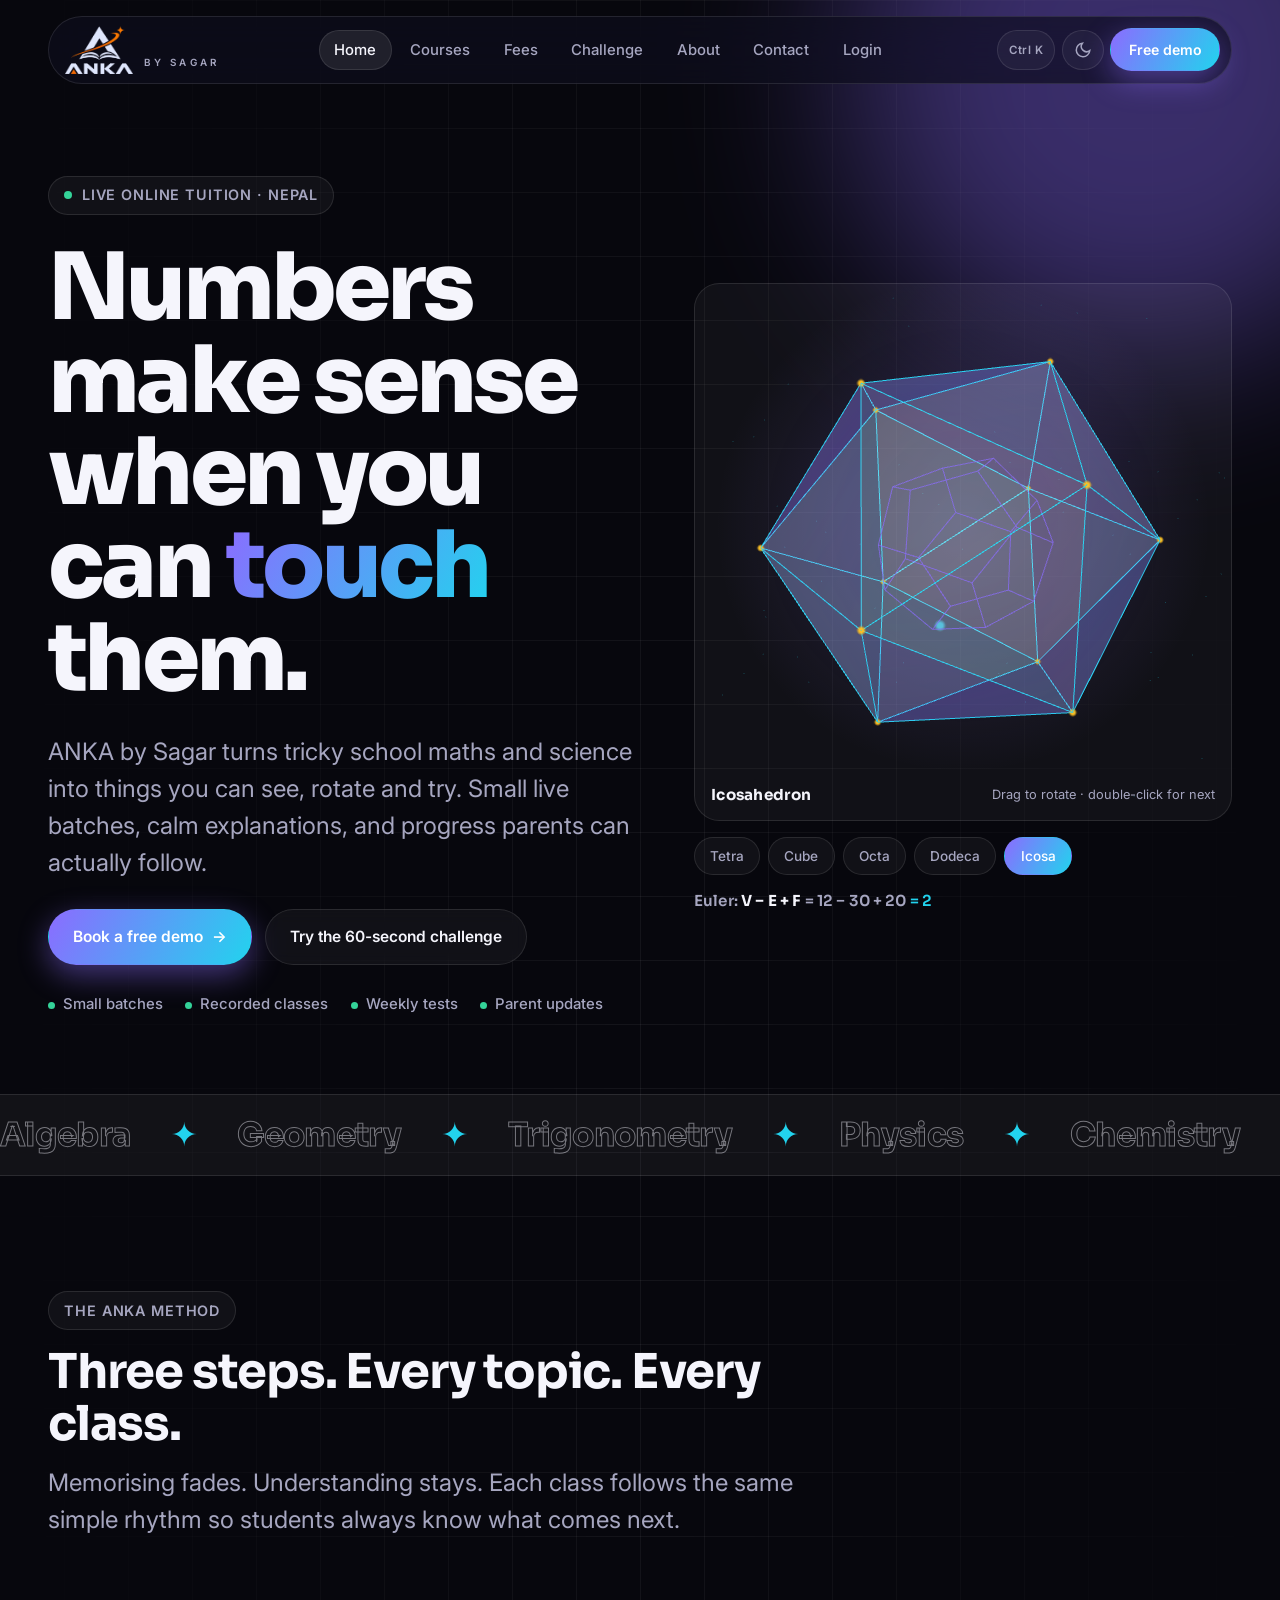
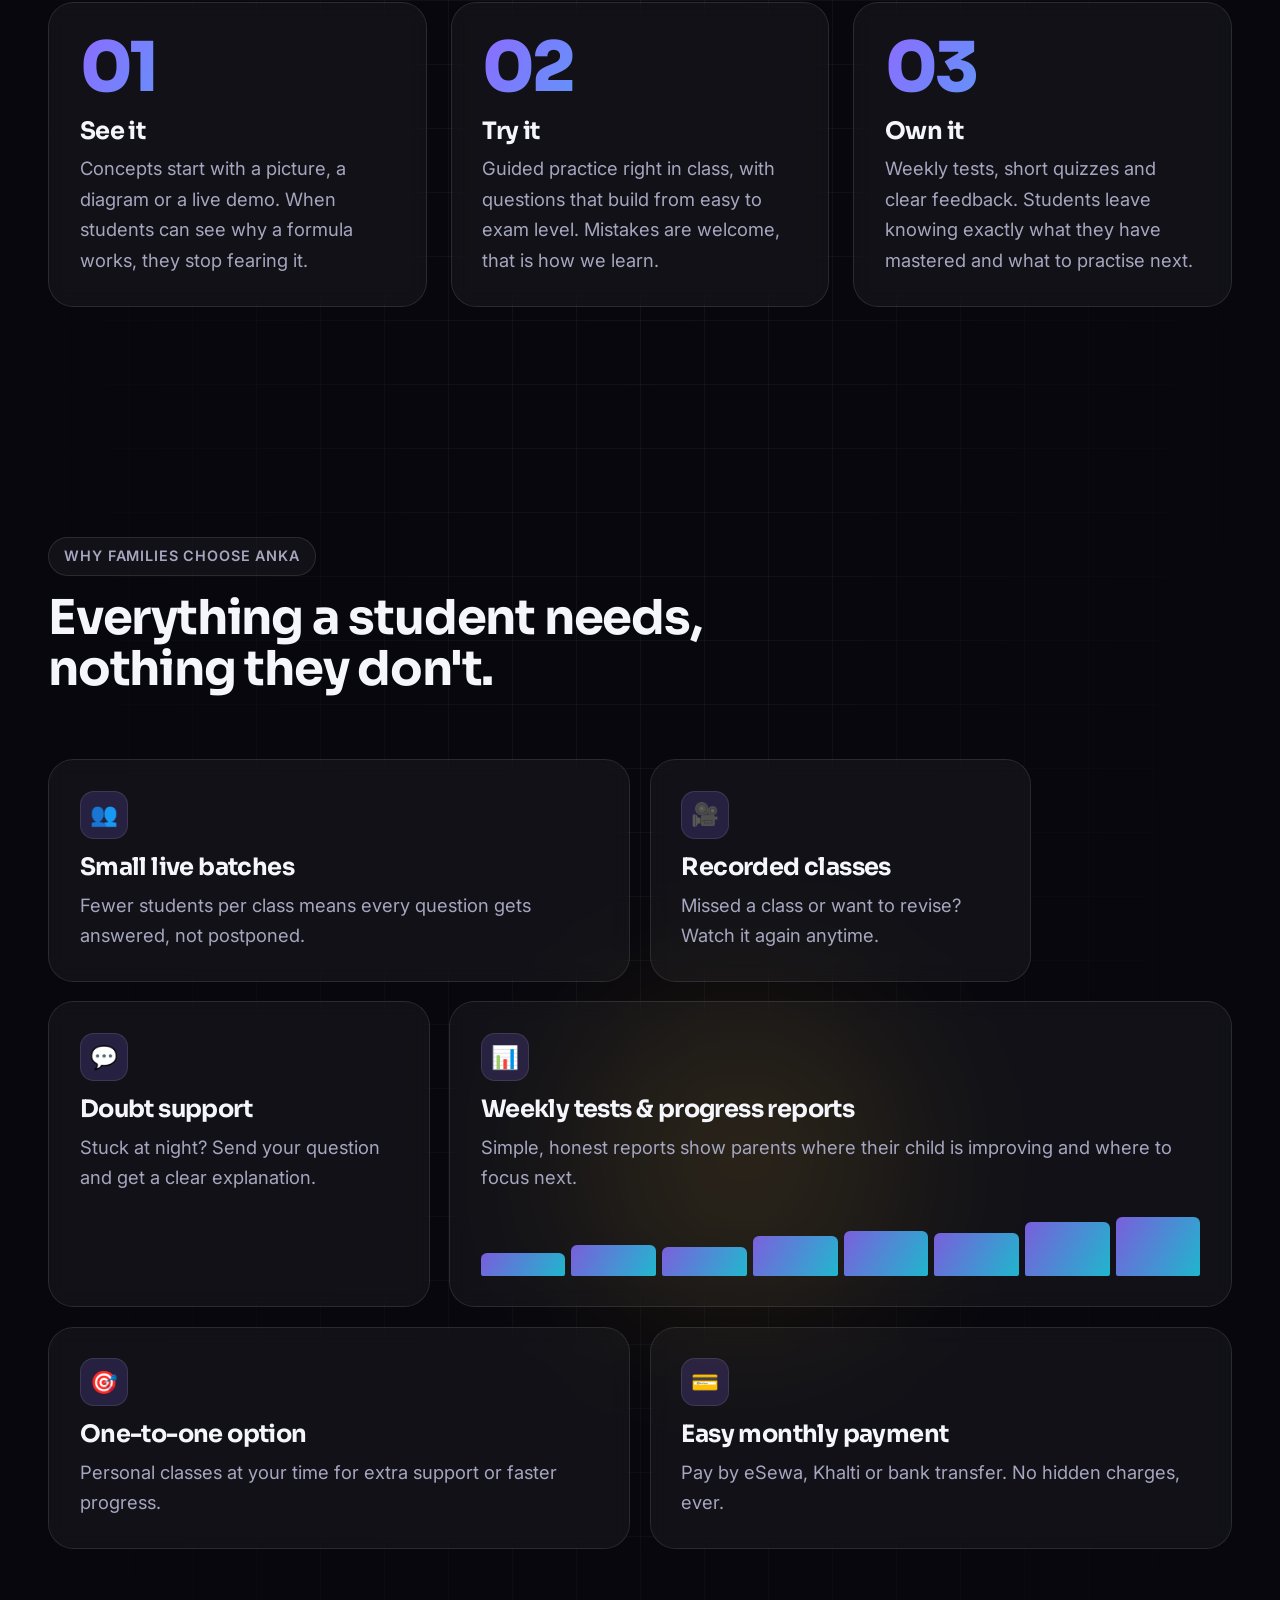
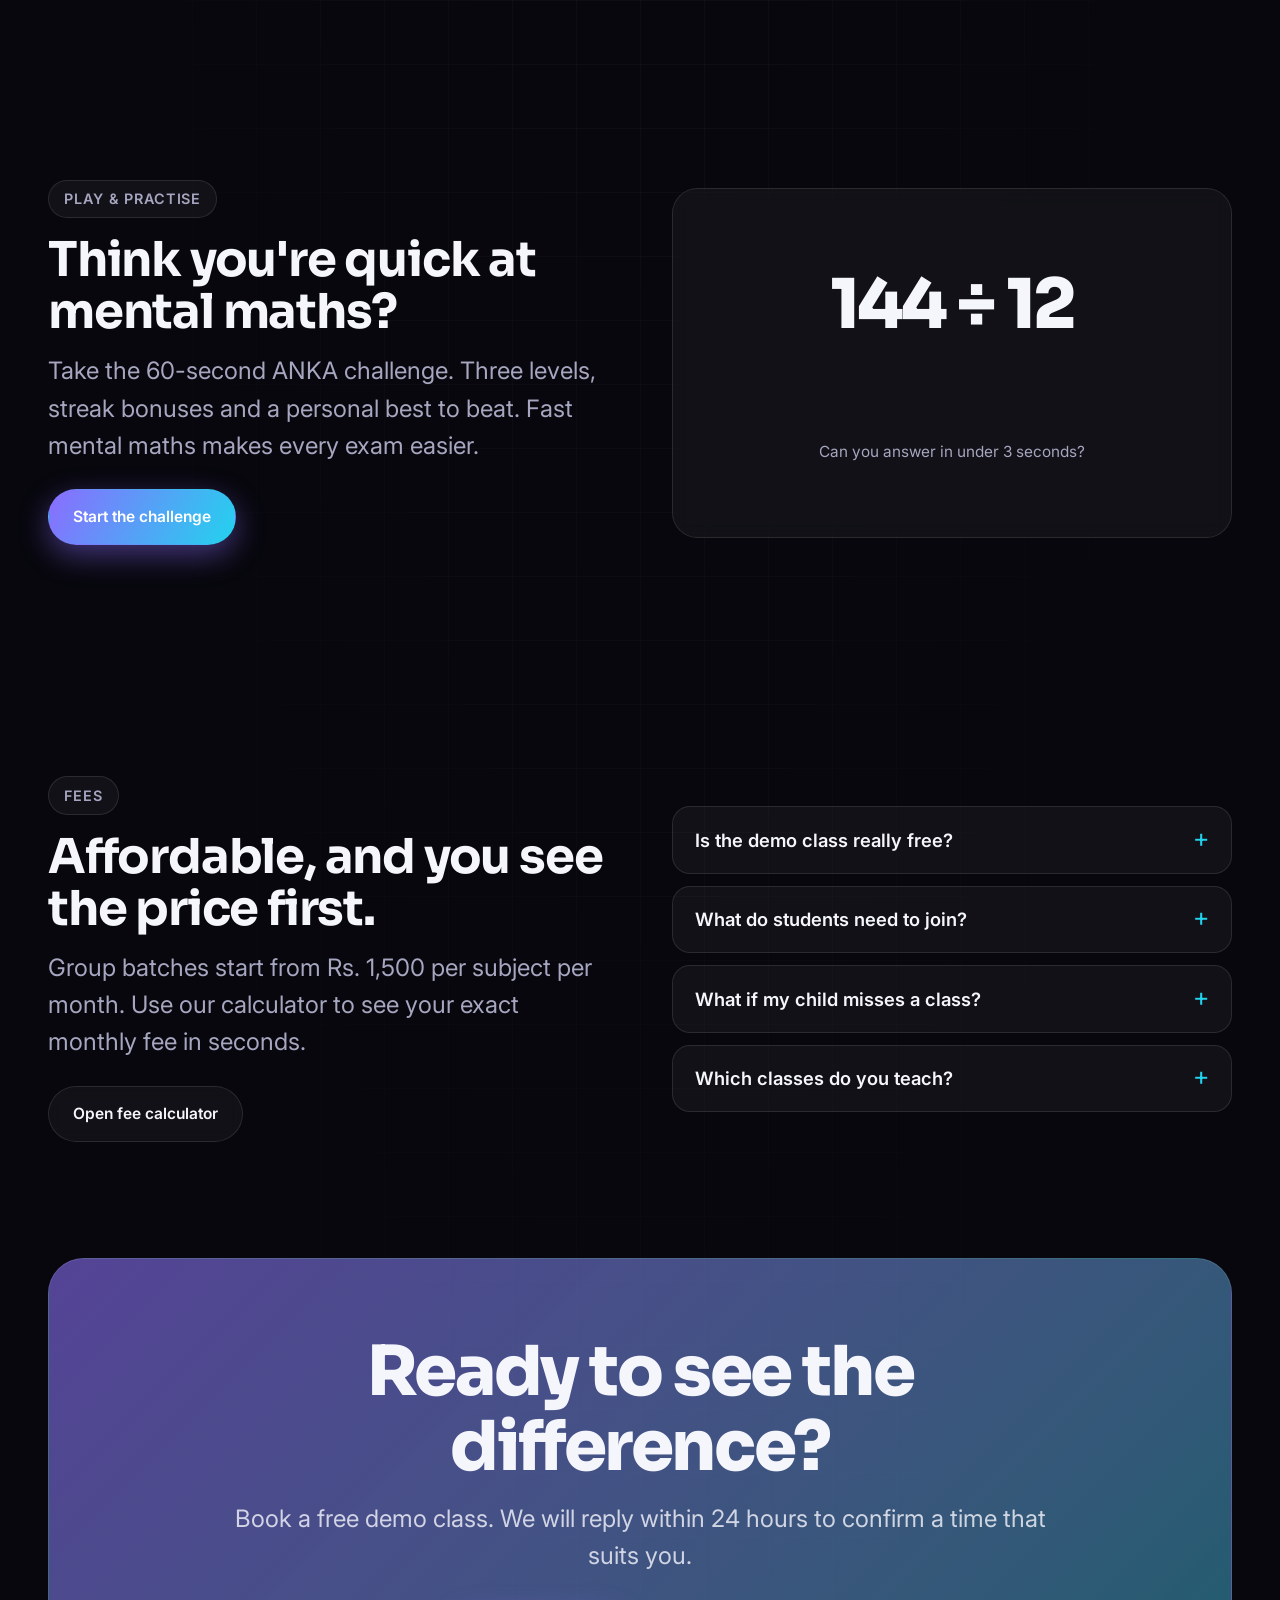
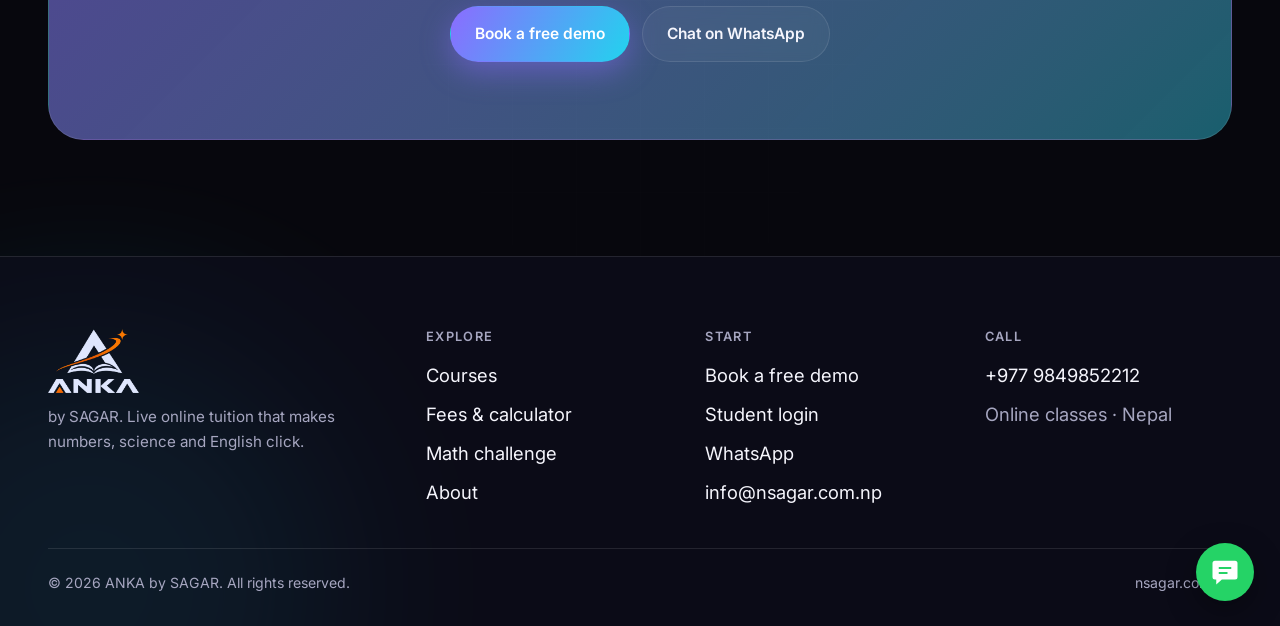
==== index.html @ a01a196f "Add files via upload" ====
<!DOCTYPE html>
<html lang="en" data-theme="dark">
<head>
<meta charset="UTF-8">
<meta name="viewport" content="width=device-width, initial-scale=1, viewport-fit=cover">
<title>ANKA by SAGAR | Live Online Tuition in Nepal — See Maths, Science & English Click</title>
<meta name="description" content="Live online classes for school and +2 students in Nepal. Small batches, visual teaching, weekly tests and parent updates. Book a free demo class.">
<link rel="canonical" href="https://nsagar.com.np/">
<meta property="og:title" content="ANKA by SAGAR | Live Online Tuition in Nepal — See Maths, Science & English Click"><meta property="og:description" content="Live online classes for school and +2 students in Nepal. Small batches, visual teaching, weekly tests and parent updates. Book a free demo class."><meta property="og:type" content="website"><meta property="og:site_name" content="ANKA by SAGAR">
<meta name="theme-color" content="#07070d">
<link rel="icon" href="favicon.ico" sizes="48x48"><link rel="icon" href="img/favicon-32.png" type="image/png" sizes="32x32"><link rel="apple-touch-icon" href="img/apple-touch-icon.png"><meta property="og:image" content="https://nsagar.com.np/img/og-image.png">
<link rel="preconnect" href="https://fonts.googleapis.com"><link rel="preconnect" href="https://fonts.gstatic.com" crossorigin>
<link href="https://fonts.googleapis.com/css2?family=Sora:wght@400;600;700;800&family=Inter:wght@400;500;600&family=Noto+Sans+Devanagari:wght@600&display=swap" rel="stylesheet">
<script>try{var t=localStorage.getItem('anka-theme');if(t)document.documentElement.setAttribute('data-theme',t)}catch(e){}document.documentElement.classList.add('js')</script>
<link rel="stylesheet" href="css/style.css">
<script type="application/ld+json">{"@context":"https://schema.org","@type":"EducationalOrganization","name":"ANKA by SAGAR","logo":"https://nsagar.com.np/img/logo.png","url":"https://nsagar.com.np/","description":"Live online tuition for school and +2 students in Nepal.","areaServed":"NP"}</script>
</head>
<body data-page="home">
<a class="skip" href="#main">Skip to content</a>
<div class="bg-fx" aria-hidden="true"><i></i><i></i><i></i></div>
<div class="progress" aria-hidden="true"></div>
<header class="site-header"><nav class="nav container" aria-label="Main">
<a class="brand" href="index.html" aria-label="ANKA by Sagar, home"><img class="logo logo-dk" src="img/logo-dark.png" alt="ANKA" width="68" height="48"><img class="logo logo-lt" src="img/logo.png" alt="ANKA" width="68" height="48"><small class="brand-by">by SAGAR</small></a>
<ul class="nav-links" id="navLinks"><li><a href="index.html" aria-current="page">Home</a></li><li><a href="courses.html">Courses</a></li><li><a href="fees.html">Fees</a></li><li><a href="challenge.html">Challenge</a></li><li><a href="about.html">About</a></li><li><a href="contact.html">Contact</a></li><li><a href="login.html" data-auth-link>Login</a></li></ul>
<div class="nav-actions">
<button class="icon-btn" id="paletteBtn" type="button" aria-label="Open quick menu"><kbd>Ctrl K</kbd></button>
<button class="icon-btn theme-toggle" type="button" aria-label="Switch light or dark theme" aria-pressed="false">
<svg class="moon" viewBox="0 0 24 24" fill="none" stroke="currentColor" stroke-width="2" stroke-linecap="round"><path d="M21 12.8A9 9 0 1 1 11.2 3a7 7 0 0 0 9.8 9.800z"/></svg>
<svg class="sun" viewBox="0 0 24 24" fill="none" stroke="currentColor" stroke-width="2" stroke-linecap="round"><circle cx="12" cy="12" r="4"/><path d="M12 2v2M12 20v2M4.900 4.900l1.400 1.400M17.700 17.700l1.400 1.400M2 12h2M20 12h2M4.900 19.100l1.400-1.400M17.700 6.300l1.400-1.400"/></svg>
</button>
<a class="btn btn-primary btn-sm nav-cta" href="contact.html">Free demo</a>
<button class="icon-btn menu-btn" id="menuBtn" type="button" aria-label="Menu" aria-expanded="false" aria-controls="navLinks"><span></span><span></span></button>
</div></nav></header>
<main id="main">
<section class="hero">
  <div class="container hero-grid">
    <div class="hero-copy">
      <p class="eyebrow" data-reveal><span class="dot"></span> Live online tuition · Nepal</p>
      <h1 class="display" data-reveal>Numbers make sense when you can <span class="rotor" id="rotor">see</span> them.</h1>
      <p class="lead" data-reveal>ANKA by Sagar turns tricky school maths and science into things you can see, rotate and try. Small live batches, calm explanations, and progress parents can actually follow.</p>
      <div class="cta-row" data-reveal>
        <a class="btn btn-primary" data-magnetic href="contact.html">Book a free demo <span aria-hidden="true">→</span></a>
        <a class="btn btn-ghost" data-magnetic href="challenge.html">Try the 60-second challenge</a>
      </div>
      <ul class="mini-trust" data-reveal><li>Small batches</li><li>Recorded classes</li><li>Weekly tests</li><li>Parent updates</li></ul>
    </div>
    <div class="scene-col" data-reveal>
      <div class="scene-wrap">
        <canvas id="scene" tabindex="0" role="img" aria-label="Interactive 3D geometric solid. Drag to rotate. Use the left and right arrow keys to change shape."></canvas>
        <div class="scene-fallback" aria-hidden="true"><svg viewBox="0 0 100 100" fill="none" stroke="#8b6cff" stroke-width="1.5"><path d="M50 6 90 28v44L50 94 10 72V28z"/><path d="M50 6v88M10 28l80 44M90 28 10 72" opacity=".5"/></svg></div>
        <div class="scene-hud"><b id="shape-name">Icosahedron</b><span class="hint">Drag to rotate · double-click for next</span></div>
      </div>
      <div class="chips" id="shape-ui" role="group" aria-label="Choose a solid"></div>
      <p class="euler" id="euler"></p>
    </div>
  </div>
</section>

<div class="marquee" aria-hidden="true"><div class="marquee-track">
  <span>Algebra</span><span>Geometry</span><span>Trigonometry</span><span>Physics</span><span>Chemistry</span><span>Biology</span><span>English</span><span>Computer</span><span>Statistics</span><span>Optional Maths</span>
  <span>Algebra</span><span>Geometry</span><span>Trigonometry</span><span>Physics</span><span>Chemistry</span><span>Biology</span><span>English</span><span>Computer</span><span>Statistics</span><span>Optional Maths</span>
</div></div>

<section>
  <div class="container">
    <div class="section-head" data-reveal>
      <span class="eyebrow">The ANKA method</span>
      <h2 class="h2">Three steps. Every topic. Every class.</h2>
      <p class="lead">Memorising fades. Understanding stays. Each class follows the same simple rhythm so students always know what comes next.</p>
    </div>
    <div class="grid-3">
      <article class="card" data-reveal><div class="step-no">01</div><h3 class="h3">See it</h3><p>Concepts start with a picture, a diagram or a live demo. When students can see why a formula works, they stop fearing it.</p></article>
      <article class="card" data-reveal><div class="step-no">02</div><h3 class="h3">Try it</h3><p>Guided practice right in class, with questions that build from easy to exam level. Mistakes are welcome, that is how we learn.</p></article>
      <article class="card" data-reveal><div class="step-no">03</div><h3 class="h3">Own it</h3><p>Weekly tests, short quizzes and clear feedback. Students leave knowing exactly what they have mastered and what to practise next.</p></article>
    </div>
  </div>
</section>

<section>
  <div class="container">
    <div class="section-head" data-reveal>
      <span class="eyebrow">Why families choose ANKA</span>
      <h2 class="h2">Everything a student needs, nothing they don't.</h2>
    </div>
    <div class="bento">
      <article class="card w3" data-reveal><div class="ico">👥</div><h3 class="h3">Small live batches</h3><p>Fewer students per class means every question gets answered, not postponed.</p></article>
      <article class="card" data-reveal><div class="ico">🎥</div><h3 class="h3">Recorded classes</h3><p>Missed a class or want to revise? Watch it again anytime.</p></article>
      <article class="card" data-reveal><div class="ico">💬</div><h3 class="h3">Doubt support</h3><p>Stuck at night? Send your question and get a clear explanation.</p></article>
      <article class="card w4" data-reveal><div class="ico">📊</div><h3 class="h3">Weekly tests &amp; progress reports</h3><p>Simple, honest reports show parents where their child is improving and where to focus next.</p><div class="bars" aria-hidden="true"><i style="--h:35%"></i><i style="--h:48%"></i><i style="--h:44%"></i><i style="--h:62%"></i><i style="--h:70%"></i><i style="--h:66%"></i><i style="--h:84%"></i><i style="--h:92%"></i></div></article>
      <article class="card w3" data-reveal><div class="ico">🎯</div><h3 class="h3">One-to-one option</h3><p>Personal classes at your time for extra support or faster progress.</p></article>
      <article class="card w3" data-reveal><div class="ico">💳</div><h3 class="h3">Easy monthly payment</h3><p>Pay by eSewa, Khalti or bank transfer. No hidden charges, ever.</p></article>
    </div>
  </div>
</section>

<section>
  <div class="container split">
    <div data-reveal>
      <span class="eyebrow">Play &amp; practise</span>
      <h2 class="h2" style="margin:1rem 0 .9rem">Think you're quick at mental maths?</h2>
      <p class="lead">Take the 60-second ANKA challenge. Three levels, streak bonuses and a personal best to beat. Fast mental maths makes every exam easier.</p>
      <div class="cta-row" style="margin-top:1.6rem"><a class="btn btn-primary" data-magnetic href="challenge.html">Start the challenge</a></div>
    </div>
    <div class="card eq-card" data-reveal aria-hidden="true"><div class="q" id="eqDemo">7 × 8</div><small>Can you answer in under 3 seconds?</small></div>
  </div>
</section>

<section>
  <div class="container split">
    <div data-reveal>
      <span class="eyebrow">Fees</span>
      <h2 class="h2" style="margin:1rem 0 .9rem">Affordable, and you see the price first.</h2>
      <p class="lead">Group batches start from Rs. <span data-price-from>1,500</span> per subject per month. Use our calculator to see your exact monthly fee in seconds.</p>
      <div class="cta-row" style="margin-top:1.6rem"><a class="btn btn-ghost" data-magnetic href="fees.html">Open fee calculator</a></div>
    </div>
    <div class="faq" data-reveal>
      <details><summary>Is the demo class really free?</summary><p>Yes. Attend one live demo class, no payment and no pressure, then decide.</p></details>
      <details><summary>What do students need to join?</summary><p>A phone, tablet or laptop with internet. Classes run live on Zoom or Google Meet.</p></details>
      <details><summary>What if my child misses a class?</summary><p>Every class is recorded and shared, so nothing is lost.</p></details>
      <details><summary>Which classes do you teach?</summary><p>School classes 6 to 10 and +2 level. See the Courses page for subjects.</p></details>
    </div>
  </div>
</section>

<section style="padding-top:0">
  <div class="container">
    <div class="cta-band" data-reveal>
      <h2 class="h1" style="max-width:16ch;margin-inline:auto">Ready to see the difference?</h2>
      <p class="lead">Book a free demo class. We will reply within 24 hours to confirm a time that suits you.</p>
      <div class="cta-row"><a class="btn btn-primary" data-magnetic href="contact.html">Book a free demo</a><a class="btn btn-ghost" data-wa href="https://wa.me/9779800000000">Chat on WhatsApp</a></div>
    </div>
  </div>
</section>

</main>
<footer class="site-footer"><div class="container">
<div class="foot-grid">
<div class="foot-brand"><img class="logo logo-dk" src="img/logo-dark.png" alt="ANKA" width="91" height="64"><img class="logo logo-lt" src="img/logo.png" alt="ANKA" width="91" height="64"><p>by SAGAR. Live online tuition that makes numbers, science and English click.</p></div>
<div><h4>Explore</h4><ul><li><a href="courses.html">Courses</a></li><li><a href="fees.html">Fees &amp; calculator</a></li><li><a href="challenge.html">Math challenge</a></li><li><a href="about.html">About</a></li></ul></div>
<div><h4>Start</h4><ul><li><a href="contact.html">Book a free demo</a></li><li><a href="login.html" data-auth-footer>Student login</a></li><li><a data-wa href="https://wa.me/9779800000000">WhatsApp</a></li><li><a data-email href="mailto:info@nsagar.com.np">info@nsagar.com.np</a></li></ul></div>
<div><h4>Call</h4><ul><li><a data-phone href="tel:+9779800000000">+977 98XXXXXXXX</a></li><li class="muted">Online classes · Nepal</li></ul></div>
</div>
<div class="foot-bottom"><span>© <span data-year>2026</span> ANKA by SAGAR. All rights reserved.</span><span>nsagar.com.np</span></div>
</div></footer>
<a class="wa-float" data-wa href="https://wa.me/9779800000000" aria-label="Chat on WhatsApp"><svg viewBox="0 0 24 24" aria-hidden="true"><path d="M4 3h16a2 2 0 0 1 2 2v11a2 2 0 0 1-2 2H9.5L5 22v-4H4a2 2 0 0 1-2-2V5a2 2 0 0 1 2-2zm3 5v1.500h10V8zm0 4v1.500h7V12z"/></svg></a>
<script src="js/config.js"></script>
<script src="js/three.min.js" defer></script>
<script src="js/scene.js" defer></script>
<script src="js/main.js"></script>
<script src="js/auth.js"></script>
</body>
</html>
---- css/style.css ----
/* ANKA by SAGAR — design system. Fluid type + fluid spacing, dark/light themes. */
:root{
  --bg:#07070d;--bg-2:#0e0e1c;--surface:rgba(255,255,255,.045);--surface-2:rgba(255,255,255,.085);
  --line:rgba(255,255,255,.1);--ink:#f5f5fc;--muted:#a6a6c0;
  --c1:#8b6cff;--c2:#22d3ee;--c3:#fbbf24;--ok:#34d399;--bad:#fb7185;
  --grad:linear-gradient(120deg,var(--c1),var(--c2));
  --gutter:clamp(1rem,4vw,3rem);--maxw:1240px;
  --radius:clamp(16px,1.2vw + 10px,28px);
  --shadow:0 20px 60px rgba(0,0,0,.35);
  --step--1:clamp(.78rem,.74rem + .2vw,.9rem);
  --step-0:clamp(1rem,.95rem + .25vw,1.15rem);
  --step-1:clamp(1.2rem,1.1rem + .5vw,1.5rem);
  --step-2:clamp(1.45rem,1.25rem + 1vw,2.1rem);
  --step-3:clamp(1.8rem,1.4rem + 2vw,3.1rem);
  --step-4:clamp(2.2rem,1.5rem + 3.5vw,4.6rem);
  --step-5:clamp(2.6rem,1.2rem + 7vw,7.2rem);
  --section:clamp(4.5rem,9vw,9rem);
  color-scheme:dark;
}
[data-theme="light"]{
  --bg:#f6f6fc;--bg-2:#ffffff;--surface:rgba(255,255,255,.72);--surface-2:#ffffff;
  --line:rgba(16,16,42,.11);--ink:#10102a;--muted:#5a5a78;
  --c1:#5b3df5;--c2:#0891b2;--c3:#d97706;--ok:#059669;--bad:#e11d48;
  --shadow:0 20px 50px rgba(40,40,120,.14);
  color-scheme:light;
}
*,*::before,*::after{box-sizing:border-box;margin:0;padding:0}
html{scroll-behavior:smooth;-webkit-text-size-adjust:100%}
body{font-family:Inter,system-ui,-apple-system,"Segoe UI",sans-serif;font-size:var(--step-0);line-height:1.65;color:var(--ink);background:var(--bg);overflow-x:hidden;-webkit-font-smoothing:antialiased;animation:pageIn .6s both}
body.leaving{opacity:0;transition:opacity .22s}
@keyframes pageIn{from{opacity:0;transform:translateY(10px)}to{opacity:1;transform:none}}
img,svg,canvas{display:block;max-width:100%}
a{color:inherit;text-decoration:none}
ul{list-style:none}
button,input,select,textarea{font:inherit;color:inherit}
button{cursor:pointer;background:none;border:0}
:focus-visible{outline:2px solid var(--c2);outline-offset:3px;border-radius:8px}
::selection{background:var(--c1);color:#fff}
h1,h2,h3,h4{font-family:Sora,Inter,sans-serif;line-height:1.08;letter-spacing:-.025em;font-weight:700}
.container{width:min(var(--maxw),100% - 2*var(--gutter));margin-inline:auto}
.narrow{width:min(860px,100% - 2*var(--gutter));margin-inline:auto}
section{padding-block:var(--section);position:relative}
.skip{position:absolute;left:-999px;top:8px;background:var(--c1);color:#fff;padding:10px 16px;border-radius:10px;z-index:200}
.skip:focus{left:8px}

/* ambient background */
.bg-fx{position:fixed;inset:0;z-index:-1;pointer-events:none;overflow:hidden;background:var(--bg)}
.bg-fx i{position:absolute;border-radius:50%;filter:blur(90px);opacity:.38;animation:float 22s ease-in-out infinite alternate}
.bg-fx i:nth-child(1){width:46vmax;height:46vmax;background:var(--c1);top:-18vmax;right:-12vmax}
.bg-fx i:nth-child(2){width:38vmax;height:38vmax;background:var(--c2);bottom:-16vmax;left:-12vmax;animation-delay:-8s;opacity:.26}
.bg-fx i:nth-child(3){width:24vmax;height:24vmax;background:var(--c3);top:48%;left:46%;animation-delay:-14s;opacity:.12}
[data-theme="light"] .bg-fx i{opacity:.22}
.bg-fx::after{content:"";position:absolute;inset:0;background-image:linear-gradient(var(--line) 1px,transparent 1px),linear-gradient(90deg,var(--line) 1px,transparent 1px);background-size:64px 64px;mask-image:radial-gradient(ellipse at 50% 20%,#000 0,transparent 70%);-webkit-mask-image:radial-gradient(ellipse at 50% 20%,#000 0,transparent 70%);opacity:.55}
@keyframes float{to{transform:translate3d(6vmax,4vmax,0) scale(1.15)}}

.progress{position:fixed;top:0;left:0;height:3px;width:100%;transform-origin:0 50%;transform:scaleX(0);background:var(--grad);z-index:120}
.cursor{position:fixed;top:0;left:0;width:34px;height:34px;margin:-17px 0 0 -17px;border:1.5px solid var(--c2);border-radius:50%;pointer-events:none;z-index:300;opacity:0;transition:width .2s,height .2s,margin .2s,background .2s,opacity .3s;mix-blend-mode:normal}
.cursor.on{opacity:.85}
.cursor.big{width:62px;height:62px;margin:-31px 0 0 -31px;background:color-mix(in srgb,var(--c1) 18%,transparent)}
@media (hover:none),(pointer:coarse){.cursor{display:none}}

/* header */
.site-header{position:fixed;top:0;left:0;right:0;z-index:100;padding-top:clamp(.6rem,1.5vw,1rem);transition:transform .35s}
.site-header.hide{transform:translateY(-120%)}
.nav{display:flex;align-items:center;justify-content:space-between;gap:1rem;padding:.55rem .65rem .55rem 1rem;border:1px solid var(--line);border-radius:999px;background:color-mix(in srgb,var(--bg-2) 72%,transparent);backdrop-filter:blur(18px) saturate(1.4);-webkit-backdrop-filter:blur(18px) saturate(1.4)}
.brand{display:flex;align-items:center;gap:.65rem}
.logo{display:block;height:48px;width:auto}
.logo-lt{display:none}
[data-theme="light"] .logo-lt{display:block}
[data-theme="light"] .logo-dk{display:none}
.brand-by{font:600 .62rem Inter,system-ui,sans-serif;letter-spacing:.32em;text-transform:uppercase;color:var(--muted);align-self:flex-end;padding-bottom:.35rem}
@media(max-width:420px){.brand-by{display:none}}
.foot-brand .logo{height:64px}
.brand-text{display:flex;flex-direction:column;line-height:1}
.brand-text b{font-family:Sora;font-size:1.15rem;letter-spacing:.14em}
.brand-text small{font-size:.62rem;letter-spacing:.32em;color:var(--muted);margin-top:4px}
.nav-links{display:flex;gap:.2rem}
.nav-links a{display:block;padding:.5rem .95rem;border-radius:999px;font-size:.93rem;font-weight:500;color:var(--muted);transition:.2s}
.nav-links a:hover{color:var(--ink);background:var(--surface-2)}
.nav-links a[aria-current="page"]{color:var(--ink);background:var(--surface-2);box-shadow:inset 0 0 0 1px var(--line)}
.nav-actions{display:flex;align-items:center;gap:.4rem}
.icon-btn{height:40px;min-width:40px;padding:0 .7rem;border-radius:999px;display:inline-grid;place-items:center;border:1px solid var(--line);background:var(--surface);transition:.2s;font-size:.78rem;color:var(--muted)}
.icon-btn:hover{color:var(--ink);border-color:var(--c2)}
.icon-btn kbd{font:600 .72rem Inter,system-ui,sans-serif;letter-spacing:.04em}
.theme-toggle svg{width:18px;height:18px}
.theme-toggle .sun{display:none}
[data-theme="light"] .theme-toggle .sun{display:block}
[data-theme="light"] .theme-toggle .moon{display:none}
.menu-btn{display:none;width:40px;padding:0;position:relative}
.menu-btn span{position:absolute;left:11px;right:11px;height:2px;background:var(--ink);border-radius:2px;transition:.3s}
.menu-btn span:first-child{top:16px}.menu-btn span:last-child{top:22px}
.menu-open .menu-btn span:first-child{top:19px;transform:rotate(45deg)}
.menu-open .menu-btn span:last-child{top:19px;transform:rotate(-45deg)}

/* buttons / chips */
.btn{display:inline-flex;align-items:center;justify-content:center;gap:.55rem;padding:.9rem 1.5rem;border-radius:999px;font-weight:600;font-size:.97rem;border:1px solid transparent;transition:transform .25s,box-shadow .25s,background .25s,border-color .25s;will-change:transform;white-space:nowrap}
.btn-primary{background:var(--grad);color:#fff;box-shadow:0 10px 30px color-mix(in srgb,var(--c1) 45%,transparent)}
.btn-primary:hover{box-shadow:0 14px 38px color-mix(in srgb,var(--c1) 60%,transparent)}
[data-theme="light"] .btn-primary{color:#fff}
.btn-ghost{border-color:var(--line);background:var(--surface);backdrop-filter:blur(8px)}
.btn-ghost:hover{border-color:var(--c2)}
.btn-wa{background:#25d366;color:#04200f}
.btn-sm{padding:.55rem 1.1rem;font-size:.88rem}
.chips{display:flex;flex-wrap:wrap;gap:.5rem}
.chip{padding:.45rem .95rem;border-radius:999px;border:1px solid var(--line);background:var(--surface);font-size:.85rem;font-weight:500;color:var(--muted);transition:.2s}
.chip:hover{color:var(--ink);border-color:var(--c2)}
.chip[aria-pressed="true"],.chip.active{color:#fff;background:var(--grad);border-color:transparent}
.eyebrow{display:inline-flex;align-items:center;gap:.6rem;padding:.4rem .95rem;border-radius:999px;border:1px solid var(--line);background:var(--surface);font-size:var(--step--1);font-weight:600;letter-spacing:.06em;text-transform:uppercase;color:var(--muted)}
.eyebrow .dot{width:8px;height:8px;border-radius:50%;background:var(--ok);box-shadow:0 0 0 0 var(--ok);animation:ping 2s infinite}
@keyframes ping{70%{box-shadow:0 0 0 10px transparent}100%{box-shadow:0 0 0 0 transparent}}
.grad-text{background:var(--grad);-webkit-background-clip:text;background-clip:text;color:transparent}

/* type */
.display{font-size:var(--step-5);line-height:1;letter-spacing:-.04em;font-weight:800}
.h1{font-size:var(--step-4);letter-spacing:-.035em;font-weight:800}
.h2{font-size:var(--step-3)}
.h3{font-size:var(--step-1)}
.lead{font-size:var(--step-1);color:var(--muted);max-width:56ch;line-height:1.55}
.muted{color:var(--muted)}
.section-head{max-width:760px;margin-bottom:clamp(2rem,5vw,4rem)}
.section-head .h2{margin:1rem 0 .9rem}
.section-head.center{text-align:center;margin-inline:auto}
.rotor{display:inline-block;position:relative;color:transparent;background:var(--grad);-webkit-background-clip:text;background-clip:text;transition:opacity .3s,transform .3s}
.rotor.swap{opacity:0;transform:translateY(.25em) rotateX(60deg)}

/* hero */
.hero{padding-top:clamp(7.5rem,14vw,11rem);padding-bottom:clamp(3rem,6vw,6rem)}
.hero-grid{display:grid;grid-template-columns:minmax(0,1.05fr) minmax(0,.95fr);gap:clamp(1.5rem,4vw,4rem);align-items:center}
.hero-copy>*+*{margin-top:clamp(1rem,2.2vw,1.7rem)}
.hero-copy .display{font-size:clamp(2.5rem,1rem + 6vw,6rem)}
.cta-row{display:flex;flex-wrap:wrap;gap:.8rem}
.mini-trust{display:flex;flex-wrap:wrap;gap:.6rem 1.4rem;color:var(--muted);font-size:.93rem;font-weight:500}
.mini-trust li::before{content:"";display:inline-block;width:7px;height:7px;border-radius:50%;background:var(--ok);margin-right:.5rem;vertical-align:middle}
.scene-col{display:grid;gap:1rem}
.scene-wrap{position:relative;aspect-ratio:1/1;max-height:640px;width:100%;border-radius:var(--radius);border:1px solid var(--line);background:radial-gradient(circle at 50% 45%,color-mix(in srgb,var(--c1) 22%,transparent),transparent 62%),var(--surface);overflow:hidden;cursor:grab;touch-action:pan-y}
.scene-wrap.grabbing{cursor:grabbing}
.scene-wrap canvas{position:absolute;inset:0;width:100%;height:100%;outline-offset:-4px}
.scene-hud{position:absolute;left:1rem;right:1rem;bottom:.9rem;display:flex;justify-content:space-between;gap:1rem;align-items:center;font-size:.8rem;color:var(--muted);pointer-events:none}
.scene-hud b{font:700 .95rem Sora,Inter,system-ui,sans-serif;color:var(--ink);letter-spacing:.02em}
.scene-fallback{display:none;position:absolute;inset:0;place-items:center}
.no-webgl .scene-fallback{display:grid}.no-webgl canvas{display:none}
.scene-fallback svg{width:60%;animation:spin 24s linear infinite}
@keyframes spin{to{transform:rotate(360deg)}}
.euler{font:600 .95rem Sora,Inter,system-ui,sans-serif;color:var(--muted);letter-spacing:.01em}
.euler b{color:var(--ink)}
.euler .eq{color:var(--c2)}

/* marquee */
.marquee{padding-block:1.2rem;border-block:1px solid var(--line);overflow:hidden;background:var(--surface)}
.marquee-track{display:flex;gap:2.5rem;width:max-content;animation:marq 38s linear infinite}
.marquee:hover .marquee-track{animation-play-state:paused}
.marquee-track span{font:700 var(--step-2) Sora,Inter,system-ui,sans-serif;letter-spacing:-.02em;color:transparent;-webkit-text-stroke:1px color-mix(in srgb,var(--ink) 45%,transparent);white-space:nowrap}
.marquee-track span::after{content:"✦";margin-left:2.5rem;color:var(--c2);-webkit-text-stroke:0}
@keyframes marq{to{transform:translateX(-50%)}}

/* cards */
.card{position:relative;padding:clamp(1.3rem,2.4vw,2.2rem);border-radius:var(--radius);border:1px solid var(--line);background:var(--surface);backdrop-filter:blur(10px);overflow:hidden;transition:transform .35s,border-color .35s}
.card::before{content:"";position:absolute;inset:0;background:radial-gradient(420px circle at var(--mx,50%) var(--my,0%),color-mix(in srgb,var(--c1) 22%,transparent),transparent 60%);opacity:0;transition:opacity .35s;pointer-events:none}
.card:hover{transform:translateY(-4px);border-color:color-mix(in srgb,var(--c2) 55%,var(--line))}
.card:hover::before{opacity:1}
.card>*{position:relative}
.grid-3{display:grid;grid-template-columns:repeat(auto-fit,minmax(min(100%,300px),1fr));gap:clamp(.9rem,2vw,1.5rem)}
.step-no{font:800 var(--step-4) Sora,Inter,system-ui,sans-serif;line-height:1;letter-spacing:-.05em;background:var(--grad);-webkit-background-clip:text;background-clip:text;color:transparent;margin-bottom:1rem}
.card h3{margin-bottom:.55rem}
.card p{color:var(--muted)}
.bento{display:grid;grid-template-columns:repeat(6,1fr);gap:clamp(.8rem,1.6vw,1.2rem)}
.bento .card{grid-column:span 2}
.bento .w3{grid-column:span 3}.bento .w4{grid-column:span 4}
.ico{width:48px;height:48px;border-radius:14px;display:grid;place-items:center;font-size:1.4rem;background:color-mix(in srgb,var(--c1) 18%,transparent);margin-bottom:1rem;border:1px solid var(--line)}
.bars{display:flex;align-items:flex-end;gap:6px;height:64px;margin-top:1.2rem}
.bars i{flex:1;border-radius:6px 6px 2px 2px;background:var(--grad);opacity:.85;animation:grow 2.4s ease-in-out infinite alternate;height:var(--h)}
.bars i:nth-child(2n){animation-delay:-.7s}.bars i:nth-child(3n){animation-delay:-1.4s}
@keyframes grow{from{transform:scaleY(.55);transform-origin:bottom}to{transform:scaleY(1);transform-origin:bottom}}

/* split / feature */
.split{display:grid;grid-template-columns:repeat(2,minmax(0,1fr));gap:clamp(1.5rem,5vw,5rem);align-items:center}
.eq-card{display:grid;place-items:center;aspect-ratio:16/10;text-align:center;gap:.4rem}
.eq-card .q{font:800 var(--step-4) Sora,Inter,system-ui,sans-serif;letter-spacing:-.04em;transition:opacity .3s,transform .3s}
.eq-card .q.swap{opacity:0;transform:scale(.92)}
.eq-card small{color:var(--muted)}

/* faq */
.faq{display:grid;gap:.75rem;max-width:860px}
details{border:1px solid var(--line);border-radius:18px;background:var(--surface);padding:1.1rem 1.4rem;transition:border-color .2s}
details[open]{border-color:color-mix(in srgb,var(--c2) 50%,var(--line))}
summary{cursor:pointer;list-style:none;display:flex;justify-content:space-between;gap:1rem;font-weight:600;font-size:var(--step-0)}
summary::-webkit-details-marker{display:none}
summary::after{content:"+";font:400 1.6rem/1 Inter,system-ui,sans-serif;color:var(--c2);transition:transform .3s}
details[open] summary::after{transform:rotate(45deg)}
details p{color:var(--muted);margin-top:.8rem}

/* cta band */
.cta-band{padding:clamp(2rem,6vw,5rem);border-radius:calc(var(--radius) * 1.4);text-align:center;background:linear-gradient(135deg,color-mix(in srgb,var(--c1) 55%,transparent),color-mix(in srgb,var(--c2) 40%,transparent)),var(--surface);border:1px solid var(--line);position:relative;overflow:hidden}
.cta-band .lead{margin:1rem auto 2rem;color:color-mix(in srgb,var(--ink) 80%,transparent)}
.cta-band .cta-row{justify-content:center}

/* page hero (inner pages) */
.page-hero{padding-top:clamp(8.5rem,15vw,12rem);padding-bottom:clamp(2rem,4vw,4rem)}
.page-hero .h1{margin:1.2rem 0 1rem;max-width:18ch}

/* courses */
.filters{margin-bottom:2rem}
.course[hidden]{display:none}
.course .tags{display:flex;flex-wrap:wrap;gap:.4rem;margin-top:1rem}
.course .tags span{font-size:.75rem;font-weight:600;padding:.25rem .7rem;border-radius:999px;background:color-mix(in srgb,var(--c1) 16%,transparent);color:var(--ink);border:1px solid var(--line)}
.topics{margin-top:.9rem;display:grid;gap:.3rem;color:var(--muted);font-size:.93rem}
.topics li::before{content:"→";color:var(--c2);margin-right:.5rem}
.table-wrap{overflow-x:auto;border:1px solid var(--line);border-radius:var(--radius);background:var(--surface)}
table{width:100%;border-collapse:collapse;min-width:620px}
th,td{padding:.95rem 1.2rem;text-align:left;border-bottom:1px solid var(--line);font-size:.95rem}
th{font:600 .78rem Inter,system-ui,sans-serif;letter-spacing:.08em;text-transform:uppercase;color:var(--muted)}
tr:last-child td{border-bottom:0}
.pill{display:inline-block;padding:.2rem .65rem;border-radius:999px;font-size:.78rem;font-weight:600;background:color-mix(in srgb,var(--c2) 18%,transparent)}

/* calculator */
.calc{display:grid;grid-template-columns:minmax(0,1.1fr) minmax(0,.9fr);gap:clamp(1rem,3vw,2rem)}
.field{margin-bottom:1.5rem}
.field>label,.field>span.lab{display:flex;justify-content:space-between;font-weight:600;font-size:.92rem;margin-bottom:.7rem}
.field output{color:var(--c2);font-family:Sora}
.seg{display:flex;padding:4px;border-radius:999px;border:1px solid var(--line);background:var(--surface);width:100%}
.seg button{flex:1;padding:.6rem .9rem;border-radius:999px;font-weight:600;font-size:.9rem;color:var(--muted);transition:.2s}
.seg button[aria-pressed="true"]{background:var(--grad);color:#fff}
select,input[type=text],input[type=tel],input[type=email],input[type=password],textarea{width:100%;padding:.85rem 1rem;border-radius:14px;border:1px solid var(--line);background:var(--surface);transition:border-color .2s,box-shadow .2s}
select option{background:var(--bg-2);color:var(--ink)}
select:focus,input:focus,textarea:focus{outline:none;border-color:var(--c2);box-shadow:0 0 0 4px color-mix(in srgb,var(--c2) 20%,transparent)}
input[type=range]{width:100%;accent-color:var(--c1);height:28px}
.result{display:flex;flex-direction:column;justify-content:center;text-align:center;gap:.6rem;background:linear-gradient(160deg,color-mix(in srgb,var(--c1) 30%,transparent),color-mix(in srgb,var(--c2) 18%,transparent)),var(--surface)}
.result .big{font:800 clamp(2.6rem,1.4rem + 5vw,5rem) Sora,Inter,system-ui,sans-serif;letter-spacing:-.04em;line-height:1}
.result .save{color:var(--ok);font-weight:600;min-height:1.5em}
.result .small{color:var(--muted);font-size:.85rem}

/* game */
.game{padding:clamp(1.2rem,3vw,2.4rem)}
.game-top{display:flex;flex-wrap:wrap;gap:1rem;justify-content:space-between;align-items:center}
.game-top .seg{width:auto}
.game-stats{display:flex;gap:1.4rem;font-size:.85rem;color:var(--muted)}
.game-stats b{display:block;font:700 1.35rem Sora,Inter,system-ui,sans-serif;color:var(--ink)}
.timebar{height:6px;border-radius:99px;background:var(--line);margin:1.4rem 0;overflow:hidden}
.timebar i{display:block;height:100%;width:100%;transform-origin:left;background:var(--grad);transition:transform .2s linear}
.game-stage{min-height:clamp(260px,38vw,340px);display:grid;place-items:center;text-align:center}
.game-stage>div{display:none;width:100%}
[data-state="idle"]>.g-idle,[data-state="play"]>.g-play,[data-state="done"]>.g-done{display:block}
.g-q{font:800 clamp(2.6rem,1.2rem + 7vw,6rem) Sora,Inter,system-ui,sans-serif;letter-spacing:-.04em;line-height:1.05;margin-bottom:1.2rem}
.g-row{display:flex;align-items:center;gap:.7rem;justify-content:center;flex-wrap:wrap}
input.g-in{width:min(220px,60%);flex:0 1 auto;text-align:center;font:700 var(--step-3) Sora,Inter,system-ui,sans-serif;border-radius:18px;padding:.6rem 1rem}
.g-fb{min-height:1.6em;margin-top:1rem;font-weight:600}
.g-fb.ok{color:var(--ok)}.g-fb.bad{color:var(--bad)}
.shake{animation:shake .35s}
@keyframes shake{25%{transform:translateX(-8px)}75%{transform:translateX(8px)}}
.g-done .big{font:800 var(--step-5) Sora,Inter,system-ui,sans-serif;letter-spacing:-.05em;line-height:1}
.g-done p{margin:.4rem 0 1.4rem;color:var(--muted)}
.new-best{color:var(--c3);font-weight:700}

/* about */
.anka-glyph{font:700 clamp(5rem,16vw,12rem)/1 "Noto Sans Devanagari",Sora,sans-serif;background:var(--grad);-webkit-background-clip:text;background-clip:text;color:transparent;text-align:center}
.avatar{width:clamp(90px,14vw,140px);aspect-ratio:1;border-radius:32%;display:grid;place-items:center;font:800 clamp(2.6rem,6vw,4.5rem) Sora,Inter,system-ui,sans-serif;background:var(--grad);color:#fff;transform:rotate(-6deg);box-shadow:var(--shadow)}
.timeline{display:grid;gap:1rem;position:relative}
.timeline .card{display:grid;grid-template-columns:auto 1fr;gap:1.2rem;align-items:start}
.timeline .when{font:700 .8rem Sora,Inter,system-ui,sans-serif;letter-spacing:.1em;text-transform:uppercase;color:var(--c2)}

/* contact */
.contact-grid{display:grid;grid-template-columns:minmax(0,.8fr) minmax(0,1.2fr);gap:clamp(1.2rem,3vw,2.5rem);align-items:start}
.contact-list{display:grid;gap:.9rem}
.contact-item{display:flex;gap:1rem;align-items:center;padding:1rem 1.2rem;border-radius:20px;border:1px solid var(--line);background:var(--surface);transition:.25s}
.contact-item:hover{border-color:var(--c2);transform:translateX(4px)}
.contact-item .ico{margin:0;flex-shrink:0}
.contact-item small{display:block;color:var(--muted)}
form .row{display:grid;grid-template-columns:1fr 1fr;gap:1rem}
form label.l{display:block;font-weight:600;font-size:.88rem;margin:1.1rem 0 .5rem}
.chip-check input{position:absolute;opacity:0;pointer-events:none}
.chip-check{position:relative;display:inline-block}
.chip-check span{display:inline-block;padding:.5rem 1rem;border-radius:999px;border:1px solid var(--line);background:var(--surface);font-size:.88rem;font-weight:500;color:var(--muted);cursor:pointer;transition:.2s}
.chip-check input:checked+span{background:var(--grad);color:#fff;border-color:transparent}
.chip-check input:focus-visible+span{outline:2px solid var(--c2);outline-offset:2px}
.hp{position:absolute;left:-9999px}
.alert{padding:1rem 1.2rem;border-radius:16px;margin-bottom:1rem;font-weight:500}
.alert.ok{background:color-mix(in srgb,var(--ok) 18%,transparent);border:1px solid var(--ok)}
.alert.bad{background:color-mix(in srgb,var(--bad) 18%,transparent);border:1px solid var(--bad)}
.err{color:var(--bad);font-size:.82rem;min-height:1.1em;margin-top:.3rem}
.form-actions{display:flex;flex-wrap:wrap;gap:.7rem;margin-top:1.6rem}

/* footer */
.site-footer{border-top:1px solid var(--line);padding-block:clamp(2.5rem,6vw,4.5rem) 2rem;background:color-mix(in srgb,var(--bg-2) 70%,transparent)}
.foot-grid{display:grid;grid-template-columns:1.4fr repeat(3,1fr);gap:2rem}
.foot-grid h4{font:600 .8rem Inter,system-ui,sans-serif;letter-spacing:.1em;text-transform:uppercase;color:var(--muted);margin-bottom:1rem}
.foot-grid li+li{margin-top:.55rem}
.foot-grid a:hover{color:var(--c2)}
.foot-brand b{font:800 1.6rem Sora,Inter,system-ui,sans-serif;letter-spacing:.14em}
.foot-brand p{color:var(--muted);margin-top:.7rem;max-width:34ch;font-size:.95rem}
.foot-bottom{margin-top:2.5rem;padding-top:1.4rem;border-top:1px solid var(--line);display:flex;flex-wrap:wrap;justify-content:space-between;gap:1rem;color:var(--muted);font-size:.88rem}

.wa-float{position:fixed;right:clamp(.9rem,2vw,1.6rem);bottom:clamp(.9rem,2vw,1.6rem);z-index:90;width:58px;height:58px;border-radius:50%;background:#25d366;display:grid;place-items:center;box-shadow:0 10px 30px rgba(0,0,0,.35);transition:transform .25s}
.wa-float:hover{transform:scale(1.1) rotate(-6deg)}
.wa-float svg{width:30px;height:30px;fill:#fff}

/* command palette */
.palette{position:fixed;inset:0;z-index:400;display:none;place-items:start center;padding:14vh 1rem 1rem;background:rgba(5,5,15,.6);backdrop-filter:blur(8px)}
.palette.open{display:grid}
.pal-box{width:min(560px,100%);border-radius:22px;border:1px solid var(--line);background:var(--bg-2);box-shadow:var(--shadow);overflow:hidden;animation:pageIn .25s both}
.pal-box input{border:0;border-bottom:1px solid var(--line);border-radius:0;padding:1.1rem 1.3rem;background:transparent;font-size:1.05rem}
.pal-box input:focus{box-shadow:none}
.pal-list{max-height:320px;overflow:auto;padding:.5rem}
.pal-list button{display:flex;width:100%;justify-content:space-between;gap:1rem;padding:.75rem 1rem;border-radius:12px;text-align:left;color:var(--muted)}
.pal-list button.sel,.pal-list button:hover{background:var(--surface-2);color:var(--ink)}
.pal-list small{opacity:.7}
.pal-empty{padding:1rem 1.2rem;color:var(--muted)}

/* reveal */
.js [data-reveal]{opacity:0;transform:translateY(28px);transition:opacity .8s cubic-bezier(.2,.7,.2,1),transform .8s cubic-bezier(.2,.7,.2,1);transition-delay:var(--d,0s)}
.js [data-reveal].in{opacity:1;transform:none}

@media (max-width:980px){
  .hero-grid,.split,.calc,.contact-grid{grid-template-columns:1fr}
  .scene-wrap{max-height:520px}
  .bento{grid-template-columns:repeat(2,1fr)}.bento .card,.bento .w3,.bento .w4{grid-column:span 1}
  .foot-grid{grid-template-columns:1fr 1fr}
  .menu-btn{display:inline-grid}.icon-btn kbd,.nav-cta{display:none}
  .nav-links{position:fixed;inset:0;z-index:-1;flex-direction:column;justify-content:center;align-items:center;gap:.4rem;background:color-mix(in srgb,var(--bg) 96%,transparent);backdrop-filter:blur(20px);opacity:0;pointer-events:none;transition:opacity .3s}
  .nav-links a{font:700 var(--step-3) Sora,Inter,system-ui,sans-serif;padding:.5rem 1.4rem;color:var(--ink)}
  .menu-open .nav-links{opacity:1;pointer-events:auto}
  #paletteBtn{display:none}
}
@media (max-width:560px){
  .bento{grid-template-columns:1fr}
  form .row{grid-template-columns:1fr}
  .foot-grid{grid-template-columns:1fr}
  .timeline .card{grid-template-columns:1fr;gap:.4rem}
  .scene-hud .hint{display:none}
}
@media (prefers-reduced-motion:reduce){
  *,*::before,*::after{animation-duration:.01ms!important;animation-iteration-count:1!important;transition-duration:.01ms!important;scroll-behavior:auto!important}
  .js [data-reveal]{opacity:1;transform:none}
}

/* ---- Student accounts (register / login / account) ---- */
.auth-wrap{max-width:520px;margin-inline:auto}
.auth-wrap label.l,.acct-grid label.l{display:block;margin:1.1rem 0 .45rem;font-weight:600;font-size:.88rem}
.auth-wrap .row .l{margin-top:1.1rem}
.acct-grid{display:grid;grid-template-columns:minmax(0,1.1fr) minmax(0,.9fr);gap:clamp(1rem,2vw,1.6rem);align-items:start}
.acct-grid[hidden]{display:none}
.acct-grid .l.fl{display:block;font-weight:600;font-size:.88rem;margin:1.1rem 0 .5rem}
@media(max-width:860px){.acct-grid{grid-template-columns:1fr}}
.bk-list{margin-top:1rem;display:grid;gap:.8rem}
.bk{padding:.9rem 1rem;border-radius:16px;border:1px solid var(--line);background:var(--surface-2)}
.bk-top{display:flex;justify-content:space-between;gap:.8rem;align-items:flex-start}
.bk-meta{font-size:.85rem;margin-top:.25rem}
.b-pill{padding:.2rem .7rem;border-radius:999px;font-size:.74rem;font-weight:700;white-space:nowrap;border:1px solid transparent}
.st-pending{background:color-mix(in srgb,var(--c3) 22%,transparent);border-color:var(--c3)}
.st-confirmed{background:color-mix(in srgb,var(--ok) 20%,transparent);border-color:var(--ok)}
.st-completed{background:color-mix(in srgb,var(--c2) 18%,transparent);border-color:var(--c2)}
.st-cancelled{background:color-mix(in srgb,var(--bad) 18%,transparent);border-color:var(--bad)}
.link-btn{background:none;border:0;padding:0;margin-top:.5rem;color:var(--bad);font:600 .84rem Inter,system-ui,sans-serif;cursor:pointer;text-decoration:underline;text-underline-offset:3px}
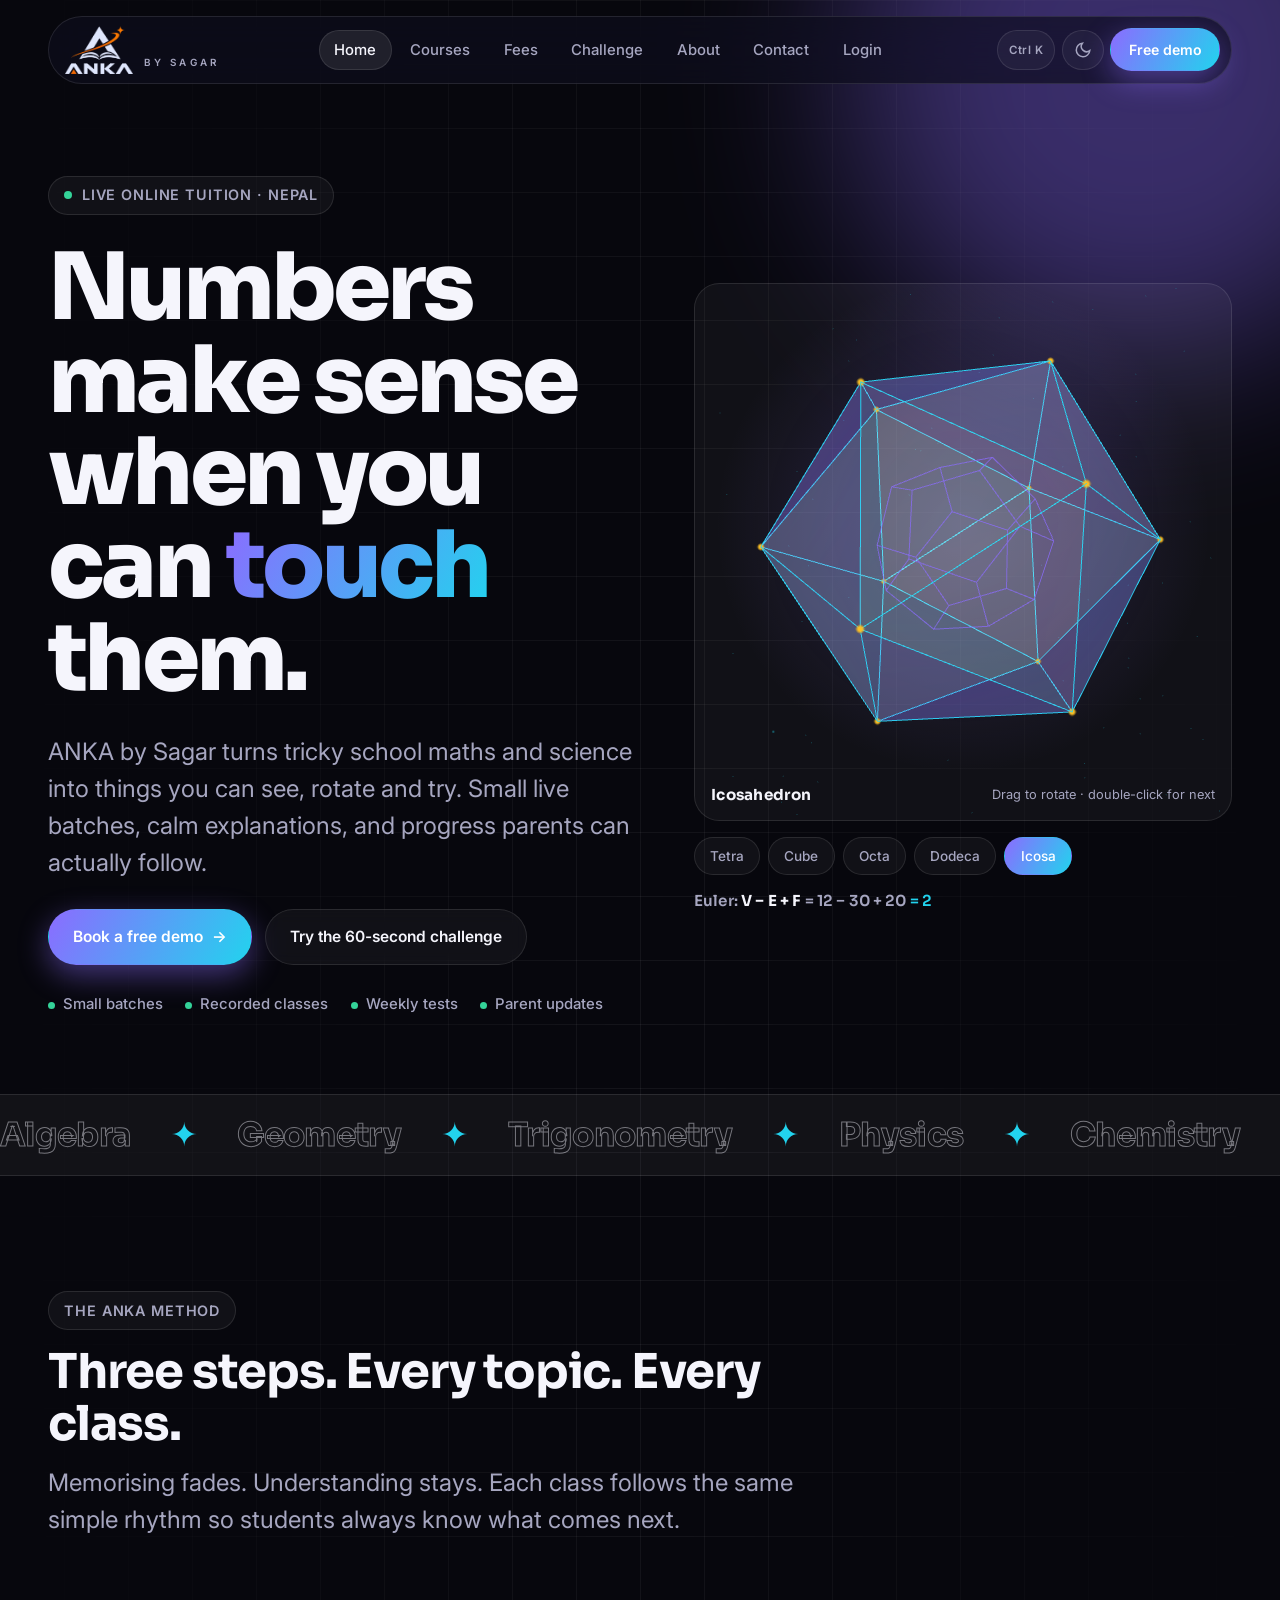
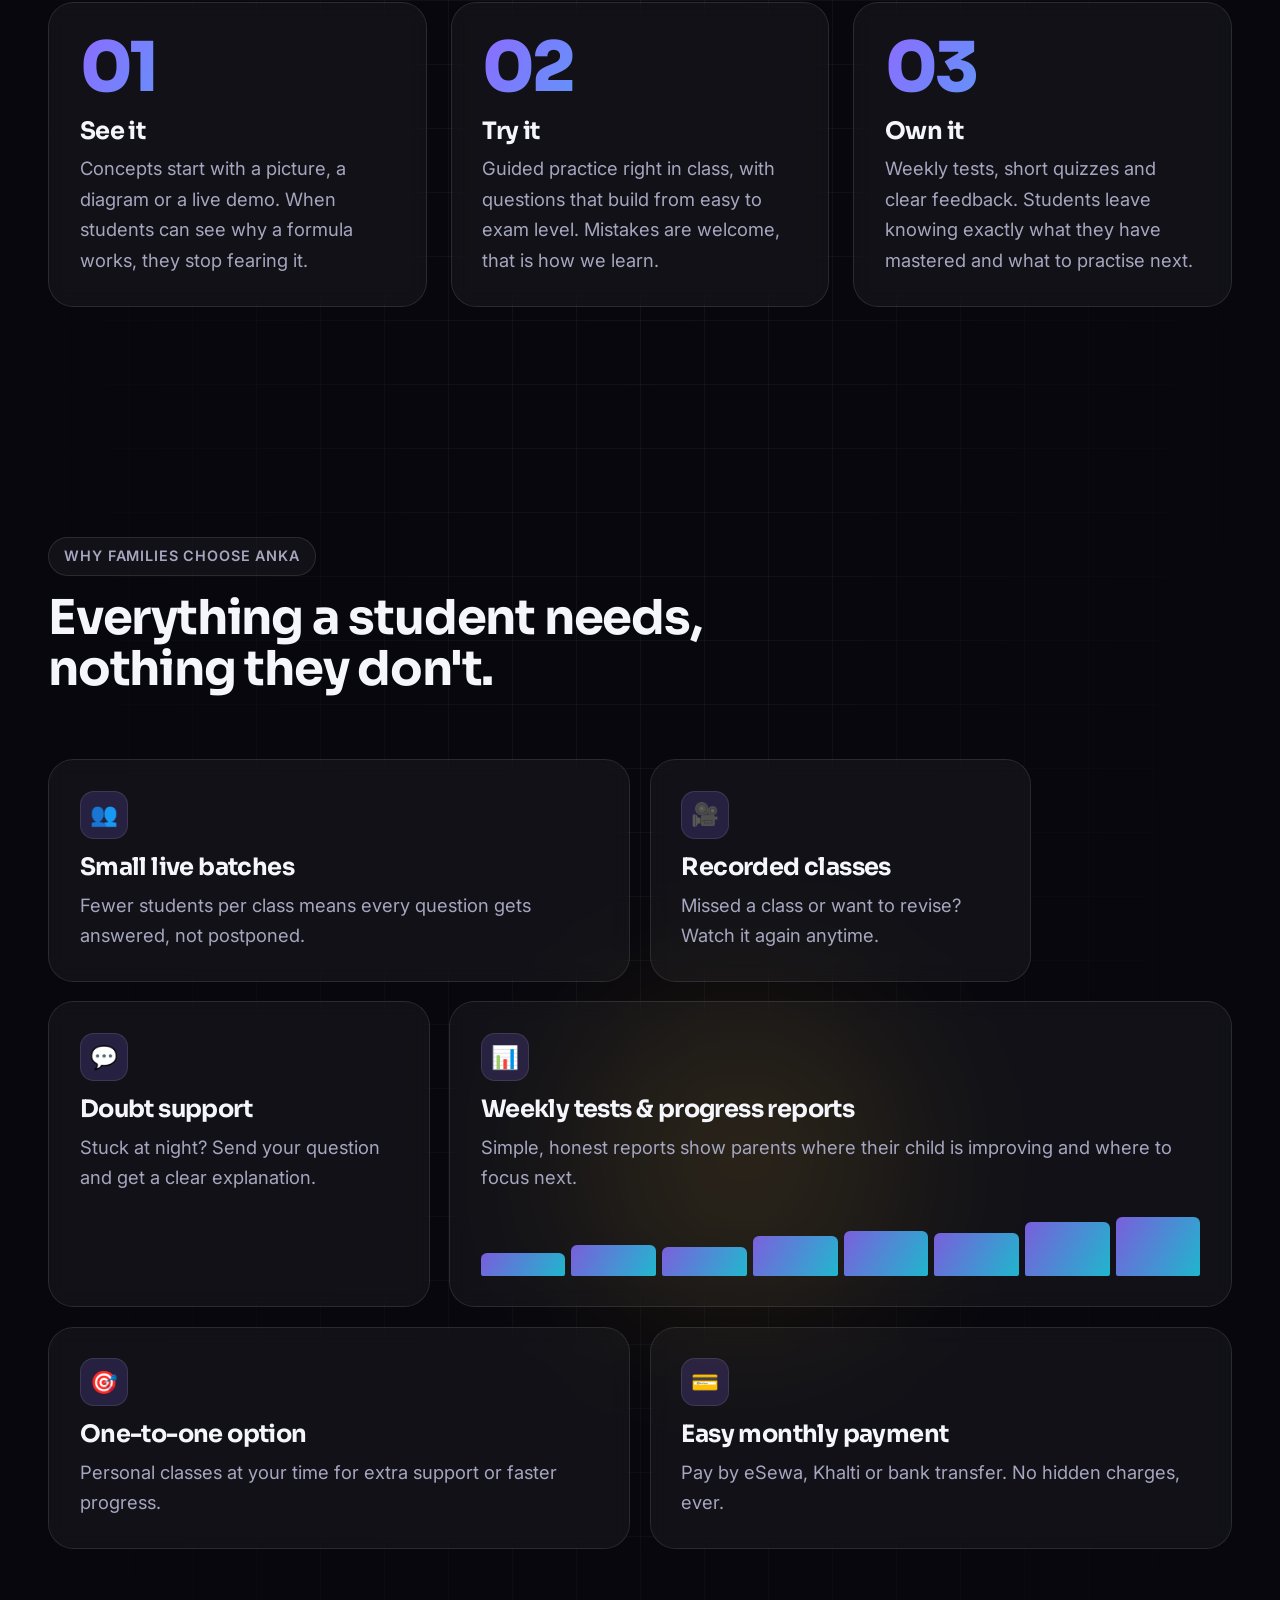
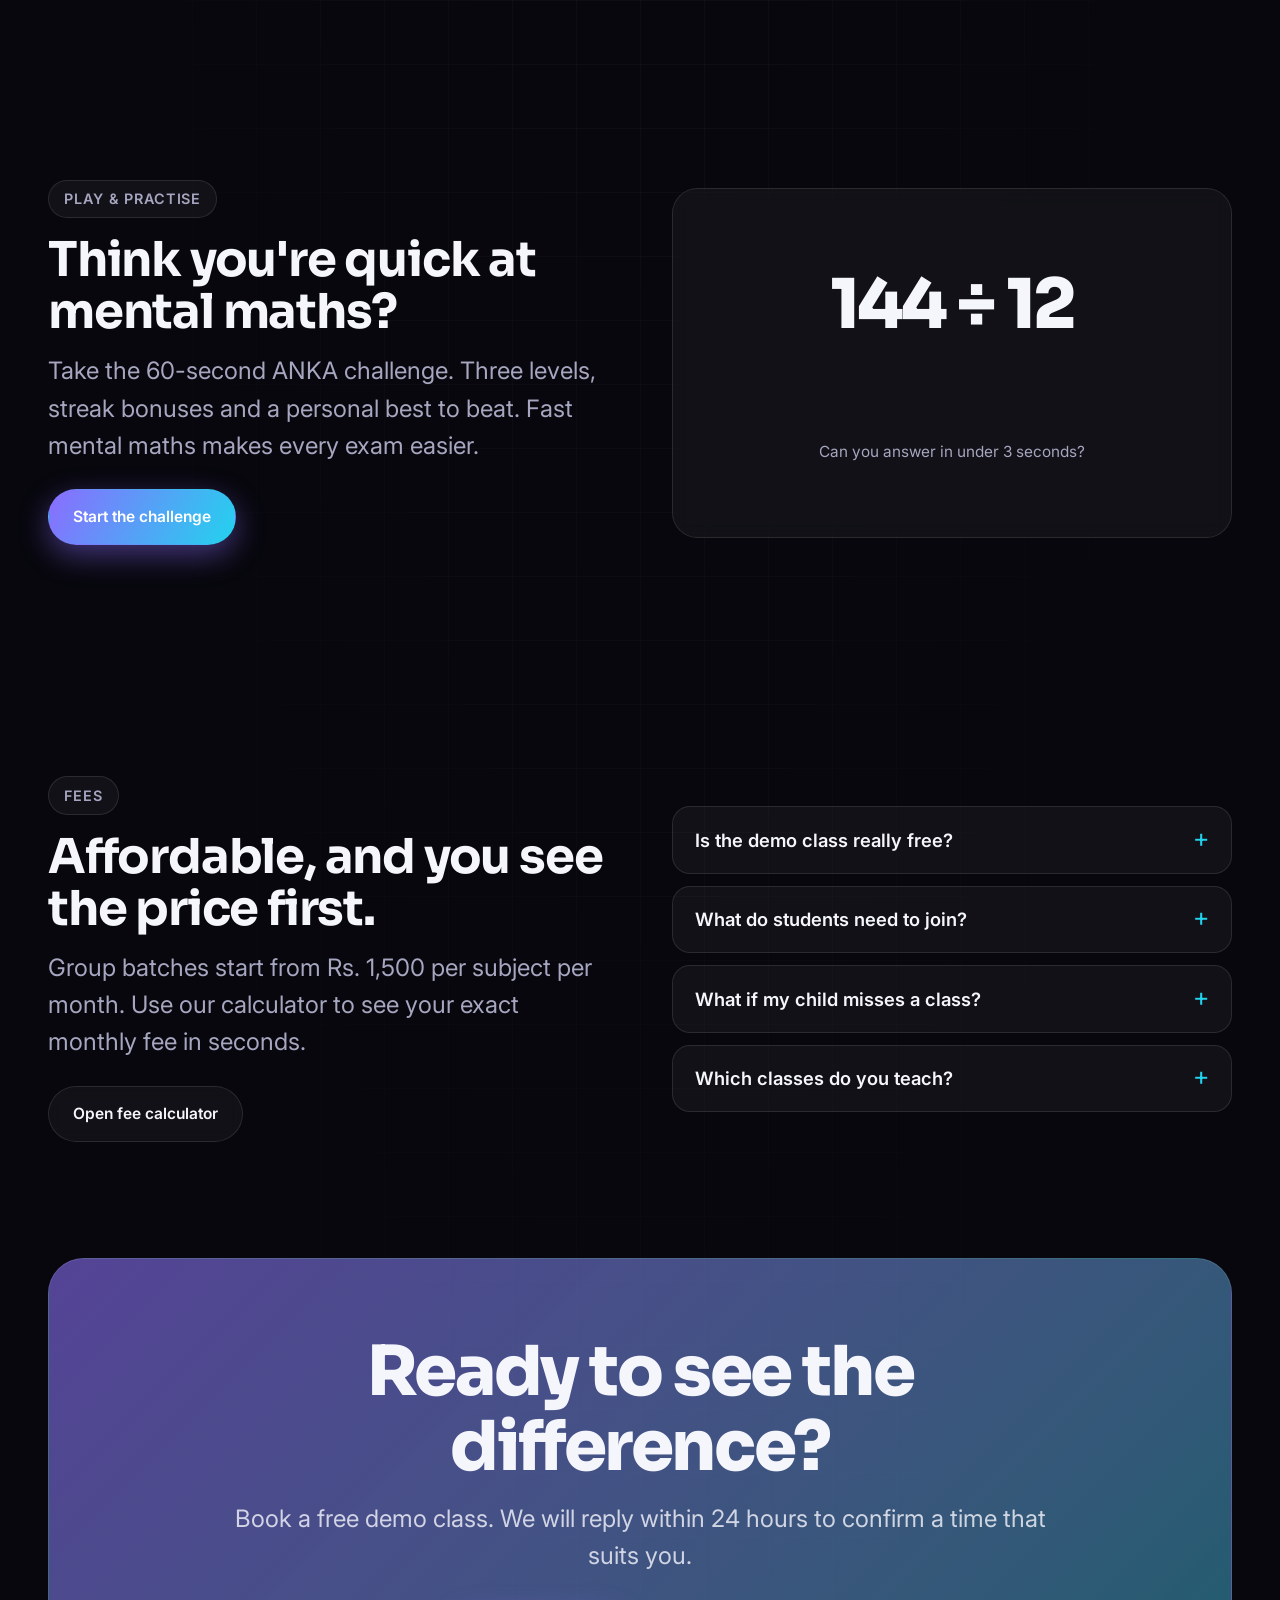
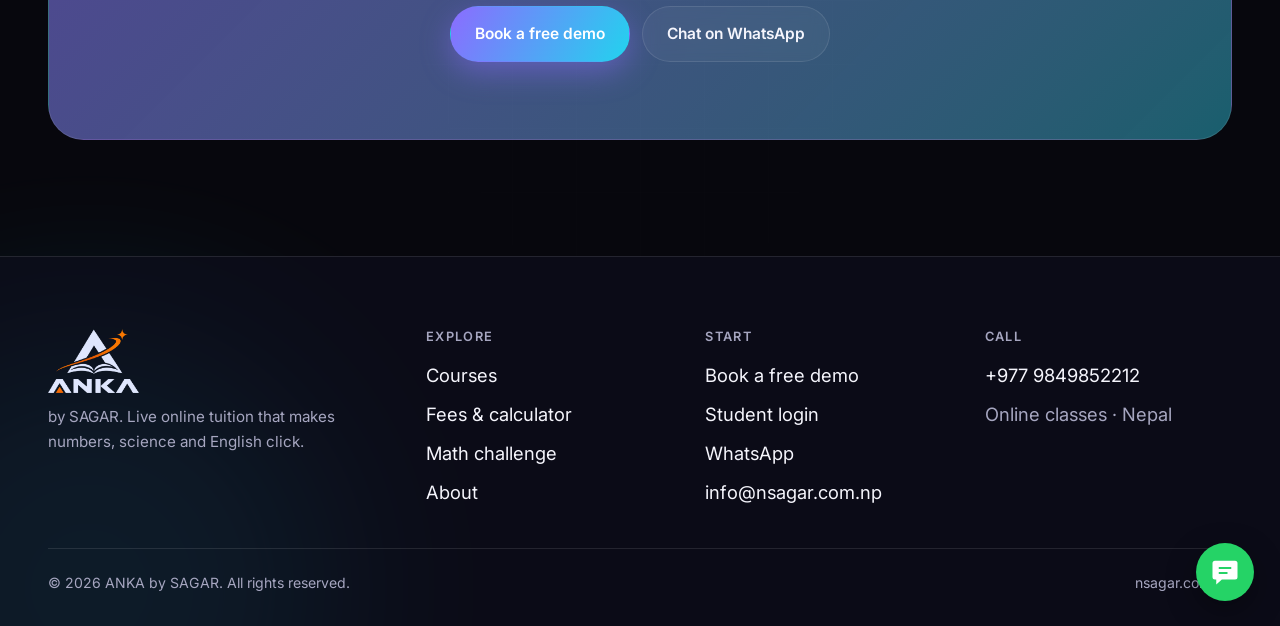
==== commit f8ddff42: "Enhance font loading with preconnect links Added preconnect links for font optimization." ====
--- a/index.html
+++ b/index.html
@@ -14,6 +14,9 @@
 <script>try{var t=localStorage.getItem('anka-theme');if(t)document.documentElement.setAttribute('data-theme',t)}catch(e){}document.documentElement.classList.add('js')</script>
 <link rel="stylesheet" href="css/style.css">
 <script type="application/ld+json">{"@context":"https://schema.org","@type":"EducationalOrganization","name":"ANKA by SAGAR","logo":"https://nsagar.com.np/img/logo.png","url":"https://nsagar.com.np/","description":"Live online tuition for school and +2 students in Nepal.","areaServed":"NP"}</script>
+<link rel="preconnect" href="https://fonts.googleapis.com">
+<link rel="preconnect" href="https://fonts.gstatic.com" crossorigin>
+<link href="https://fonts.googleapis.com/css2?family=Inter:wght@400;500;600;700&display=swap" rel="stylesheet">
 </head>
 <body data-page="home">
 <a class="skip" href="#main">Skip to content</a>
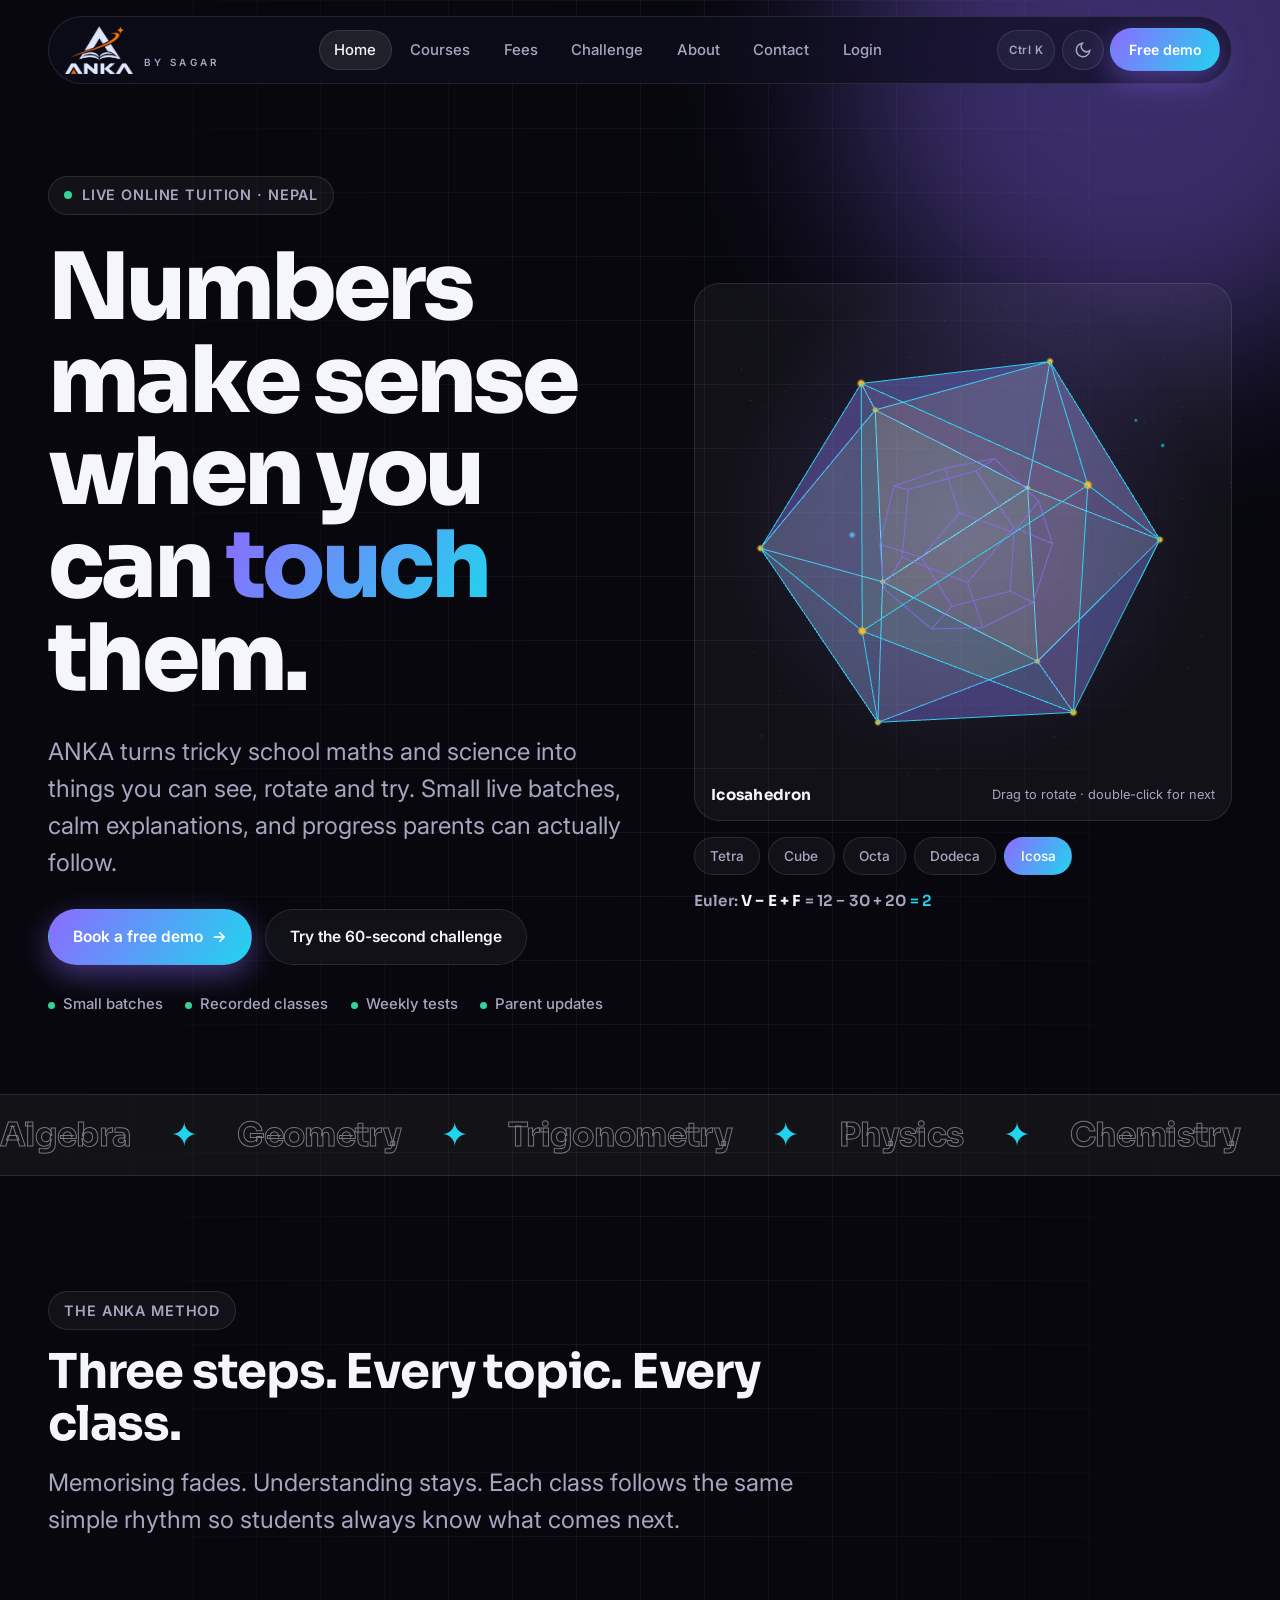
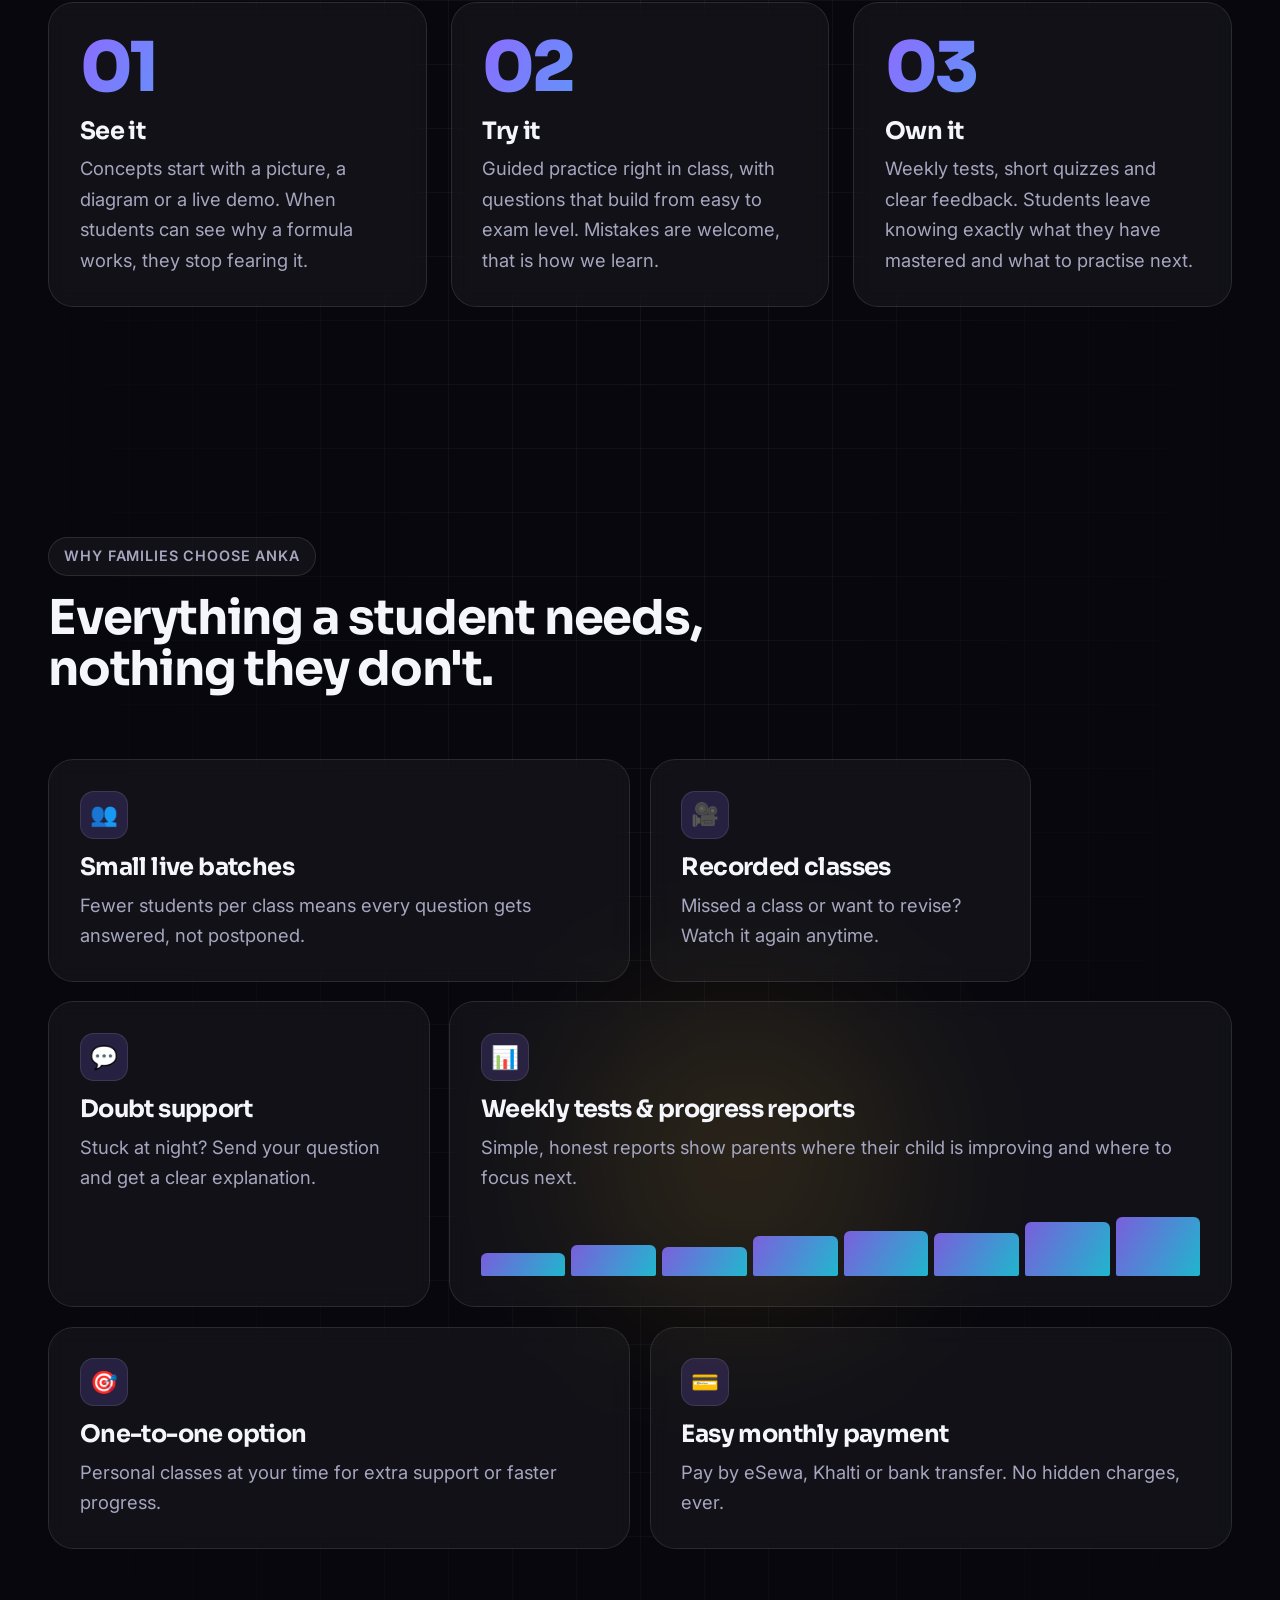
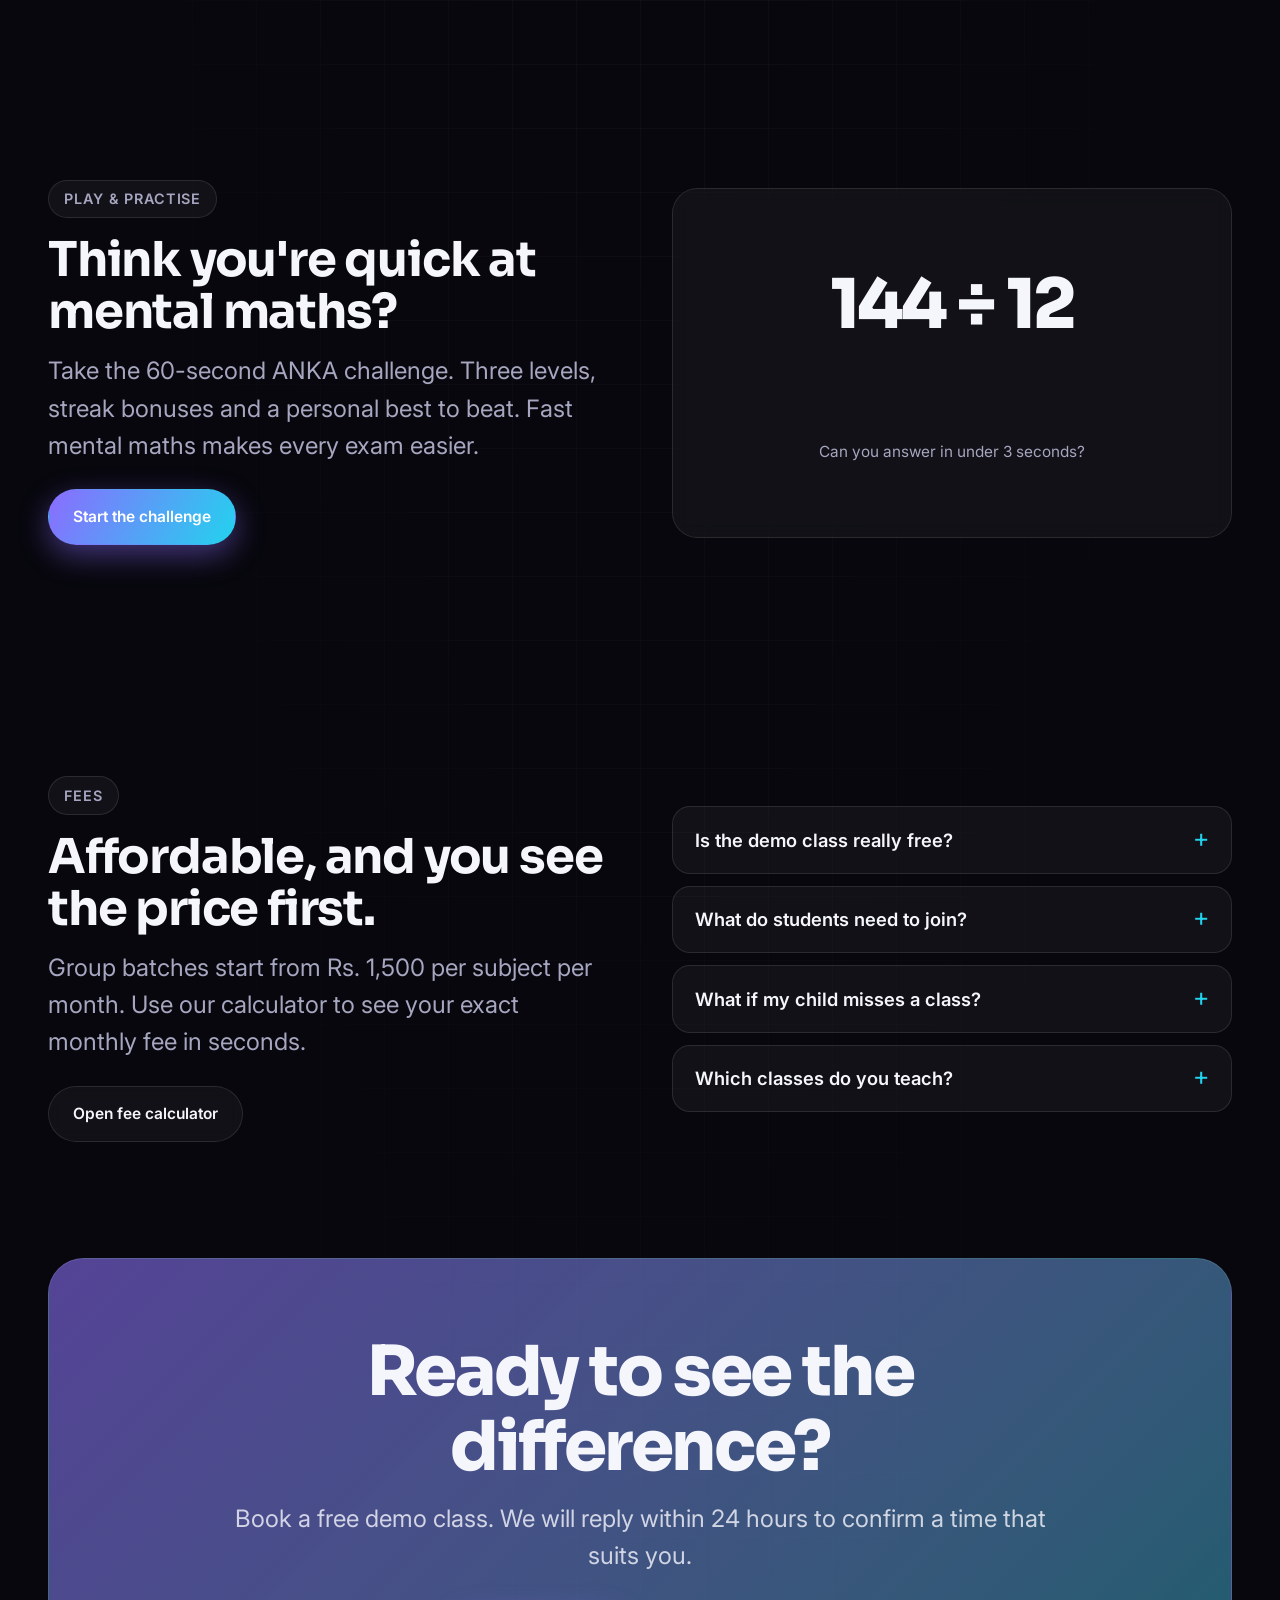
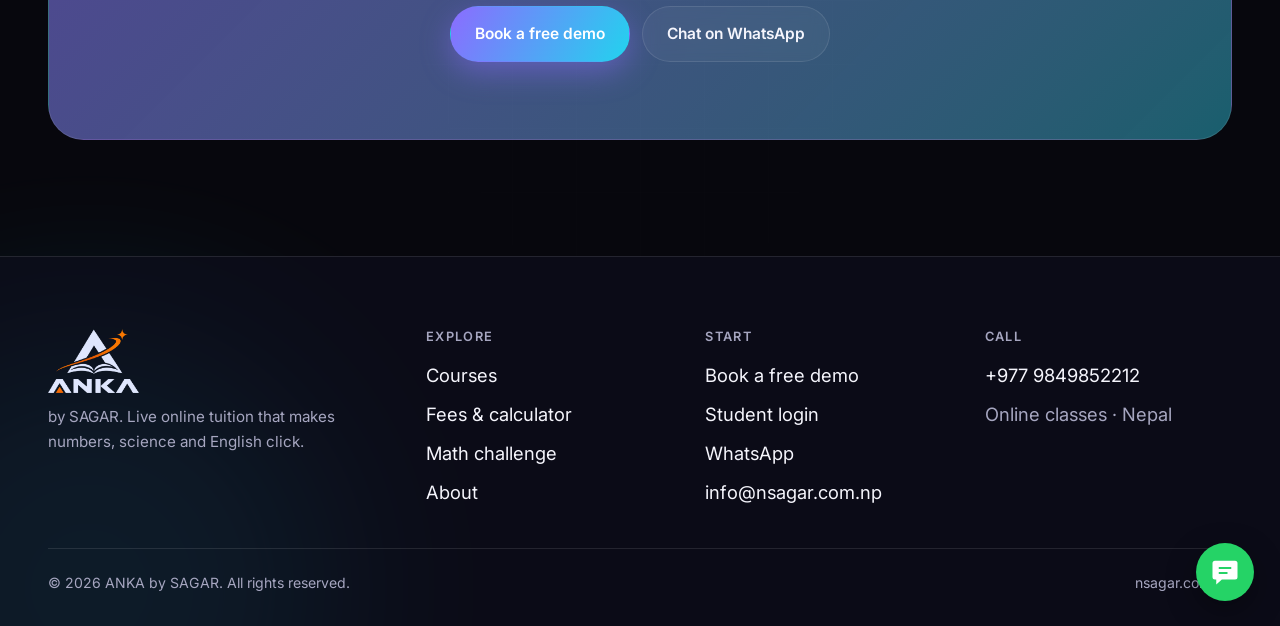
==== commit ce33ee4f: "Remove 'by Sagar' from lead paragraph" ====
--- a/index.html
+++ b/index.html
@@ -40,7 +40,7 @@
     <div class="hero-copy">
       <p class="eyebrow" data-reveal><span class="dot"></span> Live online tuition · Nepal</p>
       <h1 class="display" data-reveal>Numbers make sense when you can <span class="rotor" id="rotor">see</span> them.</h1>
-      <p class="lead" data-reveal>ANKA by Sagar turns tricky school maths and science into things you can see, rotate and try. Small live batches, calm explanations, and progress parents can actually follow.</p>
+      <p class="lead" data-reveal>ANKA turns tricky school maths and science into things you can see, rotate and try. Small live batches, calm explanations, and progress parents can actually follow.</p>
       <div class="cta-row" data-reveal>
         <a class="btn btn-primary" data-magnetic href="contact.html">Book a free demo <span aria-hidden="true">→</span></a>
         <a class="btn btn-ghost" data-magnetic href="challenge.html">Try the 60-second challenge</a>
--- a/css/style.css
+++ b/css/style.css
@@ -350,3 +350,155 @@
 .st-completed{background:color-mix(in srgb,var(--c2) 18%,transparent);border-color:var(--c2)}
 .st-cancelled{background:color-mix(in srgb,var(--bad) 18%,transparent);border-color:var(--bad)}
 .link-btn{background:none;border:0;padding:0;margin-top:.5rem;color:var(--bad);font:600 .84rem Inter,system-ui,sans-serif;cursor:pointer;text-decoration:underline;text-underline-offset:3px}
+
+/* Responsive Mobile Navigation Drawer & Font Size Calibration */
+@media screen and (max-width: 768px) {
+  /* 1. Reset the mobile menu drawer container */
+  .nav-menu,
+  nav ul,
+  .mobile-menu,
+  #navMenu {
+    position: fixed;
+    top: 60px;                           /* Sits cleanly below your logo bar */
+    left: 0;
+    width: 100%;
+    height: auto;
+    max-height: 85vh;
+    overflow-y: auto;
+    
+    /* Solid opaque dark backdrop to prevent overlapping underlying hero text */
+    background-color: #0d1117 !important;
+    backdrop-filter: blur(14px);
+    -webkit-backdrop-filter: blur(14px);
+    
+    /* Layout and Spacing */
+    display: flex;
+    flex-direction: column;
+    align-items: center;
+    justify-content: flex-start;
+    padding: 24px 16px 32px 16px;
+    gap: 12px;                          /* Keeps items neatly separated without huge gaps */
+    z-index: 99999 !important;          /* Stays strictly on top */
+    box-shadow: 0 16px 32px rgba(0, 0, 0, 0.7);
+    border-bottom: 1px solid rgba(255, 255, 255, 0.1);
+  }
+
+  /* 2. Fix the link font sizing: clamp between 15px and 17px */
+  .nav-menu a,
+  nav ul li a,
+  .mobile-menu a,
+  #navMenu a {
+    font-size: clamp(0.95rem, 4vw, 1.05rem) !important; /* ~15px to 17px, never massive */
+    font-weight: 500 !important;                        /* Medium weight prevents bulky text */
+    letter-spacing: 0.01em;
+    color: #e6edf3 !important;
+    text-decoration: none;
+    
+    display: block;
+    width: 90%;
+    max-width: 300px;
+    padding: 10px 16px;
+    text-align: center;
+    border-radius: 8px;
+    background: transparent;
+    transition: background-color 0.2s ease, color 0.2s ease;
+  }
+
+  /* 3. Subtle tap highlight for mobile screens */
+  .nav-menu a:hover,
+  .nav-menu a:active,
+  nav ul li a:active {
+    background-color: rgba(255, 255, 255, 0.08) !important;
+    color: #38bdf8 !important;                          /* ANKA cyan accent */
+  }
+
+  /* 4. Special styling for Challenge / Login CTA if styled as a button */
+  .nav-menu a.btn,
+  .nav-menu a[href*="login"],
+  .nav-menu a[href*="challenge"] {
+    font-weight: 600 !important;
+    border: 1px solid rgba(255, 255, 255, 0.12);
+  }
+}
+}
+/* ========================================================
+   FIX: UNTRAP HEADER & MOBILE NAVIGATION DRAWER
+   ======================================================== */
+
+/* 1. Ensure the header container never clips its dropdown */
+header, 
+.site-header, 
+.navbar, 
+nav {
+  overflow: visible !important; /* CRITICAL: Prevents menu scrolling inside header */
+}
+
+/* 2. Responsive mobile navigation drawer */
+@media screen and (max-width: 900px) {
+  
+  /* Target the nav container when open/active */
+  .nav-links,
+  .nav-menu,
+  nav ul,
+  .mobile-menu {
+    position: fixed !important;
+    top: 60px !important;                 /* Starts right below the top navigation bar */
+    left: 0 !important;
+    right: 0 !important;
+    width: 100vw !important;
+    height: auto !important;
+    min-height: calc(100vh - 60px) !important;
+    
+    /* Solid opaque background to block out any text beneath */
+    background: #090d16 !important;
+    background-color: #090d16 !important;
+    
+    /* Layout & Positioning */
+    display: flex !important;
+    flex-direction: column !important;
+    align-items: center !important;
+    justify-content: flex-start !important;
+    padding: 30px 20px !important;
+    gap: 16px !important;
+    
+    /* Lift strictly above hero titles and body content */
+    z-index: 999999 !important;
+    box-shadow: 0 20px 40px rgba(0, 0, 0, 0.8) !important;
+    border-top: 1px solid rgba(255, 255, 255, 0.08) !important;
+  }
+
+  /* 3. Strict typography reset for the 4 menu links */
+  .nav-links a,
+  .nav-menu a,
+  nav ul li a,
+  .mobile-menu a {
+    font-size: 16px !important;           /* Fixed, clean, readable size */
+    line-height: 1.4 !important;
+    font-weight: 600 !important;
+    letter-spacing: 0.02em !important;
+    text-transform: none !important;
+    color: #f1f5f9 !important;            /* Clean crisp white */
+    text-decoration: none !important;
+    
+    /* Touch Target Button Style */
+    display: block !important;
+    width: 100% !important;
+    max-width: 280px !important;
+    padding: 12px 16px !important;
+    text-align: center !important;
+    background: rgba(255, 255, 255, 0.04) !important;
+    border: 1px solid rgba(255, 255, 255, 0.08) !important;
+    border-radius: 8px !important;
+    transition: all 0.2s ease !important;
+  }
+
+  /* Tap & Hover states */
+  .nav-links a:hover,
+  .nav-links a:active,
+  .nav-menu a:hover,
+  .nav-menu a:active {
+    background: rgba(56, 189, 248, 0.12) !important;
+    color: #38bdf8 !important;            /* ANKA cyan accent */
+    border-color: #38bdf8 !important;
+  }
+}
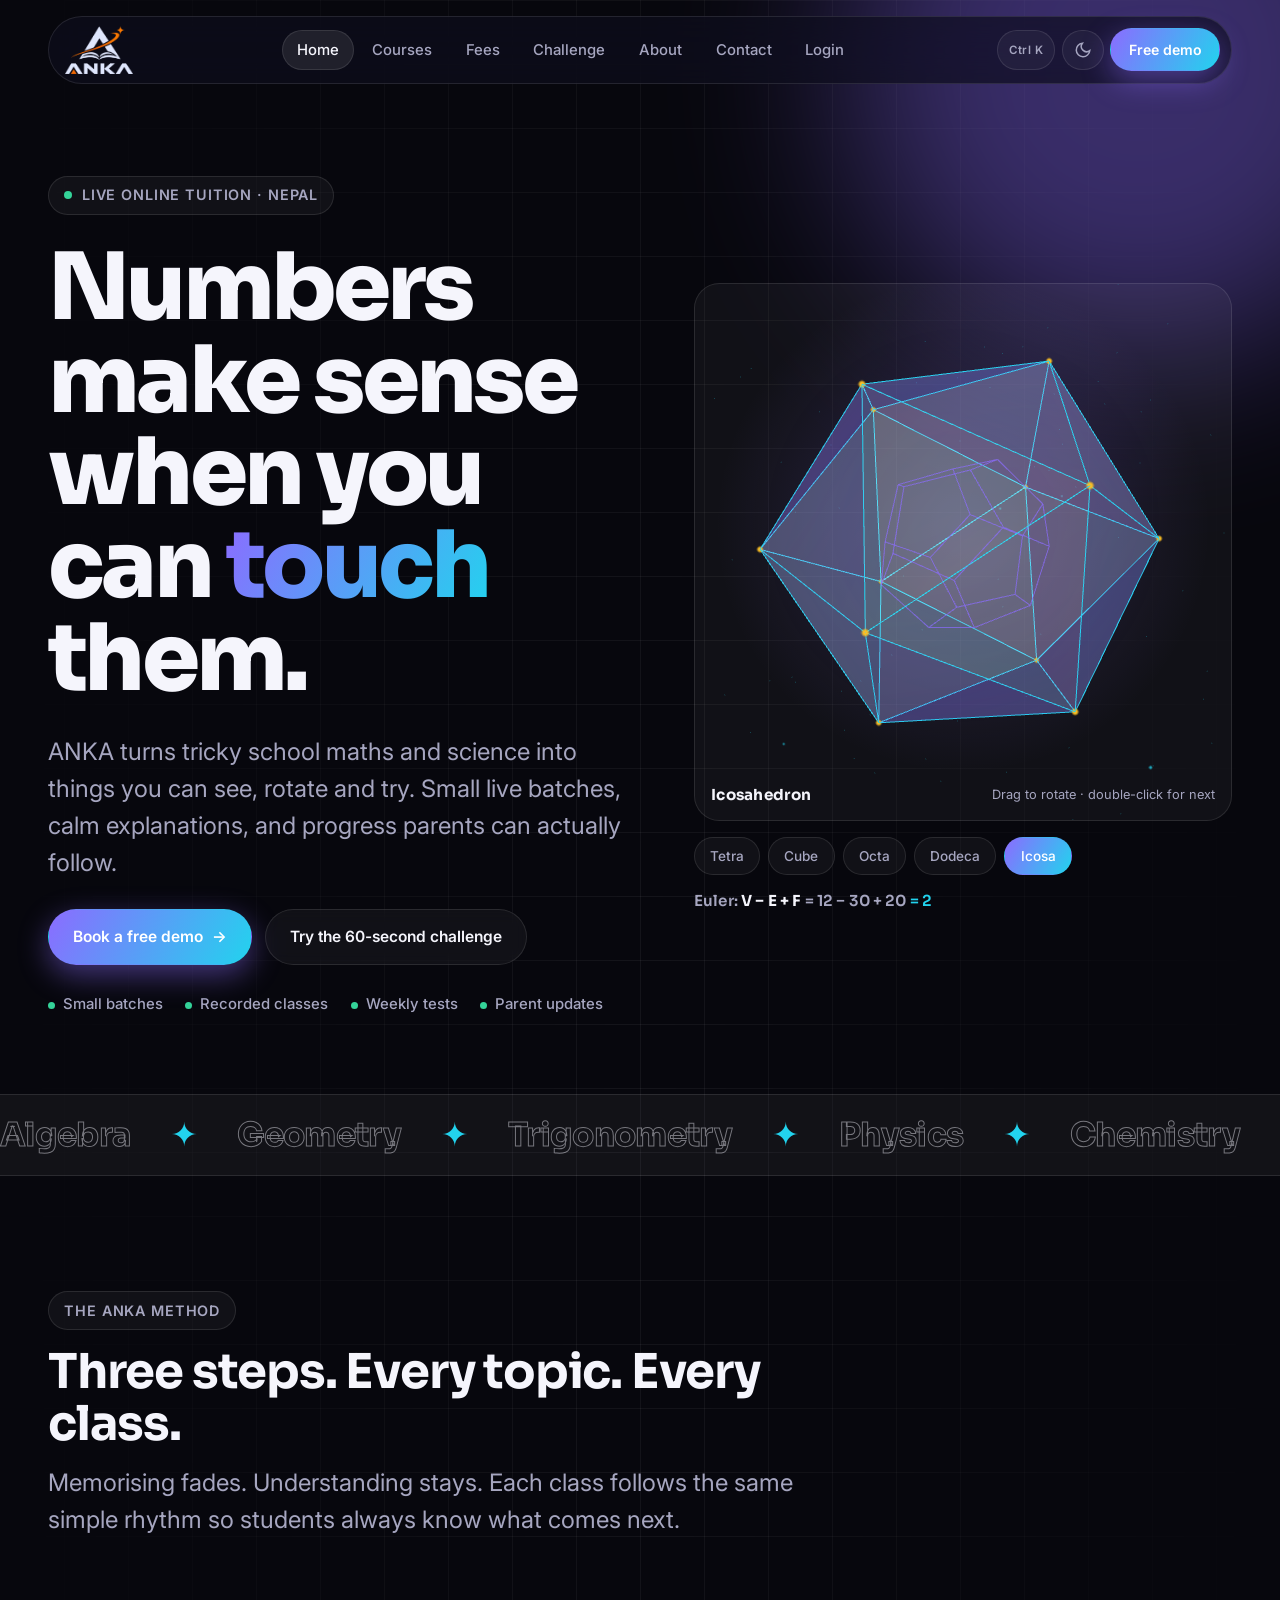
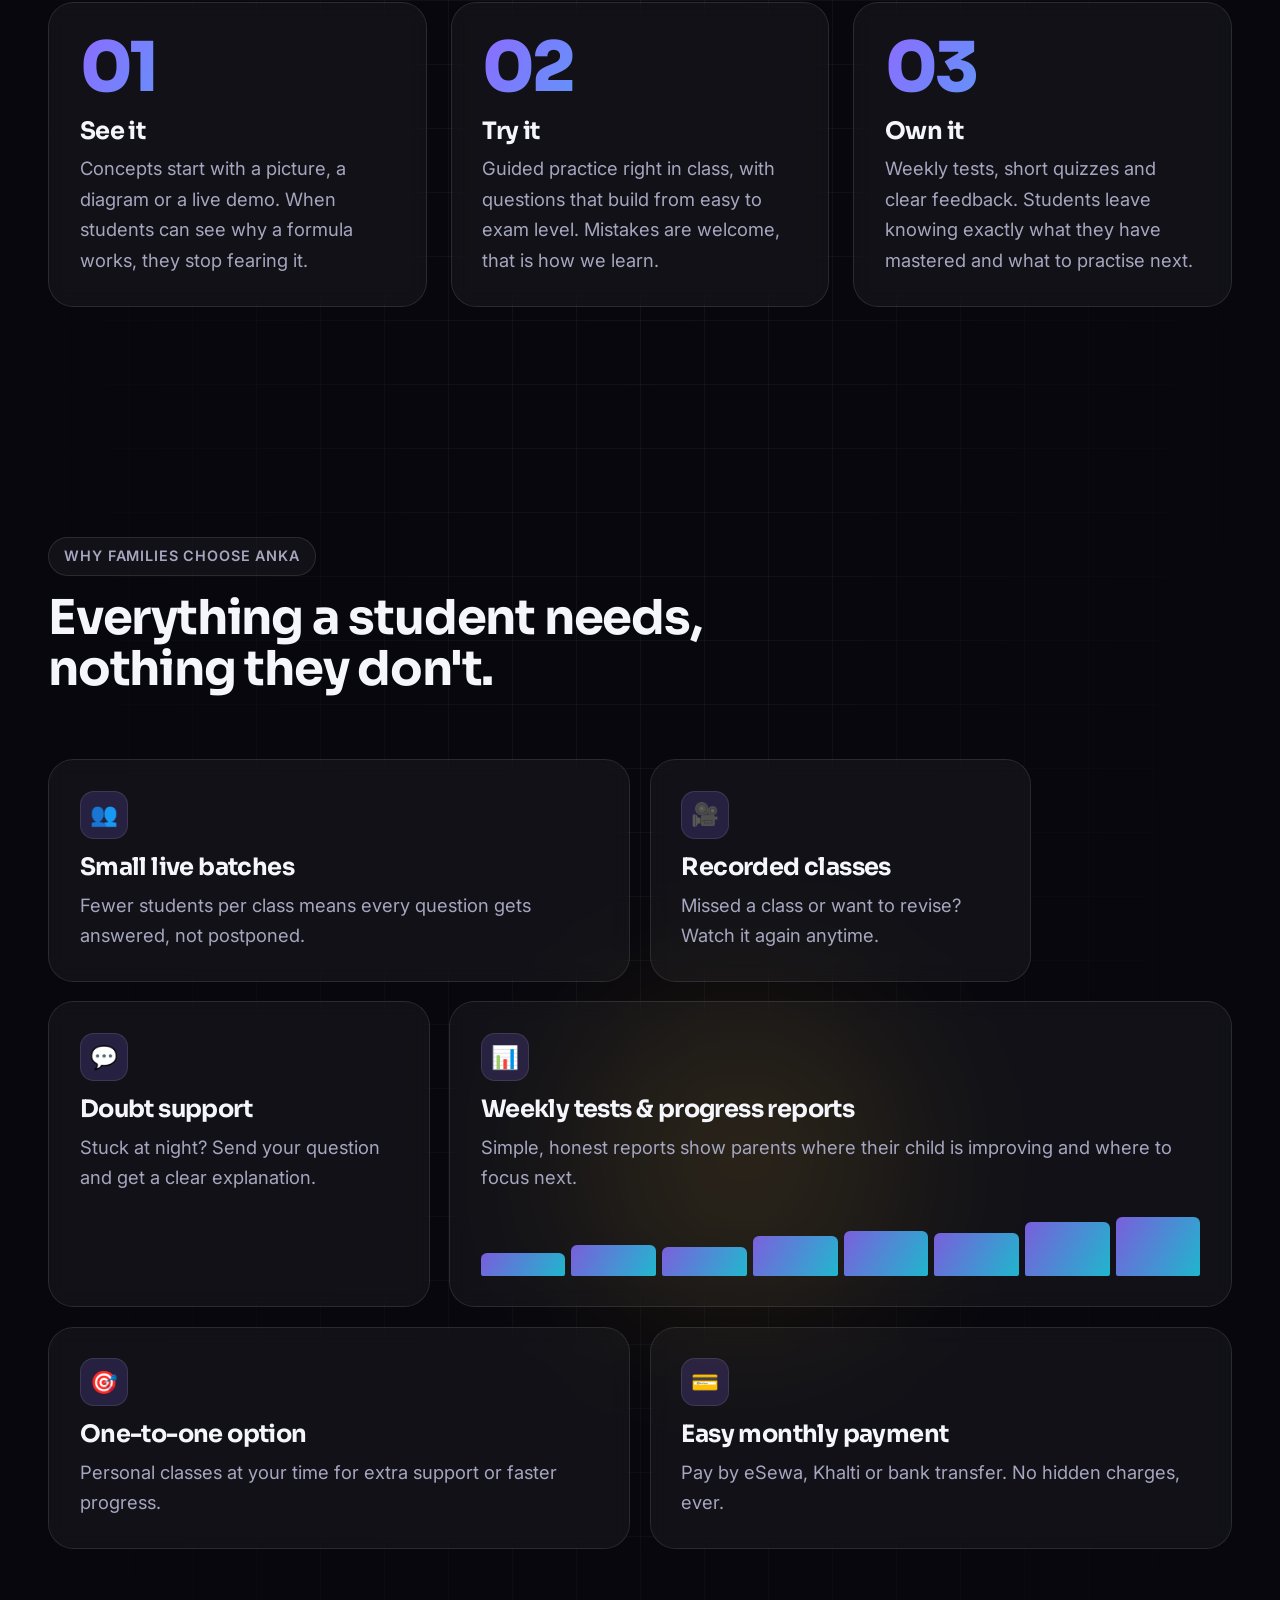
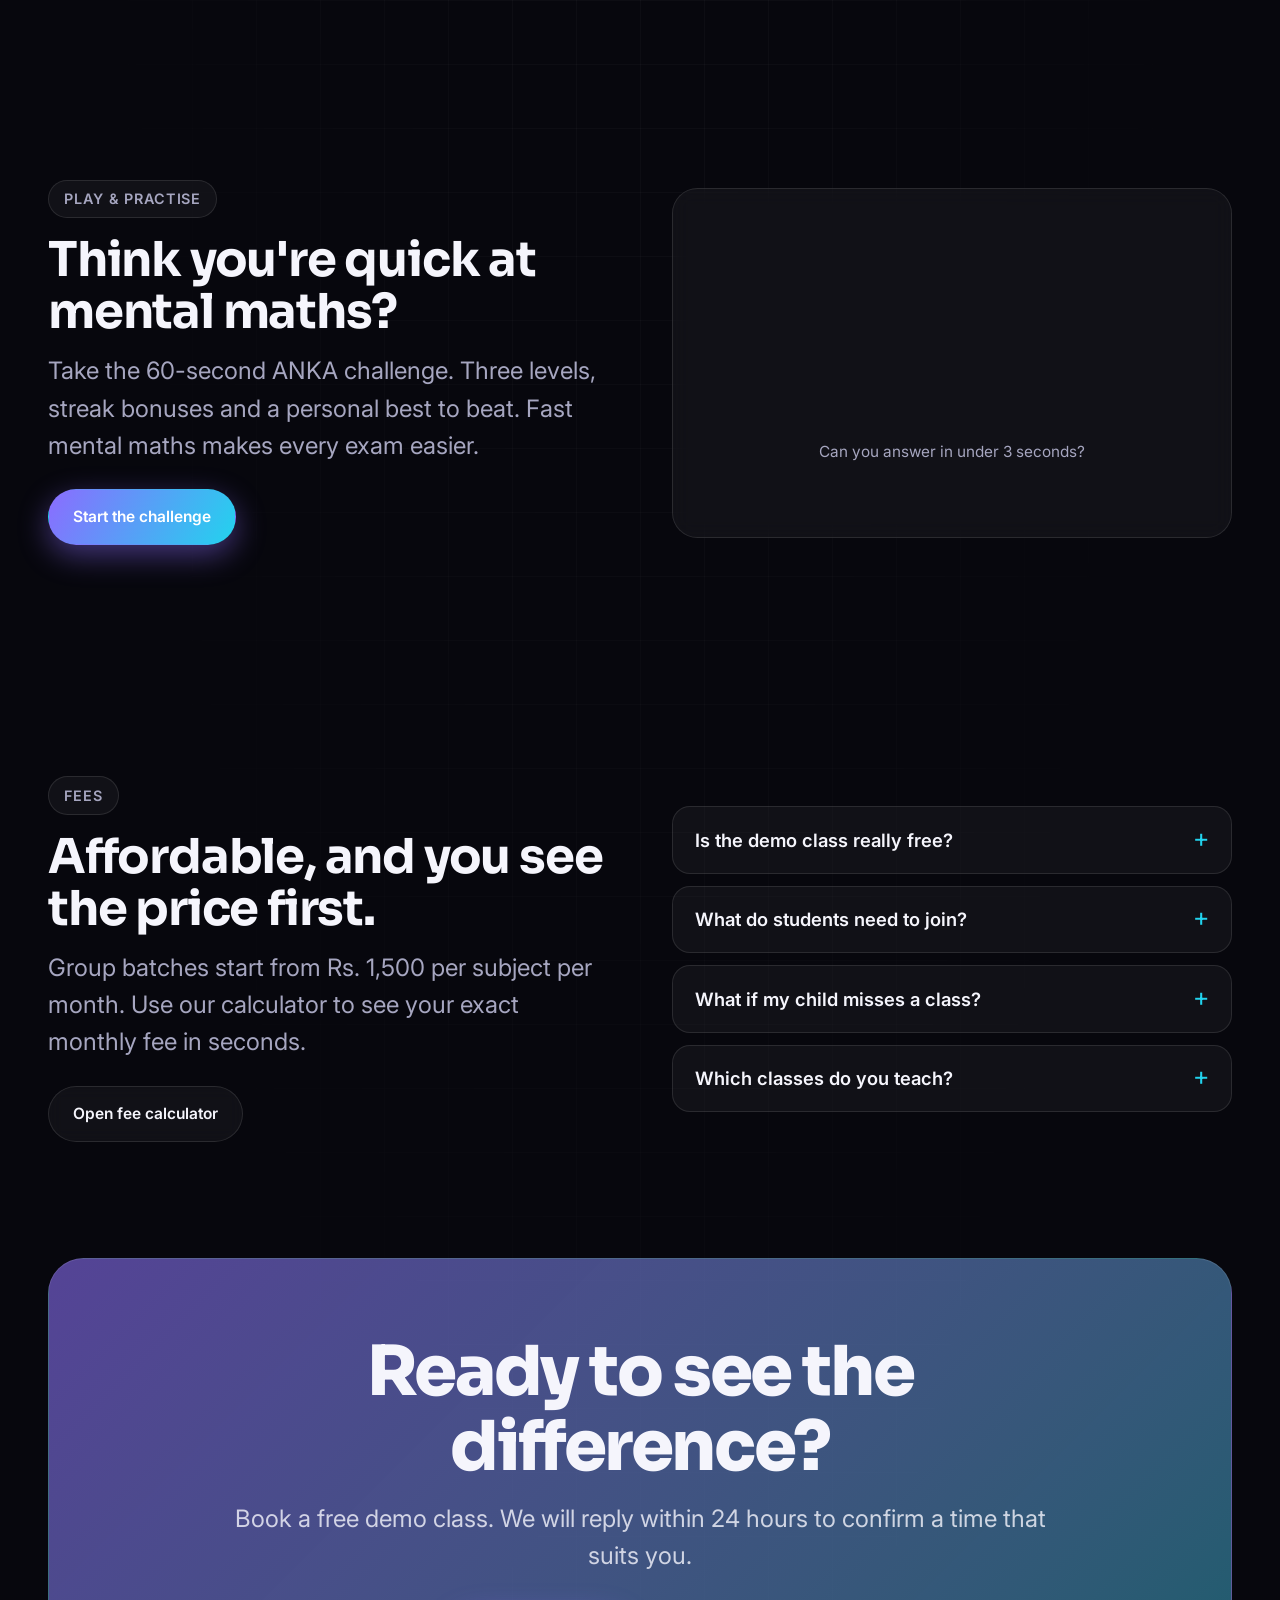
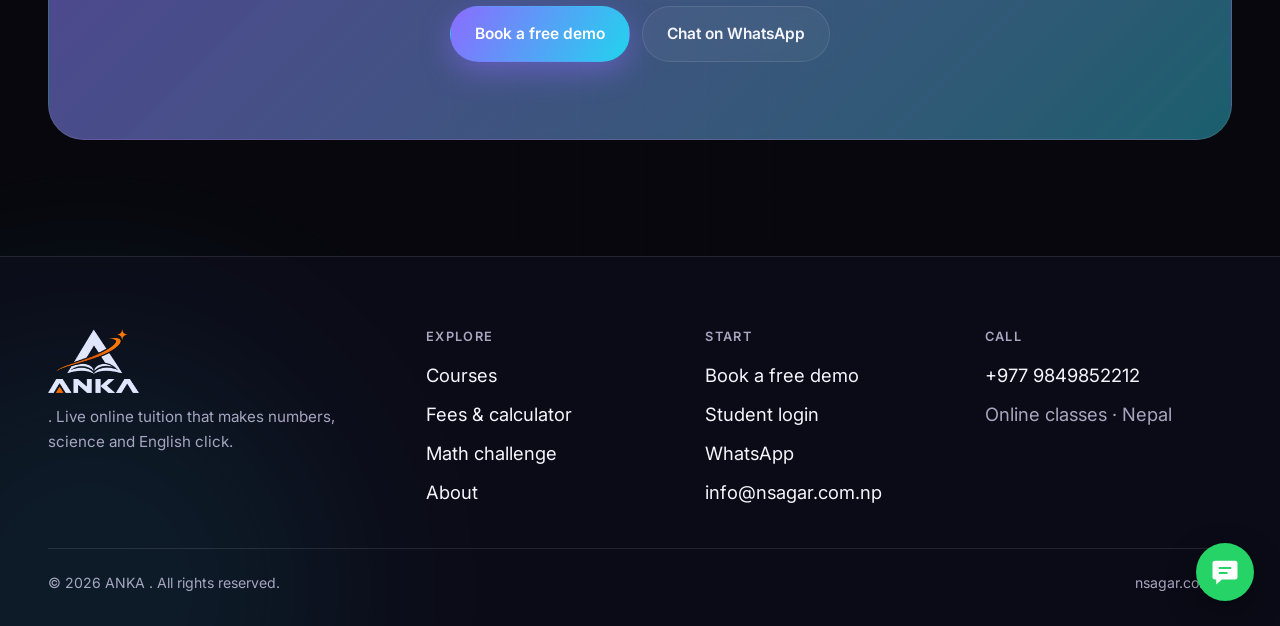
==== commit cc5f7975: "Update title and footer branding in index.html" ====
--- a/index.html
+++ b/index.html
@@ -3,17 +3,17 @@
 <head>
 <meta charset="UTF-8">
 <meta name="viewport" content="width=device-width, initial-scale=1, viewport-fit=cover">
-<title>ANKA by SAGAR | Live Online Tuition in Nepal — See Maths, Science & English Click</title>
+<title>ANKA | Live Online Tuition in Nepal — See Maths, Science & English Click</title>
 <meta name="description" content="Live online classes for school and +2 students in Nepal. Small batches, visual teaching, weekly tests and parent updates. Book a free demo class.">
 <link rel="canonical" href="https://nsagar.com.np/">
-<meta property="og:title" content="ANKA by SAGAR | Live Online Tuition in Nepal — See Maths, Science & English Click"><meta property="og:description" content="Live online classes for school and +2 students in Nepal. Small batches, visual teaching, weekly tests and parent updates. Book a free demo class."><meta property="og:type" content="website"><meta property="og:site_name" content="ANKA by SAGAR">
+<meta property="og:title" content="ANKA  | Live Online Tuition in Nepal — See Maths, Science & English Click"><meta property="og:description" content="Live online classes for school and +2 students in Nepal. Small batches, visual teaching, weekly tests and parent updates. Book a free demo class."><meta property="og:type" content="website"><meta property="og:site_name" content="ANKA ">
 <meta name="theme-color" content="#07070d">
 <link rel="icon" href="favicon.ico" sizes="48x48"><link rel="icon" href="img/favicon-32.png" type="image/png" sizes="32x32"><link rel="apple-touch-icon" href="img/apple-touch-icon.png"><meta property="og:image" content="https://nsagar.com.np/img/og-image.png">
 <link rel="preconnect" href="https://fonts.googleapis.com"><link rel="preconnect" href="https://fonts.gstatic.com" crossorigin>
 <link href="https://fonts.googleapis.com/css2?family=Sora:wght@400;600;700;800&family=Inter:wght@400;500;600&family=Noto+Sans+Devanagari:wght@600&display=swap" rel="stylesheet">
 <script>try{var t=localStorage.getItem('anka-theme');if(t)document.documentElement.setAttribute('data-theme',t)}catch(e){}document.documentElement.classList.add('js')</script>
 <link rel="stylesheet" href="css/style.css">
-<script type="application/ld+json">{"@context":"https://schema.org","@type":"EducationalOrganization","name":"ANKA by SAGAR","logo":"https://nsagar.com.np/img/logo.png","url":"https://nsagar.com.np/","description":"Live online tuition for school and +2 students in Nepal.","areaServed":"NP"}</script>
+<script type="application/ld+json">{"@context":"https://schema.org","@type":"EducationalOrganization","name":"ANKA ","logo":"https://nsagar.com.np/img/logo.png","url":"https://nsagar.com.np/","description":"Live online tuition for school and +2 students in Nepal.","areaServed":"NP"}</script>
 <link rel="preconnect" href="https://fonts.googleapis.com">
 <link rel="preconnect" href="https://fonts.gstatic.com" crossorigin>
 <link href="https://fonts.googleapis.com/css2?family=Inter:wght@400;500;600;700&display=swap" rel="stylesheet">
@@ -23,7 +23,7 @@
 <div class="bg-fx" aria-hidden="true"><i></i><i></i><i></i></div>
 <div class="progress" aria-hidden="true"></div>
 <header class="site-header"><nav class="nav container" aria-label="Main">
-<a class="brand" href="index.html" aria-label="ANKA by Sagar, home"><img class="logo logo-dk" src="img/logo-dark.png" alt="ANKA" width="68" height="48"><img class="logo logo-lt" src="img/logo.png" alt="ANKA" width="68" height="48"><small class="brand-by">by SAGAR</small></a>
+<a class="brand" href="index.html" aria-label="ANKA , home"><img class="logo logo-dk" src="img/logo-dark.png" alt="ANKA" width="68" height="48"><img class="logo logo-lt" src="img/logo.png" alt="ANKA" width="68" height="48"><small class="brand-by"></small></a>
 <ul class="nav-links" id="navLinks"><li><a href="index.html" aria-current="page">Home</a></li><li><a href="courses.html">Courses</a></li><li><a href="fees.html">Fees</a></li><li><a href="challenge.html">Challenge</a></li><li><a href="about.html">About</a></li><li><a href="contact.html">Contact</a></li><li><a href="login.html" data-auth-link>Login</a></li></ul>
 <div class="nav-actions">
 <button class="icon-btn" id="paletteBtn" type="button" aria-label="Open quick menu"><kbd>Ctrl K</kbd></button>
@@ -138,12 +138,12 @@
 </main>
 <footer class="site-footer"><div class="container">
 <div class="foot-grid">
-<div class="foot-brand"><img class="logo logo-dk" src="img/logo-dark.png" alt="ANKA" width="91" height="64"><img class="logo logo-lt" src="img/logo.png" alt="ANKA" width="91" height="64"><p>by SAGAR. Live online tuition that makes numbers, science and English click.</p></div>
+<div class="foot-brand"><img class="logo logo-dk" src="img/logo-dark.png" alt="ANKA" width="91" height="64"><img class="logo logo-lt" src="img/logo.png" alt="ANKA" width="91" height="64"><p>. Live online tuition that makes numbers, science and English click.</p></div>
 <div><h4>Explore</h4><ul><li><a href="courses.html">Courses</a></li><li><a href="fees.html">Fees &amp; calculator</a></li><li><a href="challenge.html">Math challenge</a></li><li><a href="about.html">About</a></li></ul></div>
 <div><h4>Start</h4><ul><li><a href="contact.html">Book a free demo</a></li><li><a href="login.html" data-auth-footer>Student login</a></li><li><a data-wa href="https://wa.me/9779800000000">WhatsApp</a></li><li><a data-email href="mailto:info@nsagar.com.np">info@nsagar.com.np</a></li></ul></div>
 <div><h4>Call</h4><ul><li><a data-phone href="tel:+9779800000000">+977 98XXXXXXXX</a></li><li class="muted">Online classes · Nepal</li></ul></div>
 </div>
-<div class="foot-bottom"><span>© <span data-year>2026</span> ANKA by SAGAR. All rights reserved.</span><span>nsagar.com.np</span></div>
+<div class="foot-bottom"><span>© <span data-year>2026</span> ANKA . All rights reserved.</span><span>nsagar.com.np</span></div>
 </div></footer>
 <a class="wa-float" data-wa href="https://wa.me/9779800000000" aria-label="Chat on WhatsApp"><svg viewBox="0 0 24 24" aria-hidden="true"><path d="M4 3h16a2 2 0 0 1 2 2v11a2 2 0 0 1-2 2H9.5L5 22v-4H4a2 2 0 0 1-2-2V5a2 2 0 0 1 2-2zm3 5v1.500h10V8zm0 4v1.500h7V12z"/></svg></a>
 <script src="js/config.js"></script>
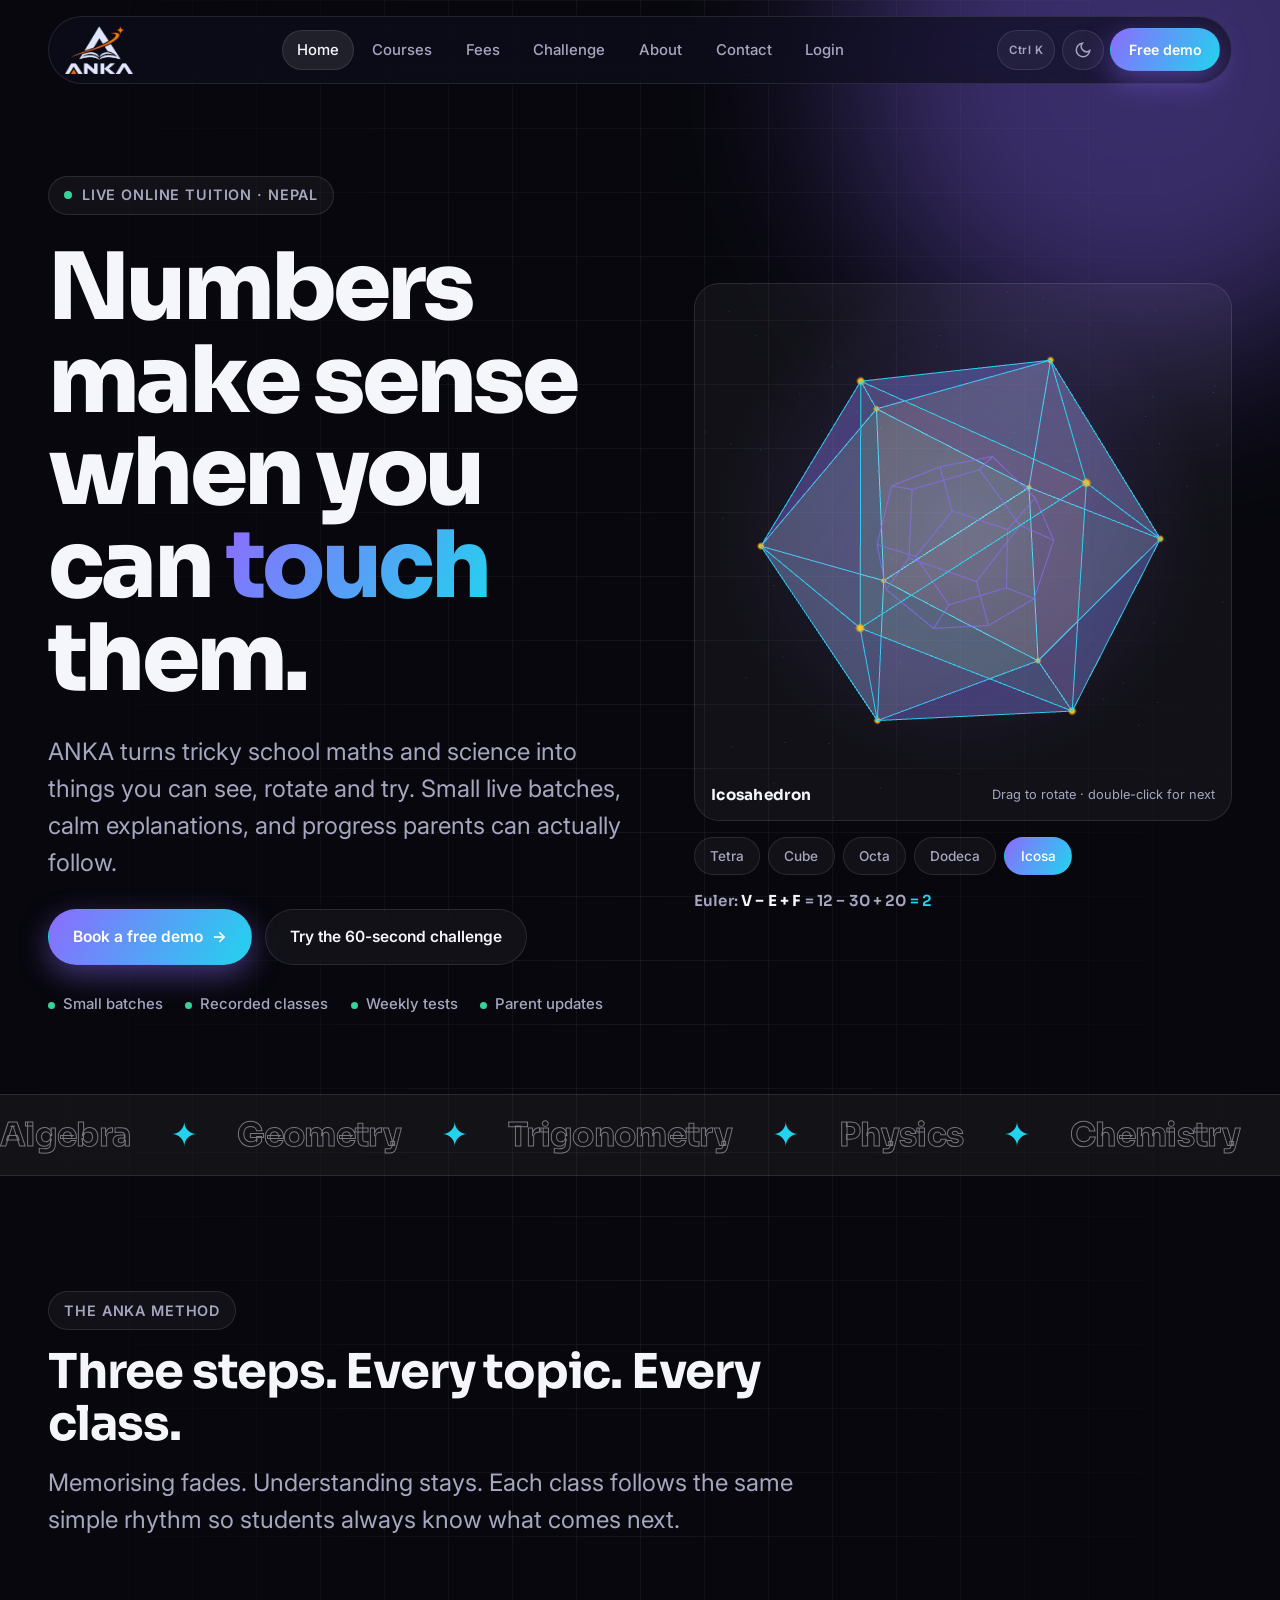
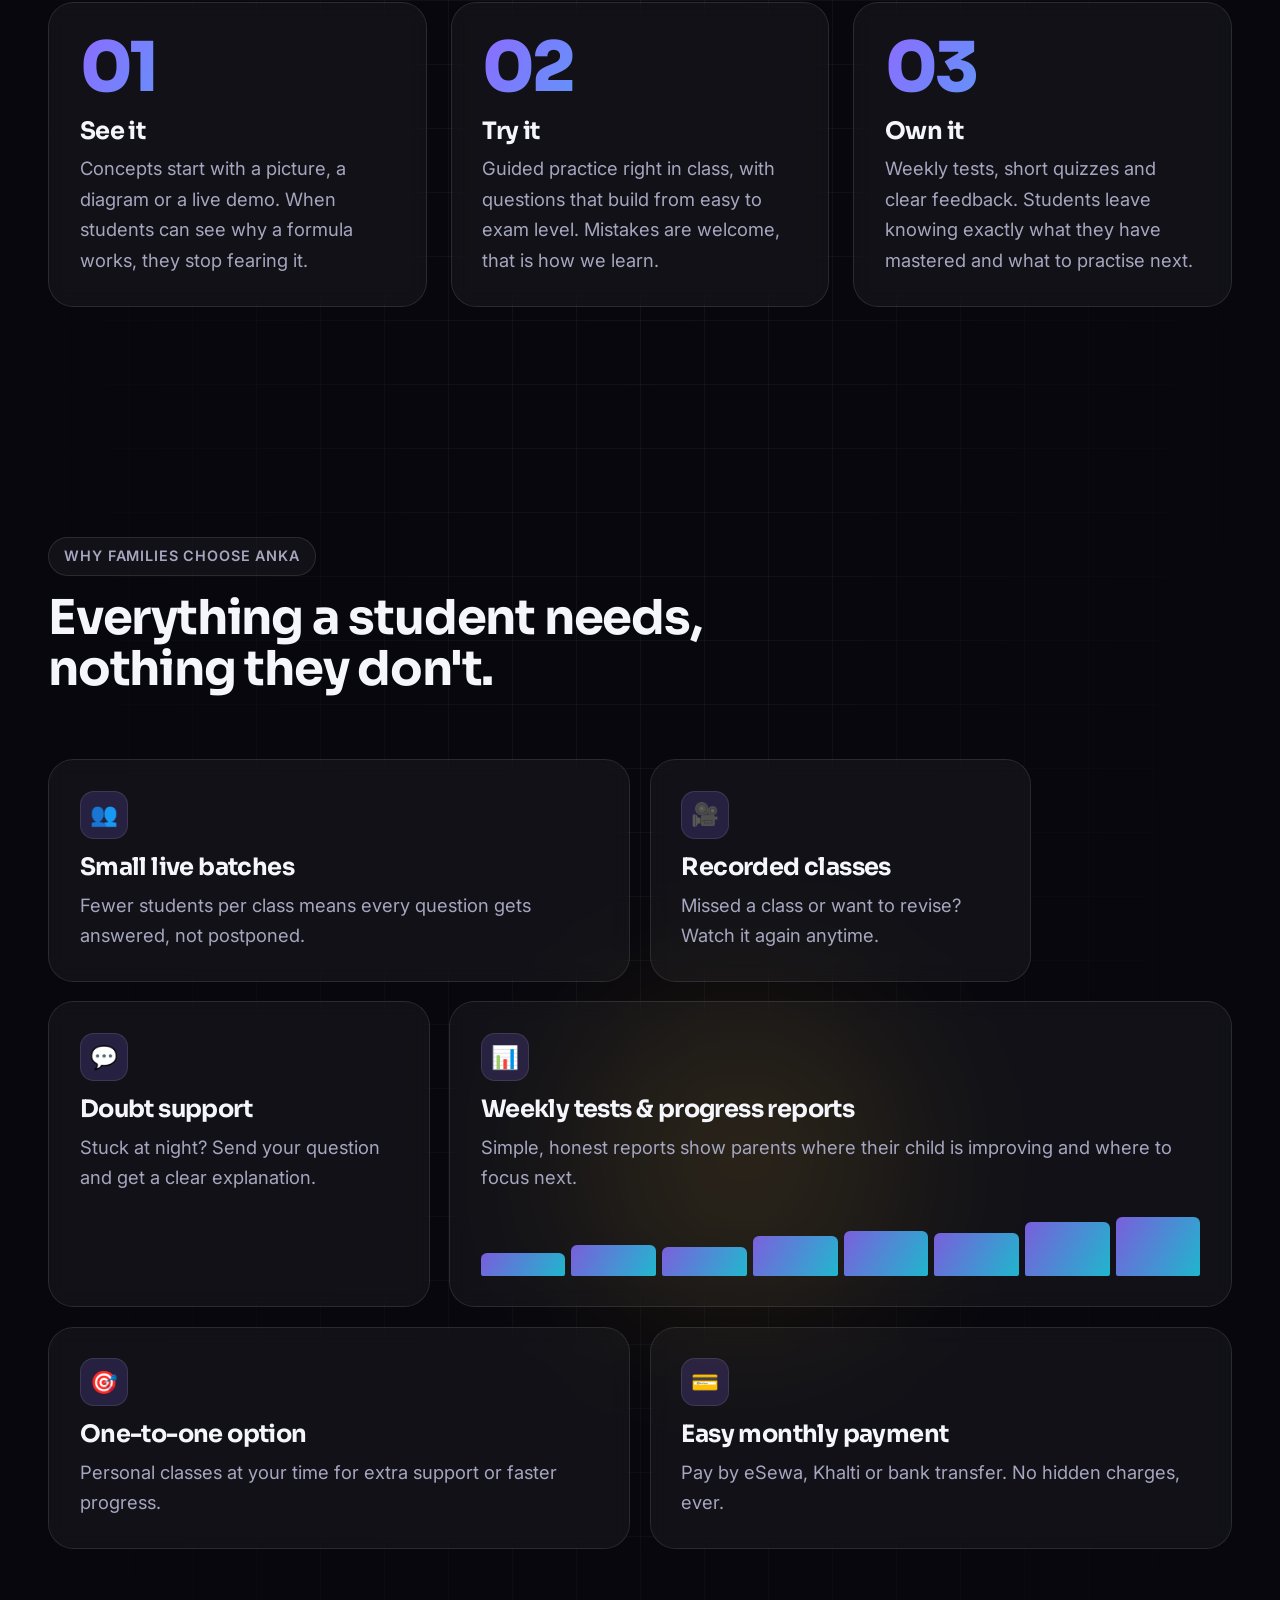
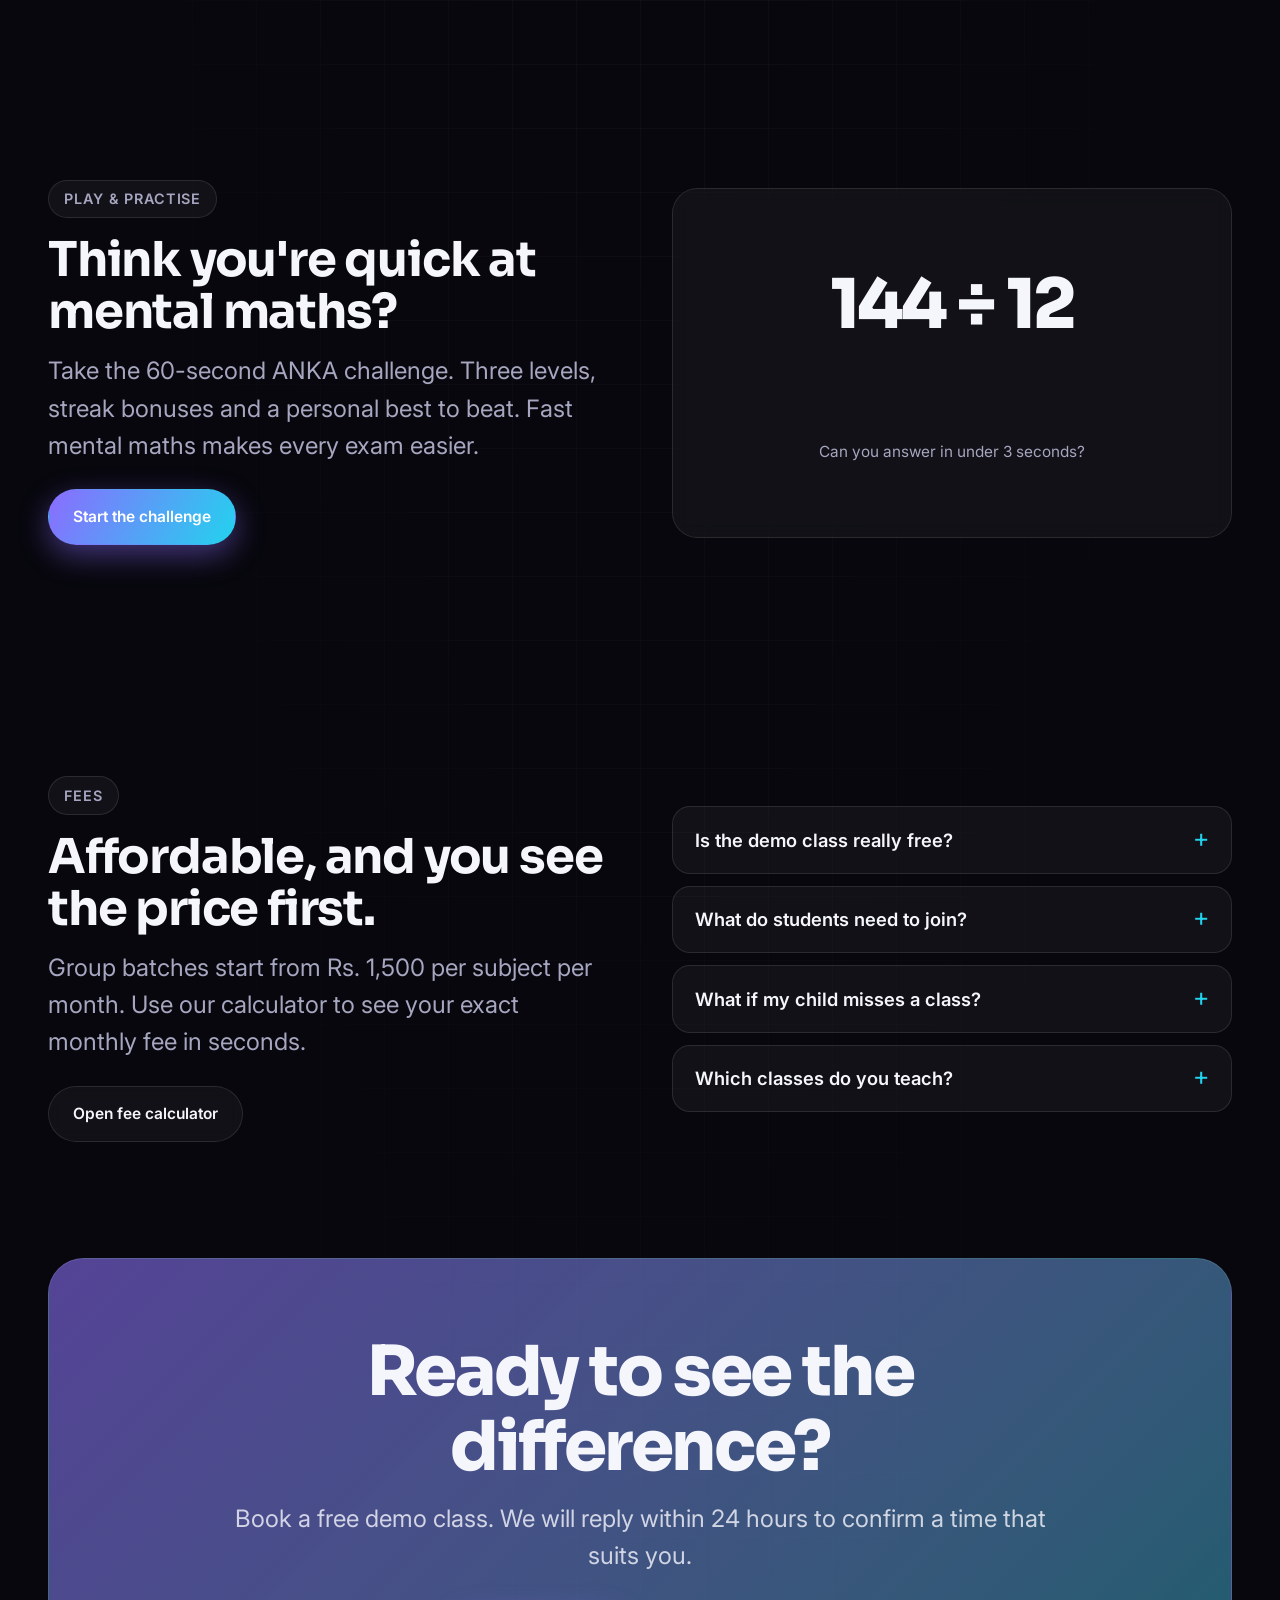
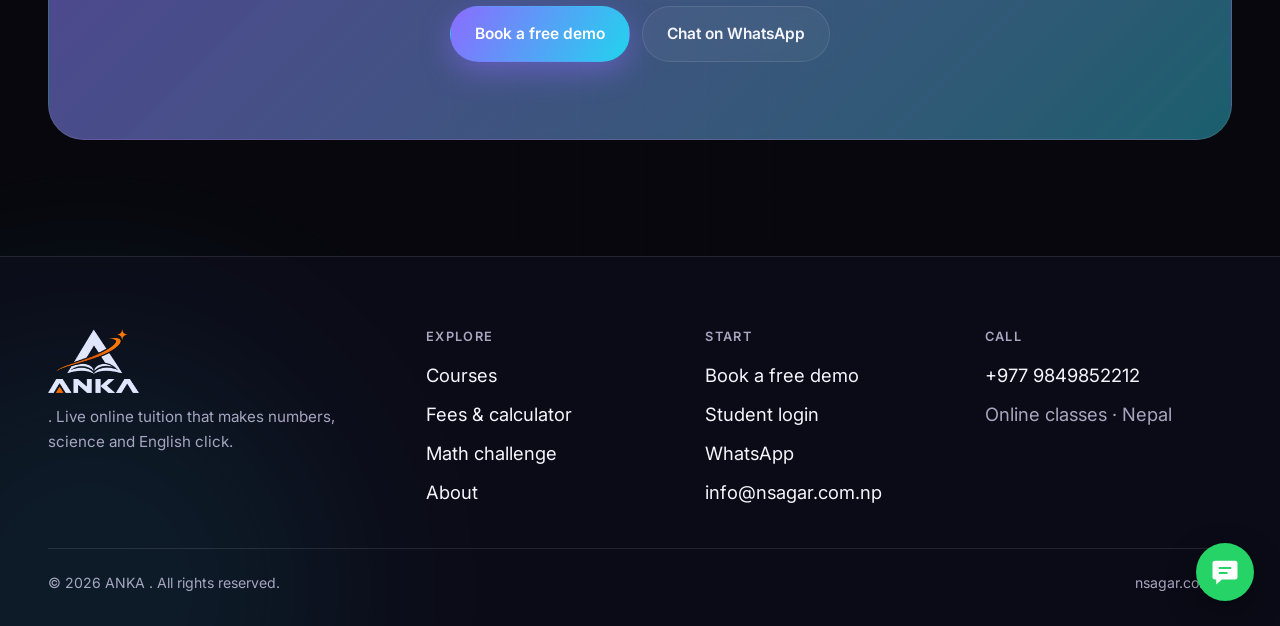
==== commit 96585bc6: "Add viewport meta tag for responsive design" ====
--- a/index.html
+++ b/index.html
@@ -17,6 +17,7 @@
 <link rel="preconnect" href="https://fonts.googleapis.com">
 <link rel="preconnect" href="https://fonts.gstatic.com" crossorigin>
 <link href="https://fonts.googleapis.com/css2?family=Inter:wght@400;500;600;700&display=swap" rel="stylesheet">
+<meta name="viewport" content="width=device-width, initial-scale=1.0, maximum-scale=5.0">
 </head>
 <body data-page="home">
 <a class="skip" href="#main">Skip to content</a>
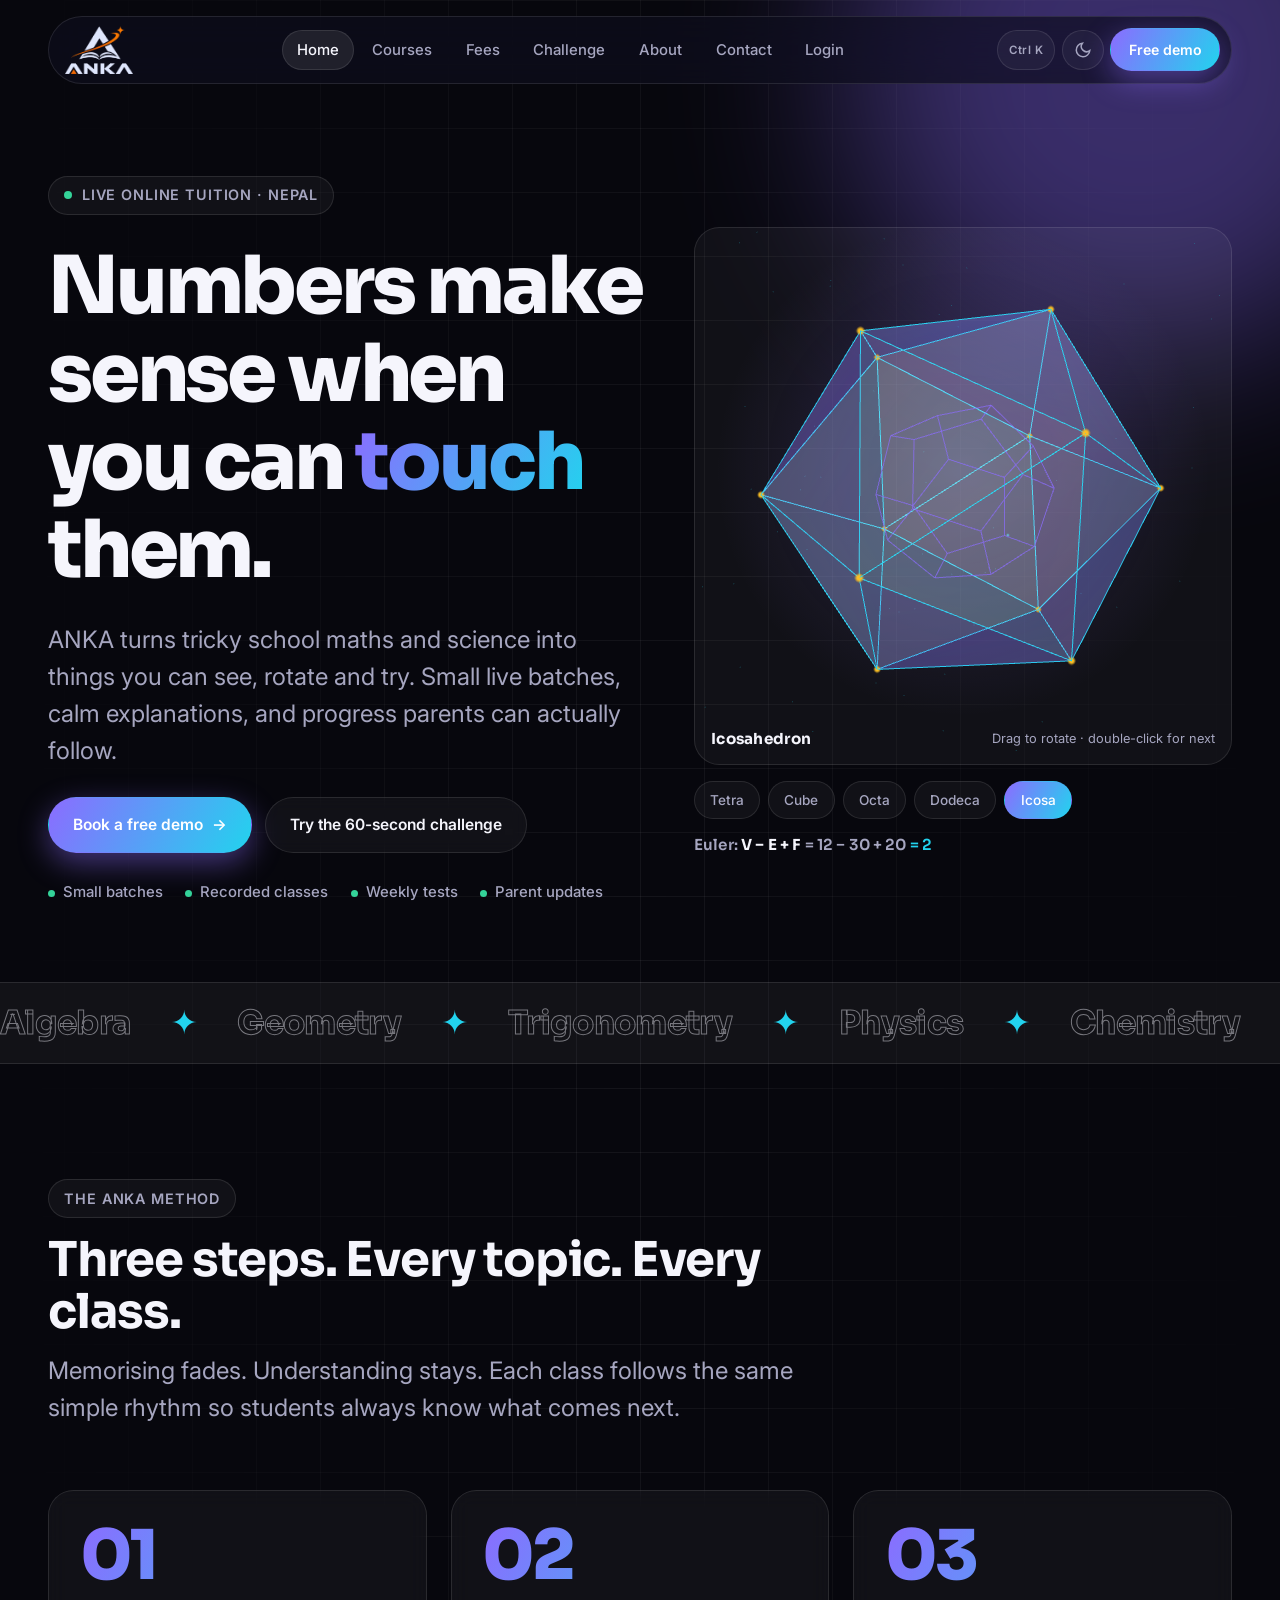
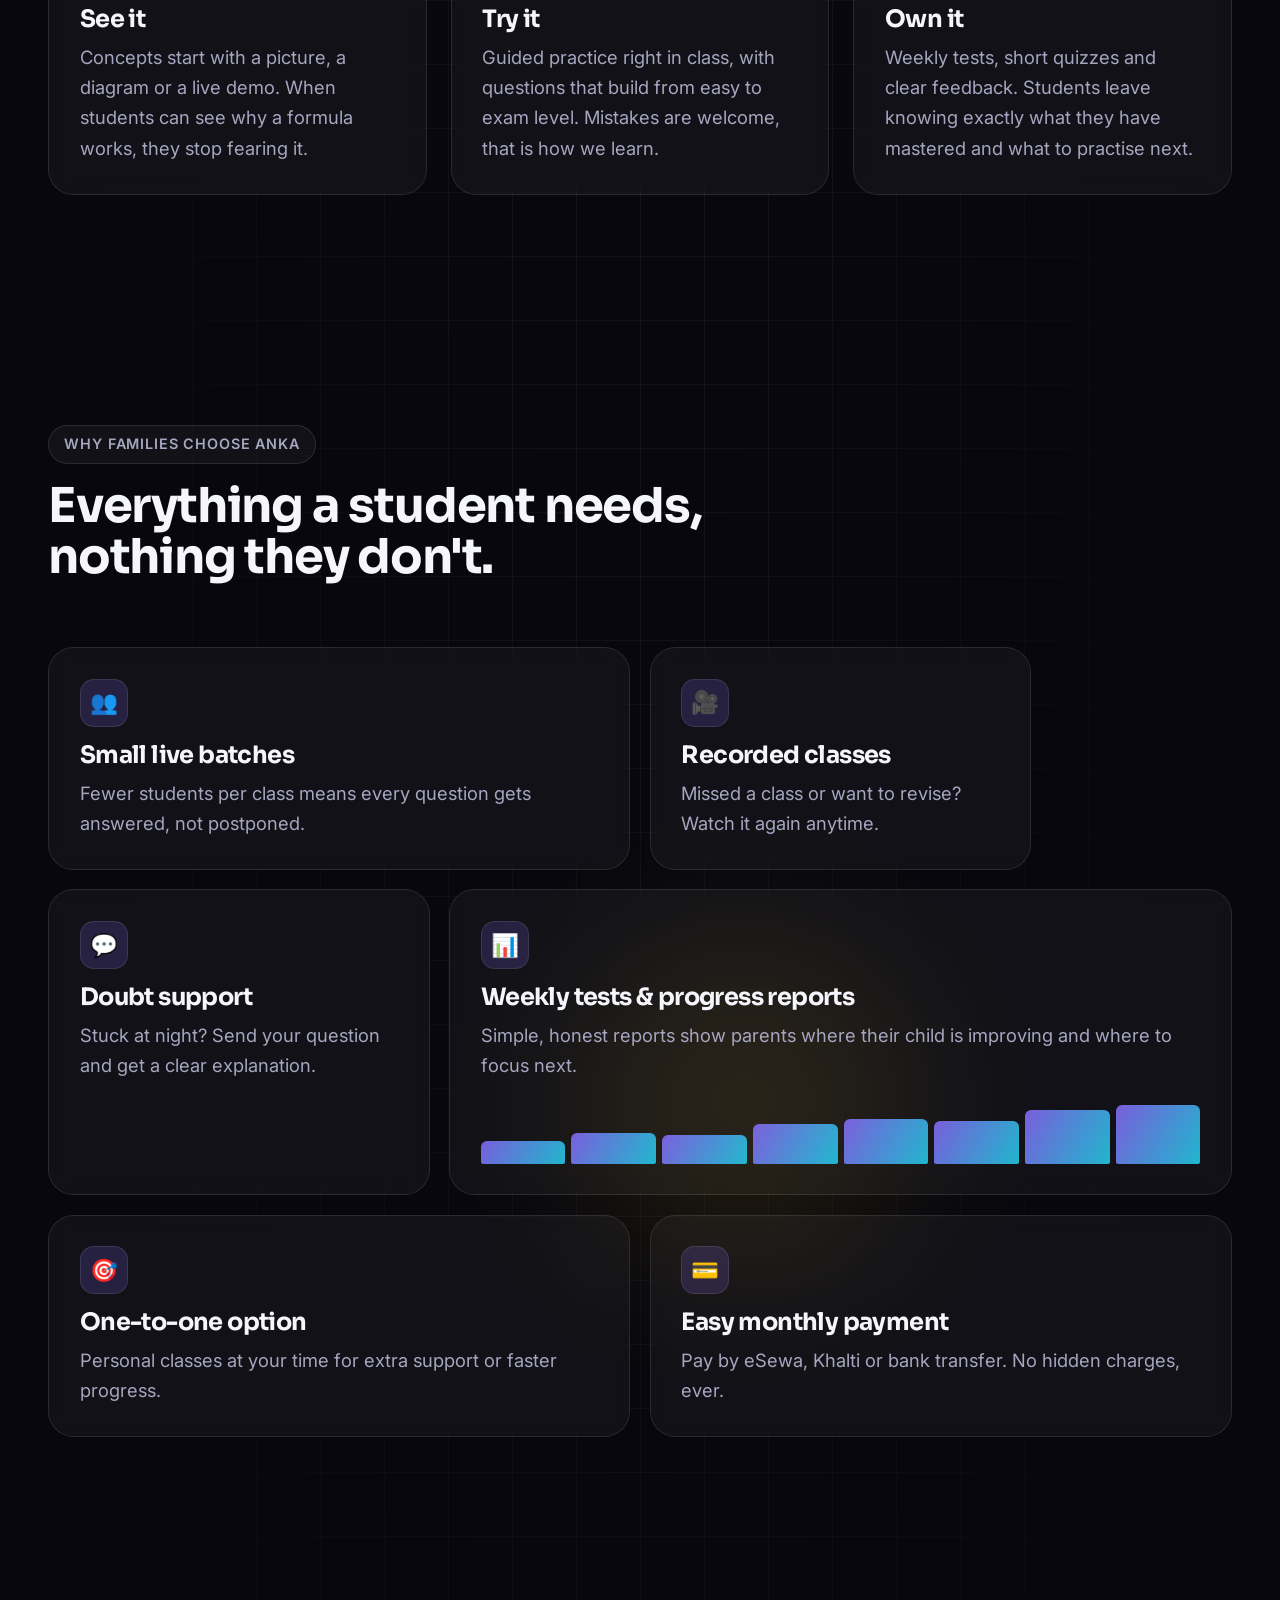
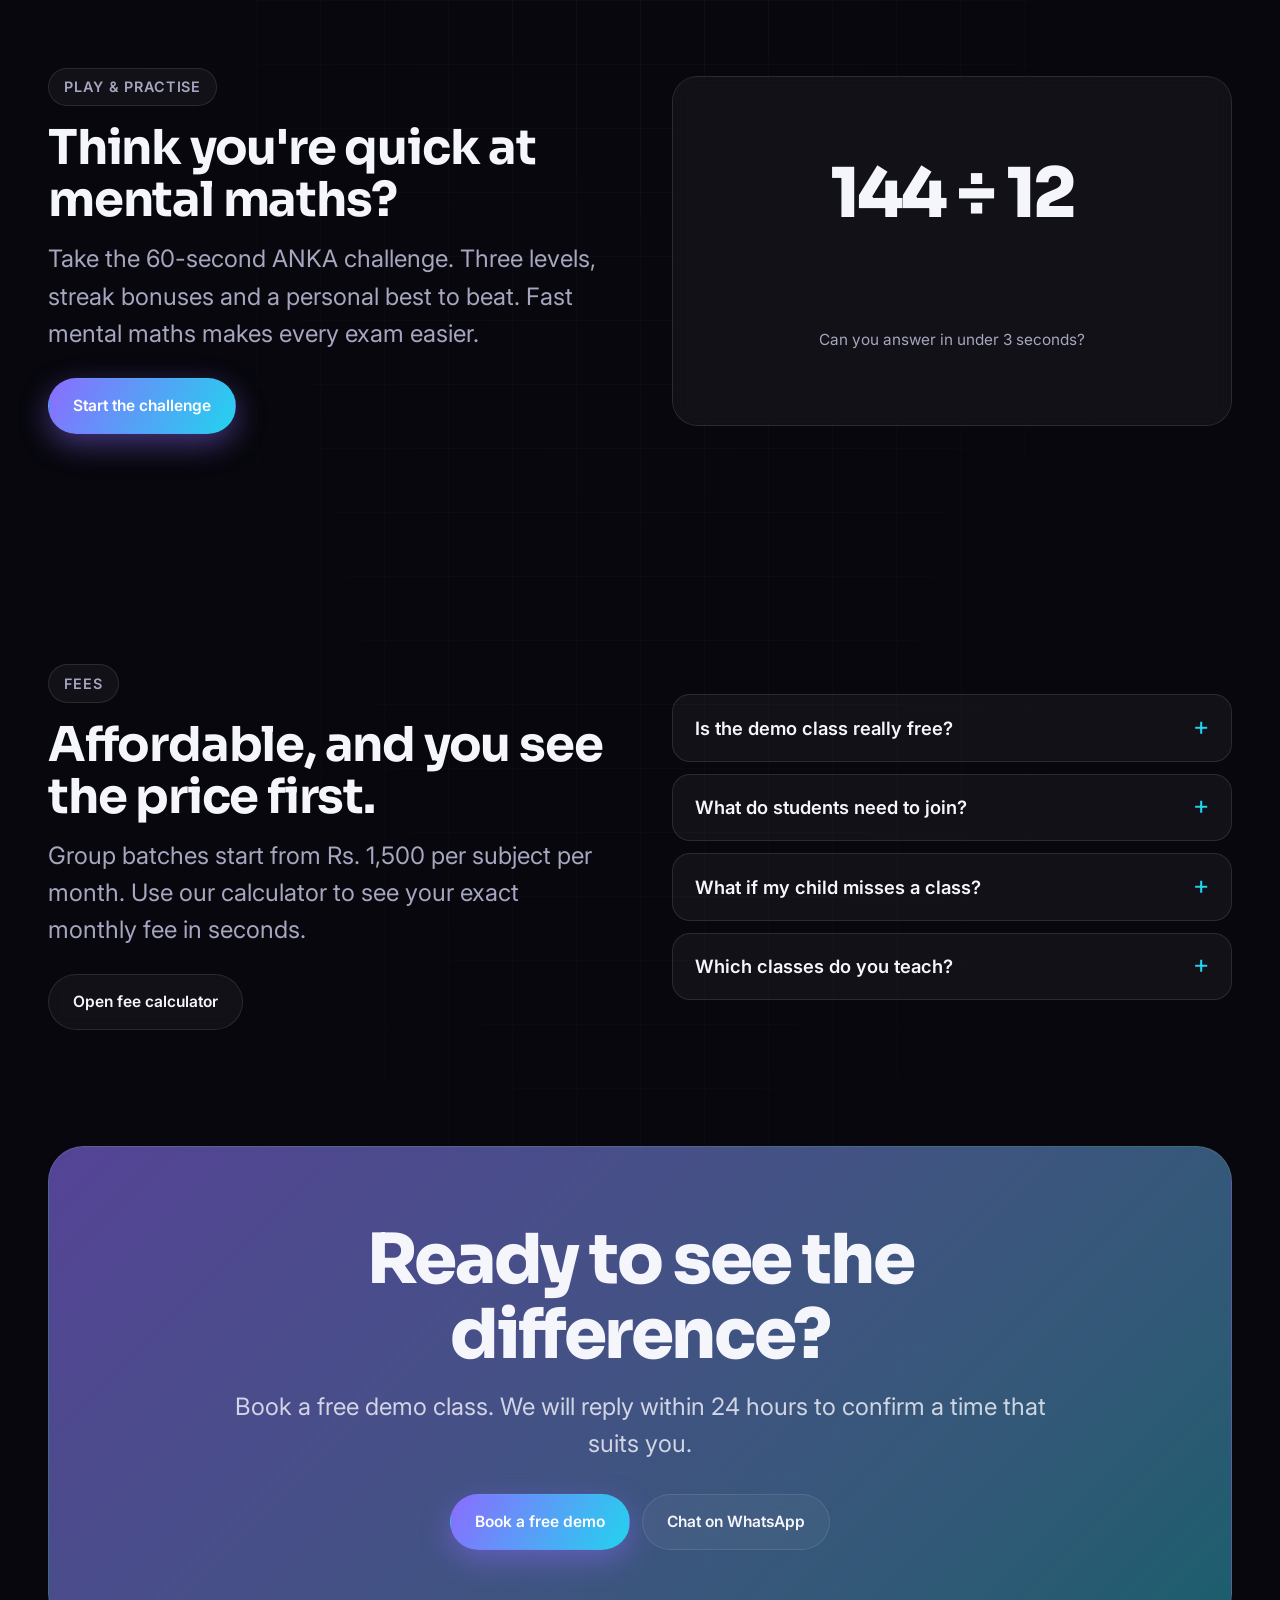
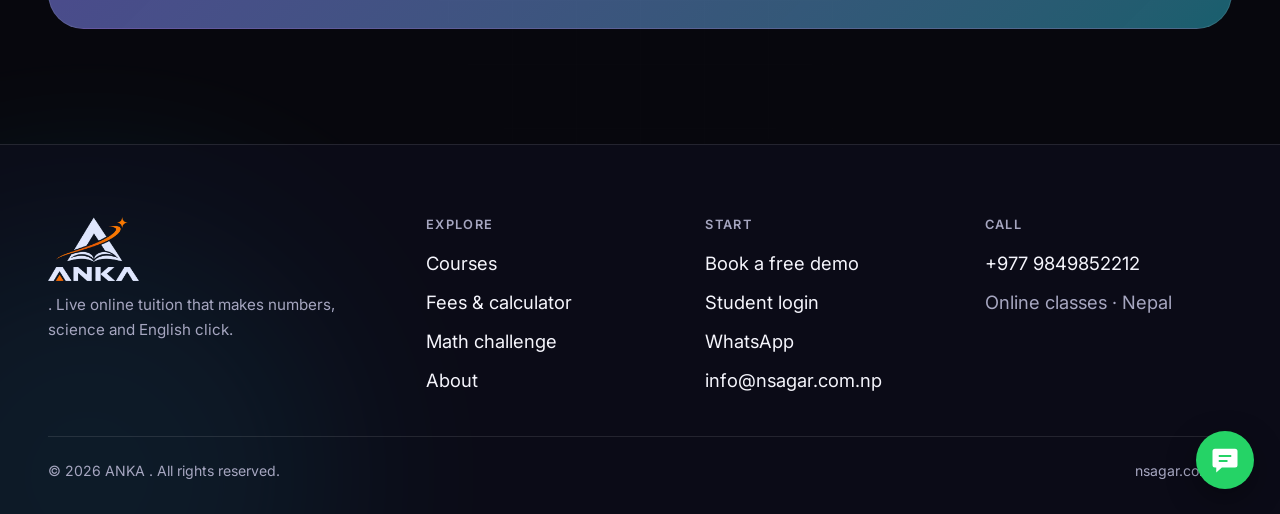
==== commit a77f13ab: "Remove viewport meta tag from index.html Removed the viewport meta tag to adjust scaling behavior." ====
--- a/index.html
+++ b/index.html
@@ -17,7 +17,7 @@
 <link rel="preconnect" href="https://fonts.googleapis.com">
 <link rel="preconnect" href="https://fonts.gstatic.com" crossorigin>
 <link href="https://fonts.googleapis.com/css2?family=Inter:wght@400;500;600;700&display=swap" rel="stylesheet">
-<meta name="viewport" content="width=device-width, initial-scale=1.0, maximum-scale=5.0">
+
 </head>
 <body data-page="home">
 <a class="skip" href="#main">Skip to content</a>
--- a/css/style.css
+++ b/css/style.css
@@ -1,4 +1,4 @@
-/* ANKA by SAGAR — design system. Fluid type + fluid spacing, dark/light themes. */
+/* ANKA — design system. Fluid type + fluid spacing, dark/light themes. */
 :root{
   --bg:#07070d;--bg-2:#0e0e1c;--surface:rgba(255,255,255,.045);--surface-2:rgba(255,255,255,.085);
   --line:rgba(255,255,255,.1);--ink:#f5f5fc;--muted:#a6a6c0;
@@ -60,9 +60,9 @@
 @media (hover:none),(pointer:coarse){.cursor{display:none}}
 
 /* header */
-.site-header{position:fixed;top:0;left:0;right:0;z-index:100;padding-top:clamp(.6rem,1.5vw,1rem);transition:transform .35s}
+.site-header{position:fixed;top:0;left:0;right:0;z-index:1000;padding-top:clamp(.6rem,1.5vw,1rem);transition:transform .35s;overflow:visible !important}
 .site-header.hide{transform:translateY(-120%)}
-.nav{display:flex;align-items:center;justify-content:space-between;gap:1rem;padding:.55rem .65rem .55rem 1rem;border:1px solid var(--line);border-radius:999px;background:color-mix(in srgb,var(--bg-2) 72%,transparent);backdrop-filter:blur(18px) saturate(1.4);-webkit-backdrop-filter:blur(18px) saturate(1.4)}
+.nav{display:flex;align-items:center;justify-content:space-between;gap:1rem;padding:.55rem .65rem .55rem 1rem;border:1px solid var(--line);border-radius:999px;background:color-mix(in srgb,var(--bg-2) 72%,transparent);backdrop-filter:blur(18px) saturate(1.4);-webkit-backdrop-filter:blur(18px) saturate(1.4);overflow:visible !important}
 .brand{display:flex;align-items:center;gap:.65rem}
 .logo{display:block;height:48px;width:auto}
 .logo-lt{display:none}
@@ -124,10 +124,10 @@
 .rotor.swap{opacity:0;transform:translateY(.25em) rotateX(60deg)}
 
 /* hero */
-.hero{padding-top:clamp(7.5rem,14vw,11rem);padding-bottom:clamp(3rem,6vw,6rem)}
+.hero{padding-top:clamp(7.5rem,14vw,11rem);padding-bottom:clamp(3rem,6vw,6rem);width:100% !important;max-width:100% !important;box-sizing:border-box !important}
 .hero-grid{display:grid;grid-template-columns:minmax(0,1.05fr) minmax(0,.95fr);gap:clamp(1.5rem,4vw,4rem);align-items:center}
 .hero-copy>*+*{margin-top:clamp(1rem,2.2vw,1.7rem)}
-.hero-copy .display{font-size:clamp(2.5rem,1rem + 6vw,6rem)}
+.hero-copy .display{font-size:clamp(2rem,1rem + 5vw,5.5rem);line-height:1.1;word-wrap:break-word}
 .cta-row{display:flex;flex-wrap:wrap;gap:.8rem}
 .mini-trust{display:flex;flex-wrap:wrap;gap:.6rem 1.4rem;color:var(--muted);font-size:.93rem;font-weight:500}
 .mini-trust li::before{content:"";display:inline-block;width:7px;height:7px;border-radius:50%;background:var(--ok);margin-right:.5rem;vertical-align:middle}
@@ -309,29 +309,6 @@
 .js [data-reveal]{opacity:0;transform:translateY(28px);transition:opacity .8s cubic-bezier(.2,.7,.2,1),transform .8s cubic-bezier(.2,.7,.2,1);transition-delay:var(--d,0s)}
 .js [data-reveal].in{opacity:1;transform:none}
 
-@media (max-width:980px){
-  .hero-grid,.split,.calc,.contact-grid{grid-template-columns:1fr}
-  .scene-wrap{max-height:520px}
-  .bento{grid-template-columns:repeat(2,1fr)}.bento .card,.bento .w3,.bento .w4{grid-column:span 1}
-  .foot-grid{grid-template-columns:1fr 1fr}
-  .menu-btn{display:inline-grid}.icon-btn kbd,.nav-cta{display:none}
-  .nav-links{position:fixed;inset:0;z-index:-1;flex-direction:column;justify-content:center;align-items:center;gap:.4rem;background:color-mix(in srgb,var(--bg) 96%,transparent);backdrop-filter:blur(20px);opacity:0;pointer-events:none;transition:opacity .3s}
-  .nav-links a{font:700 var(--step-3) Sora,Inter,system-ui,sans-serif;padding:.5rem 1.4rem;color:var(--ink)}
-  .menu-open .nav-links{opacity:1;pointer-events:auto}
-  #paletteBtn{display:none}
-}
-@media (max-width:560px){
-  .bento{grid-template-columns:1fr}
-  form .row{grid-template-columns:1fr}
-  .foot-grid{grid-template-columns:1fr}
-  .timeline .card{grid-template-columns:1fr;gap:.4rem}
-  .scene-hud .hint{display:none}
-}
-@media (prefers-reduced-motion:reduce){
-  *,*::before,*::after{animation-duration:.01ms!important;animation-iteration-count:1!important;transition-duration:.01ms!important;scroll-behavior:auto!important}
-  .js [data-reveal]{opacity:1;transform:none}
-}
-
 /* ---- Student accounts (register / login / account) ---- */
 .auth-wrap{max-width:520px;margin-inline:auto}
 .auth-wrap label.l,.acct-grid label.l{display:block;margin:1.1rem 0 .45rem;font-weight:600;font-size:.88rem}
@@ -351,154 +328,147 @@
 .st-cancelled{background:color-mix(in srgb,var(--bad) 18%,transparent);border-color:var(--bad)}
 .link-btn{background:none;border:0;padding:0;margin-top:.5rem;color:var(--bad);font:600 .84rem Inter,system-ui,sans-serif;cursor:pointer;text-decoration:underline;text-underline-offset:3px}
 
-/* Responsive Mobile Navigation Drawer & Font Size Calibration */
+/* ==========================================================
+   CLEAN RESPONSIVE MEDIA QUERIES & MOBILE NAVIGATION OVERLAY
+   ========================================================== */
+
+@media (max-width:980px){
+  .hero-grid,.split,.calc,.contact-grid{grid-template-columns:1fr}
+  .scene-wrap{max-height:520px}
+  .bento{grid-template-columns:repeat(2,1fr)}.bento .card,.bento .w3,.bento .w4{grid-column:span 1}
+  .foot-grid{grid-template-columns:1fr 1fr}
+  .menu-btn{display:inline-grid}.icon-btn kbd,.nav-cta{display:none}
+  #paletteBtn{display:none}
+
+  /* Untrapped Mobile Drawer Container */
+  .nav-links{
+    position: fixed !important;
+    top: 72px !important;
+    left: 0 !important;
+    right: 0 !important;
+    bottom: 0 !important;
+    width: 100vw !important;
+    height: calc(100vh - 72px) !important;
+    background: #090d16 !important;
+    background-color: #090d16 !important;
+    flex-direction: column !important;
+    justify-content: flex-start !important;
+    align-items: center !important;
+    padding: 32px 20px !important;
+    gap: 14px !important;
+    z-index: 999999 !important;
+    overflow-y: auto !important;
+    opacity: 0;
+    pointer-events: none;
+    transition: opacity .25s ease;
+    border-top: 1px solid var(--line);
+    box-shadow: 0 20px 40px rgba(0, 0, 0, 0.85);
+  }
+
+  /* Corrected font size & touch target cards for menu links */
+  .nav-links a{
+    font: 600 16px Inter,system-ui,sans-serif !important;
+    color: #f1f5f9 !important;
+    text-decoration: none !important;
+    letter-spacing: .01em !important;
+    display: flex !important;
+    align-items: center !important;
+    justify-content: center !important;
+    width: 100% !important;
+    max-width: 290px !important;
+    padding: 13px 20px !important;
+    border-radius: 12px !important;
+    background: rgba(255, 255, 255, 0.05) !important;
+    border: 1px solid rgba(255, 255, 255, 0.1) !important;
+    box-sizing: border-box !important;
+    transition: background-color .2s ease, border-color .2s ease !important;
+  }
+
+  .nav-links a:hover,
+  .nav-links a:active{
+    background: rgba(56, 189, 248, 0.15) !important;
+    color: #38bdf8 !important;
+    border-color: #38bdf8 !important;
+  }
+
+  .menu-open .nav-links{
+    opacity: 1 !important;
+    pointer-events: auto !important;
+  }
+}
+
+@media (max-width:560px){
+  .bento{grid-template-columns:1fr}
+  form .row{grid-template-columns:1fr}
+  .foot-grid{grid-template-columns:1fr}
+  .timeline .card{grid-template-columns:1fr;gap:.4rem}
+  .scene-hud .hint{display:none}
+  .hero-copy .display{font-size: clamp(2rem, 8.5vw, 3rem) !important;}
+}
+
+@media (prefers-reduced-motion:reduce){
+  *,*::before,*::after{animation-duration:.01ms!important;animation-iteration-count:1!important;transition-duration:.01ms!important;scroll-behavior:auto!important}
+  .js [data-reveal]{opacity:1;transform:none}
+
+  /* ========================================================
+   MOBILE FLUID EDGE-TO-EDGE GUTTER FIX
+   ======================================================== */
+
 @media screen and (max-width: 768px) {
-  /* 1. Reset the mobile menu drawer container */
-  .nav-menu,
-  nav ul,
-  .mobile-menu,
-  #navMenu {
-    position: fixed;
-    top: 60px;                           /* Sits cleanly below your logo bar */
-    left: 0;
-    width: 100%;
-    height: auto;
-    max-height: 85vh;
-    overflow-y: auto;
-    
-    /* Solid opaque dark backdrop to prevent overlapping underlying hero text */
-    background-color: #0d1117 !important;
-    backdrop-filter: blur(14px);
-    -webkit-backdrop-filter: blur(14px);
-    
-    /* Layout and Spacing */
+  /* 1. Unify the side spacing for containers and sections */
+  :root {
+    --gutter: 16px !important; /* Locks left/right mobile margin to an exact clean 16px */
+  }
+
+  .container,
+  .narrow,
+  .hero,
+  section {
+    width: 100% !important;
+    max-width: 100% !important;
+    padding-left: 16px !important;
+    padding-right: 16px !important;
+    margin-left: 0 !important;
+    margin-right: 0 !important;
+    box-sizing: border-box !important;
+  }
+
+  /* 2. Align the header pill to match the content margins */
+  .site-header {
+    padding-left: 16px !important;
+    padding-right: 16px !important;
+    width: 100% !important;
+    box-sizing: border-box !important;
+  }
+
+  .site-header .container {
+    padding-left: 0 !important;
+    padding-right: 0 !important;
+    width: 100% !important;
+  }
+
+  /* 3. Hero content alignment */
+  .hero {
+    padding-top: 5.5rem !important; /* Clean distance under the fixed header */
+    text-align: left; /* Keeps titles, badges, and trust lists evenly left-anchored */
+  }
+
+  .hero-copy {
+    width: 100% !important;
+    max-width: 100% !important;
+  }
+
+  /* 4. Full-width mobile CTA buttons */
+  .cta-row {
     display: flex;
     flex-direction: column;
-    align-items: center;
-    justify-content: flex-start;
-    padding: 24px 16px 32px 16px;
-    gap: 12px;                          /* Keeps items neatly separated without huge gaps */
-    z-index: 99999 !important;          /* Stays strictly on top */
-    box-shadow: 0 16px 32px rgba(0, 0, 0, 0.7);
-    border-bottom: 1px solid rgba(255, 255, 255, 0.1);
-  }
-
-  /* 2. Fix the link font sizing: clamp between 15px and 17px */
-  .nav-menu a,
-  nav ul li a,
-  .mobile-menu a,
-  #navMenu a {
-    font-size: clamp(0.95rem, 4vw, 1.05rem) !important; /* ~15px to 17px, never massive */
-    font-weight: 500 !important;                        /* Medium weight prevents bulky text */
-    letter-spacing: 0.01em;
-    color: #e6edf3 !important;
-    text-decoration: none;
-    
-    display: block;
-    width: 90%;
-    max-width: 300px;
-    padding: 10px 16px;
-    text-align: center;
-    border-radius: 8px;
-    background: transparent;
-    transition: background-color 0.2s ease, color 0.2s ease;
-  }
-
-  /* 3. Subtle tap highlight for mobile screens */
-  .nav-menu a:hover,
-  .nav-menu a:active,
-  nav ul li a:active {
-    background-color: rgba(255, 255, 255, 0.08) !important;
-    color: #38bdf8 !important;                          /* ANKA cyan accent */
-  }
-
-  /* 4. Special styling for Challenge / Login CTA if styled as a button */
-  .nav-menu a.btn,
-  .nav-menu a[href*="login"],
-  .nav-menu a[href*="challenge"] {
-    font-weight: 600 !important;
-    border: 1px solid rgba(255, 255, 255, 0.12);
-  }
-}
-}
-/* ========================================================
-   FIX: UNTRAP HEADER & MOBILE NAVIGATION DRAWER
-   ======================================================== */
-
-/* 1. Ensure the header container never clips its dropdown */
-header, 
-.site-header, 
-.navbar, 
-nav {
-  overflow: visible !important; /* CRITICAL: Prevents menu scrolling inside header */
-}
-
-/* 2. Responsive mobile navigation drawer */
-@media screen and (max-width: 900px) {
-  
-  /* Target the nav container when open/active */
-  .nav-links,
-  .nav-menu,
-  nav ul,
-  .mobile-menu {
-    position: fixed !important;
-    top: 60px !important;                 /* Starts right below the top navigation bar */
-    left: 0 !important;
-    right: 0 !important;
-    width: 100vw !important;
-    height: auto !important;
-    min-height: calc(100vh - 60px) !important;
-    
-    /* Solid opaque background to block out any text beneath */
-    background: #090d16 !important;
-    background-color: #090d16 !important;
-    
-    /* Layout & Positioning */
-    display: flex !important;
-    flex-direction: column !important;
-    align-items: center !important;
-    justify-content: flex-start !important;
-    padding: 30px 20px !important;
-    gap: 16px !important;
-    
-    /* Lift strictly above hero titles and body content */
-    z-index: 999999 !important;
-    box-shadow: 0 20px 40px rgba(0, 0, 0, 0.8) !important;
-    border-top: 1px solid rgba(255, 255, 255, 0.08) !important;
-  }
-
-  /* 3. Strict typography reset for the 4 menu links */
-  .nav-links a,
-  .nav-menu a,
-  nav ul li a,
-  .mobile-menu a {
-    font-size: 16px !important;           /* Fixed, clean, readable size */
-    line-height: 1.4 !important;
-    font-weight: 600 !important;
-    letter-spacing: 0.02em !important;
-    text-transform: none !important;
-    color: #f1f5f9 !important;            /* Clean crisp white */
-    text-decoration: none !important;
-    
-    /* Touch Target Button Style */
-    display: block !important;
-    width: 100% !important;
-    max-width: 280px !important;
-    padding: 12px 16px !important;
-    text-align: center !important;
-    background: rgba(255, 255, 255, 0.04) !important;
-    border: 1px solid rgba(255, 255, 255, 0.08) !important;
-    border-radius: 8px !important;
-    transition: all 0.2s ease !important;
-  }
-
-  /* Tap & Hover states */
-  .nav-links a:hover,
-  .nav-links a:active,
-  .nav-menu a:hover,
-  .nav-menu a:active {
-    background: rgba(56, 189, 248, 0.12) !important;
-    color: #38bdf8 !important;            /* ANKA cyan accent */
-    border-color: #38bdf8 !important;
-  }
-}
+    width: 100%;
+    gap: 10px;
+  }
+
+  .cta-row .btn {
+    width: 100%;
+    justify-content: center;
+  }
+}
+}
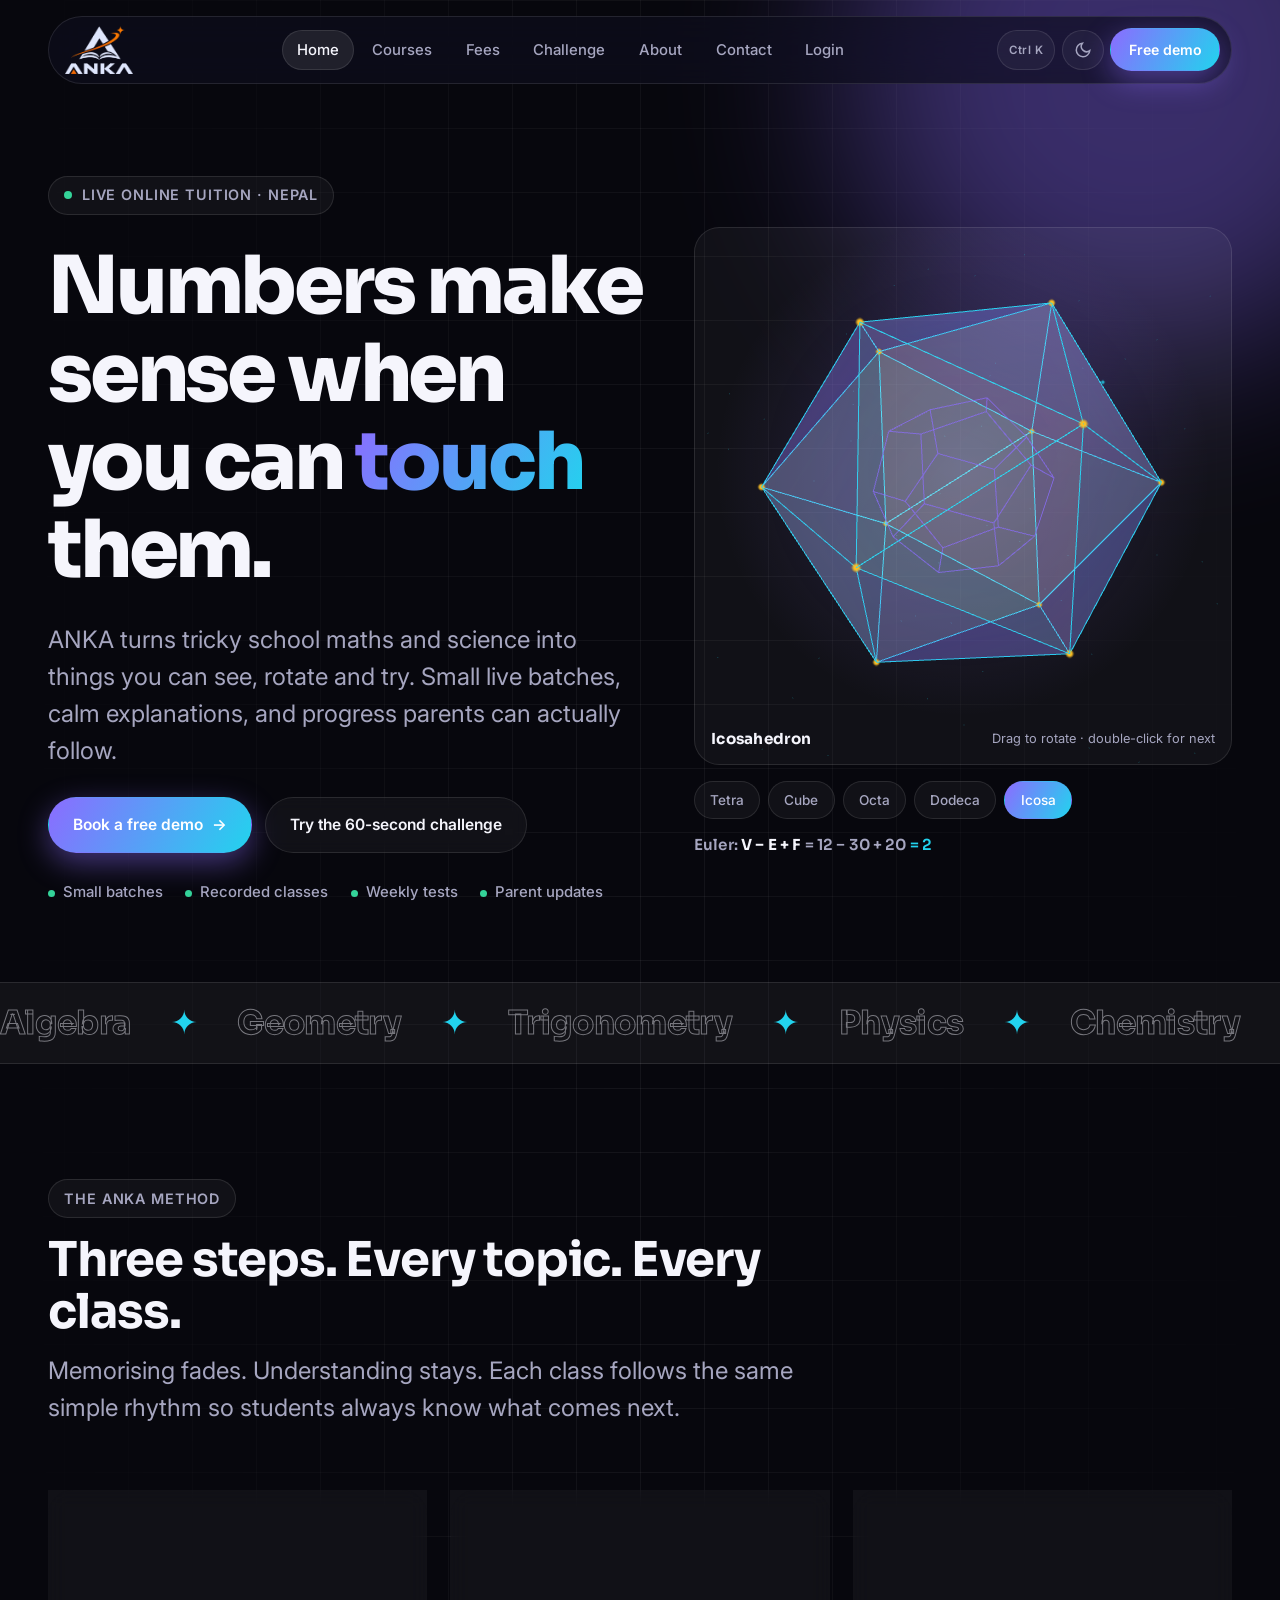
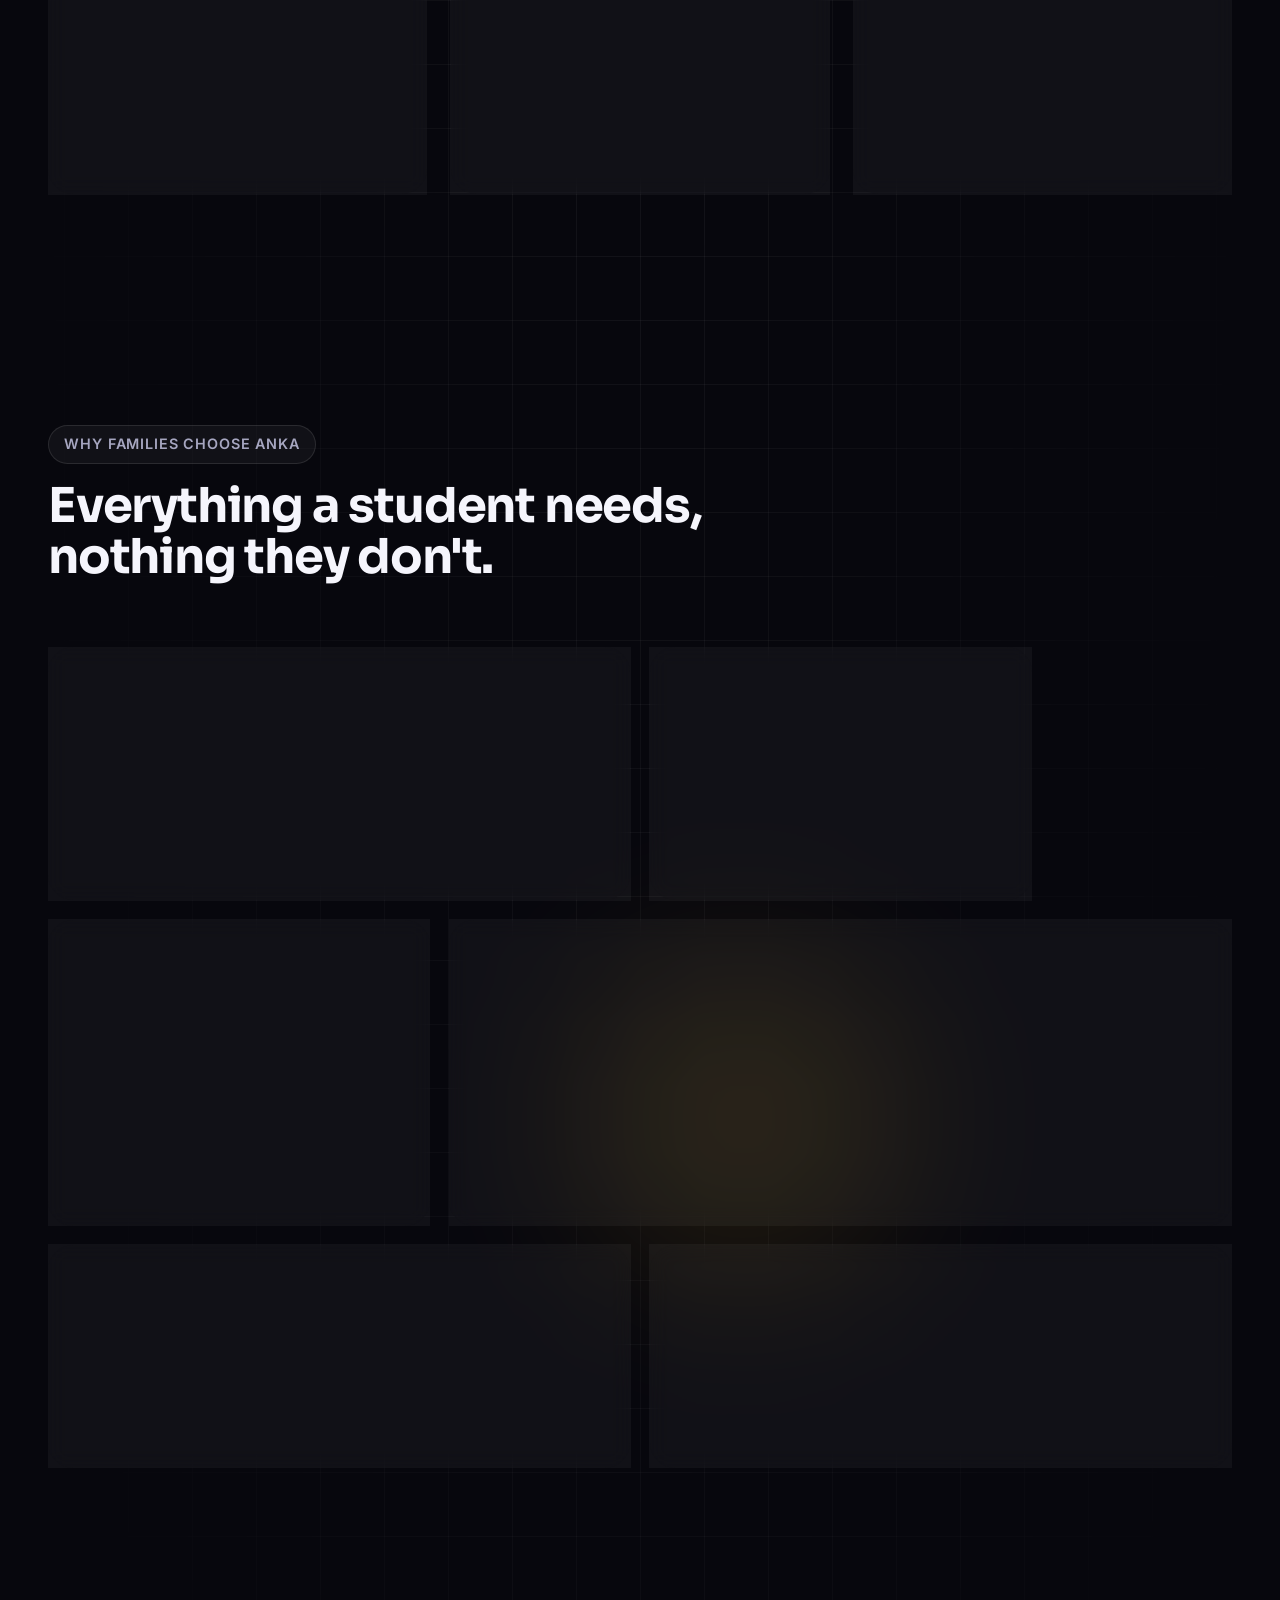
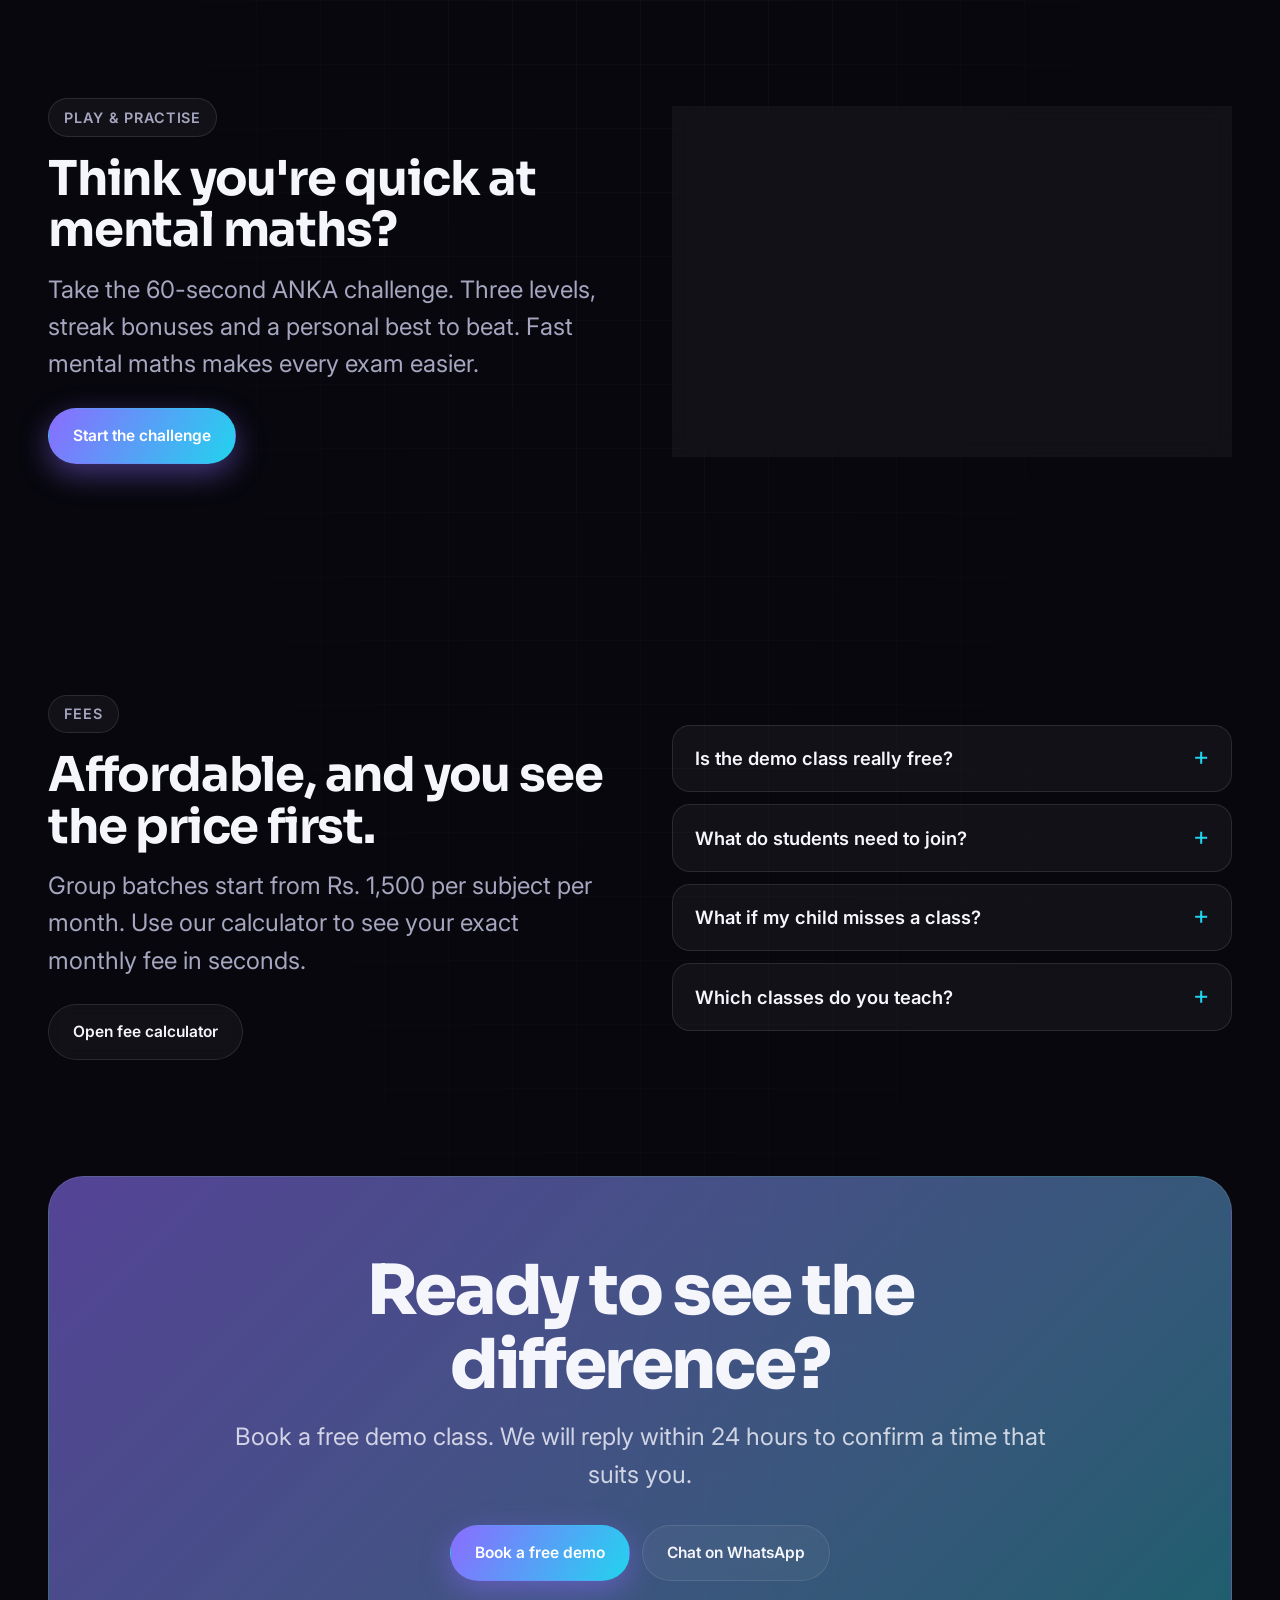
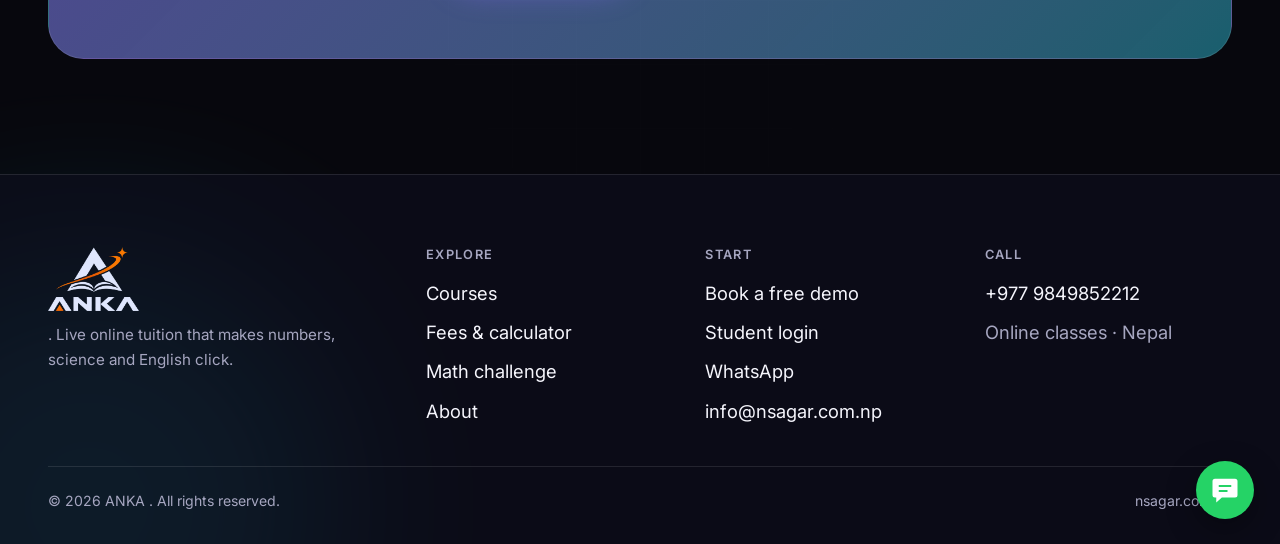
==== commit c44bd7af: "Replace article with link for recorded classes" ====
--- a/index.html
+++ b/index.html
@@ -88,7 +88,7 @@
     </div>
     <div class="bento">
       <article class="card w3" data-reveal><div class="ico">👥</div><h3 class="h3">Small live batches</h3><p>Fewer students per class means every question gets answered, not postponed.</p></article>
-      <article class="card" data-reveal><div class="ico">🎥</div><h3 class="h3">Recorded classes</h3><p>Missed a class or want to revise? Watch it again anytime.</p></article>
+      <a class="card" href="videos.html" data-reveal style="display:block"><div class="ico">🎥</div><h3 class="h3">Recorded classes</h3><p>Missed a class or want to revise? Watch it again anytime. <b class="grad-text">Watch now →</b></p></a>
       <article class="card" data-reveal><div class="ico">💬</div><h3 class="h3">Doubt support</h3><p>Stuck at night? Send your question and get a clear explanation.</p></article>
       <article class="card w4" data-reveal><div class="ico">📊</div><h3 class="h3">Weekly tests &amp; progress reports</h3><p>Simple, honest reports show parents where their child is improving and where to focus next.</p><div class="bars" aria-hidden="true"><i style="--h:35%"></i><i style="--h:48%"></i><i style="--h:44%"></i><i style="--h:62%"></i><i style="--h:70%"></i><i style="--h:66%"></i><i style="--h:84%"></i><i style="--h:92%"></i></div></article>
       <article class="card w3" data-reveal><div class="ico">🎯</div><h3 class="h3">One-to-one option</h3><p>Personal classes at your time for extra support or faster progress.</p></article>
--- a/css/style.css
+++ b/css/style.css
@@ -25,8 +25,8 @@
   color-scheme:light;
 }
 *,*::before,*::after{box-sizing:border-box;margin:0;padding:0}
-html{scroll-behavior:smooth;-webkit-text-size-adjust:100%}
-body{font-family:Inter,system-ui,-apple-system,"Segoe UI",sans-serif;font-size:var(--step-0);line-height:1.65;color:var(--ink);background:var(--bg);overflow-x:hidden;-webkit-font-smoothing:antialiased;animation:pageIn .6s both}
+html{scroll-behavior:smooth;-webkit-text-size-adjust:100%;overflow-x:hidden;max-width:100%}
+body{max-width:100%;font-family:Inter,system-ui,-apple-system,"Segoe UI",sans-serif;font-size:var(--step-0);line-height:1.65;color:var(--ink);background:var(--bg);overflow-x:hidden;-webkit-font-smoothing:antialiased;animation:pageIn .6s both}
 body.leaving{opacity:0;transition:opacity .22s}
 @keyframes pageIn{from{opacity:0;transform:translateY(10px)}to{opacity:1;transform:none}}
 img,svg,canvas{display:block;max-width:100%}
@@ -347,8 +347,8 @@
     left: 0 !important;
     right: 0 !important;
     bottom: 0 !important;
-    width: 100vw !important;
-    height: calc(100vh - 72px) !important;
+    width: auto !important;
+    height: auto !important;
     background: #090d16 !important;
     background-color: #090d16 !important;
     flex-direction: column !important;
@@ -359,8 +359,9 @@
     z-index: 999999 !important;
     overflow-y: auto !important;
     opacity: 0;
+    visibility: hidden;
     pointer-events: none;
-    transition: opacity .25s ease;
+    transition: opacity .25s ease, visibility .25s;
     border-top: 1px solid var(--line);
     box-shadow: 0 20px 40px rgba(0, 0, 0, 0.85);
   }
@@ -393,8 +394,13 @@
 
   .menu-open .nav-links{
     opacity: 1 !important;
+    visibility: visible !important;
     pointer-events: auto !important;
   }
+
+  /* backdrop-filter on the nav traps fixed children inside it; drop it here so the drawer is viewport-relative */
+  .nav,.menu-open .nav{backdrop-filter:none !important;-webkit-backdrop-filter:none !important;background:var(--bg-2) !important}
+  .hero-grid,.split,.calc,.contact-grid{grid-template-columns:minmax(0,1fr)}
 }
 
 @media (max-width:560px){
@@ -409,66 +415,62 @@
 @media (prefers-reduced-motion:reduce){
   *,*::before,*::after{animation-duration:.01ms!important;animation-iteration-count:1!important;transition-duration:.01ms!important;scroll-behavior:auto!important}
   .js [data-reveal]{opacity:1;transform:none}
-
-  /* ========================================================
-   MOBILE FLUID EDGE-TO-EDGE GUTTER FIX
-   ======================================================== */
-
-@media screen and (max-width: 768px) {
-  /* 1. Unify the side spacing for containers and sections */
-  :root {
-    --gutter: 16px !important; /* Locks left/right mobile margin to an exact clean 16px */
-  }
-
-  .container,
-  .narrow,
-  .hero,
-  section {
-    width: 100% !important;
-    max-width: 100% !important;
-    padding-left: 16px !important;
-    padding-right: 16px !important;
-    margin-left: 0 !important;
-    margin-right: 0 !important;
-    box-sizing: border-box !important;
-  }
-
-  /* 2. Align the header pill to match the content margins */
-  .site-header {
-    padding-left: 16px !important;
-    padding-right: 16px !important;
-    width: 100% !important;
-    box-sizing: border-box !important;
-  }
-
-  .site-header .container {
-    padding-left: 0 !important;
-    padding-right: 0 !important;
-    width: 100% !important;
-  }
-
-  /* 3. Hero content alignment */
-  .hero {
-    padding-top: 5.5rem !important; /* Clean distance under the fixed header */
-    text-align: left; /* Keeps titles, badges, and trust lists evenly left-anchored */
-  }
-
-  .hero-copy {
-    width: 100% !important;
-    max-width: 100% !important;
-  }
-
-  /* 4. Full-width mobile CTA buttons */
-  .cta-row {
-    display: flex;
-    flex-direction: column;
-    width: 100%;
-    gap: 10px;
-  }
-
-  .cta-row .btn {
-    width: 100%;
-    justify-content: center;
-  }
-}
-}
+}
+
+/* ==========================================================
+   MOBILE FIT — everything sizes to the screen, no side gap
+   ========================================================== */
+@media (max-width:768px){
+  :root{--gutter:18px}
+  html,body{width:100%;max-width:100%;overflow-x:hidden}
+  /* grid/flex children may shrink instead of stretching the page */
+  .container>*,.narrow>*,.hero-grid>*,.split>*,.calc>*,.contact-grid>*,.acct-grid>*,.grid-3>*,.bento>*{min-width:0}
+  .grid-3{grid-template-columns:minmax(0,1fr)}
+  .hero{padding-top:5.5rem;padding-bottom:2rem}
+  .hero-grid{gap:1.5rem}
+  .hero-copy .display{font-size:clamp(2rem,8vw,3rem);line-height:1.12;letter-spacing:-.03em;overflow-wrap:anywhere}
+  .h1,.h2,.lead,.card h3,.card p{overflow-wrap:anywhere}
+  .lead{max-width:100%}
+  .cta-row{flex-direction:column;align-items:stretch}
+  .cta-row .btn,.form-actions .btn{width:100%;white-space:normal;text-align:center}
+  .scene-wrap{max-height:380px}
+  .site-header{padding-inline:14px}
+  .site-header .nav{width:100%;max-width:100%;margin:0;padding:.5rem .8rem}
+  .game-stage,.g-row{max-width:100%}
+  .table-wrap{max-width:100%}
+  .foot-bottom{flex-direction:column}
+}
+/* Secure Video Player Wrapper */
+.video-secure-wrap {
+  position: relative;
+  width: 100%;
+  padding-bottom: 56.25%; /* 16:9 aspect ratio */
+  height: 0;
+  overflow: hidden;
+  border-radius: 14px;
+  background: #000;
+  border: 1px solid var(--line);
+  user-select: none;
+  -webkit-user-select: none;
+}
+
+.video-secure-wrap iframe {
+  position: absolute;
+  top: 0;
+  left: 0;
+  width: 100%;
+  height: 100%;
+  border: 0;
+}
+
+/* Invisible shield blocking the top Drive popout and open-in-new-tab buttons */
+.video-shield-top {
+  position: absolute;
+  top: 0;
+  left: 0;
+  right: 0;
+  height: 54px;
+  z-index: 10;
+  background: transparent;
+  pointer-events: auto; /* Catches all clicks intended for the Drive header bar */
+}
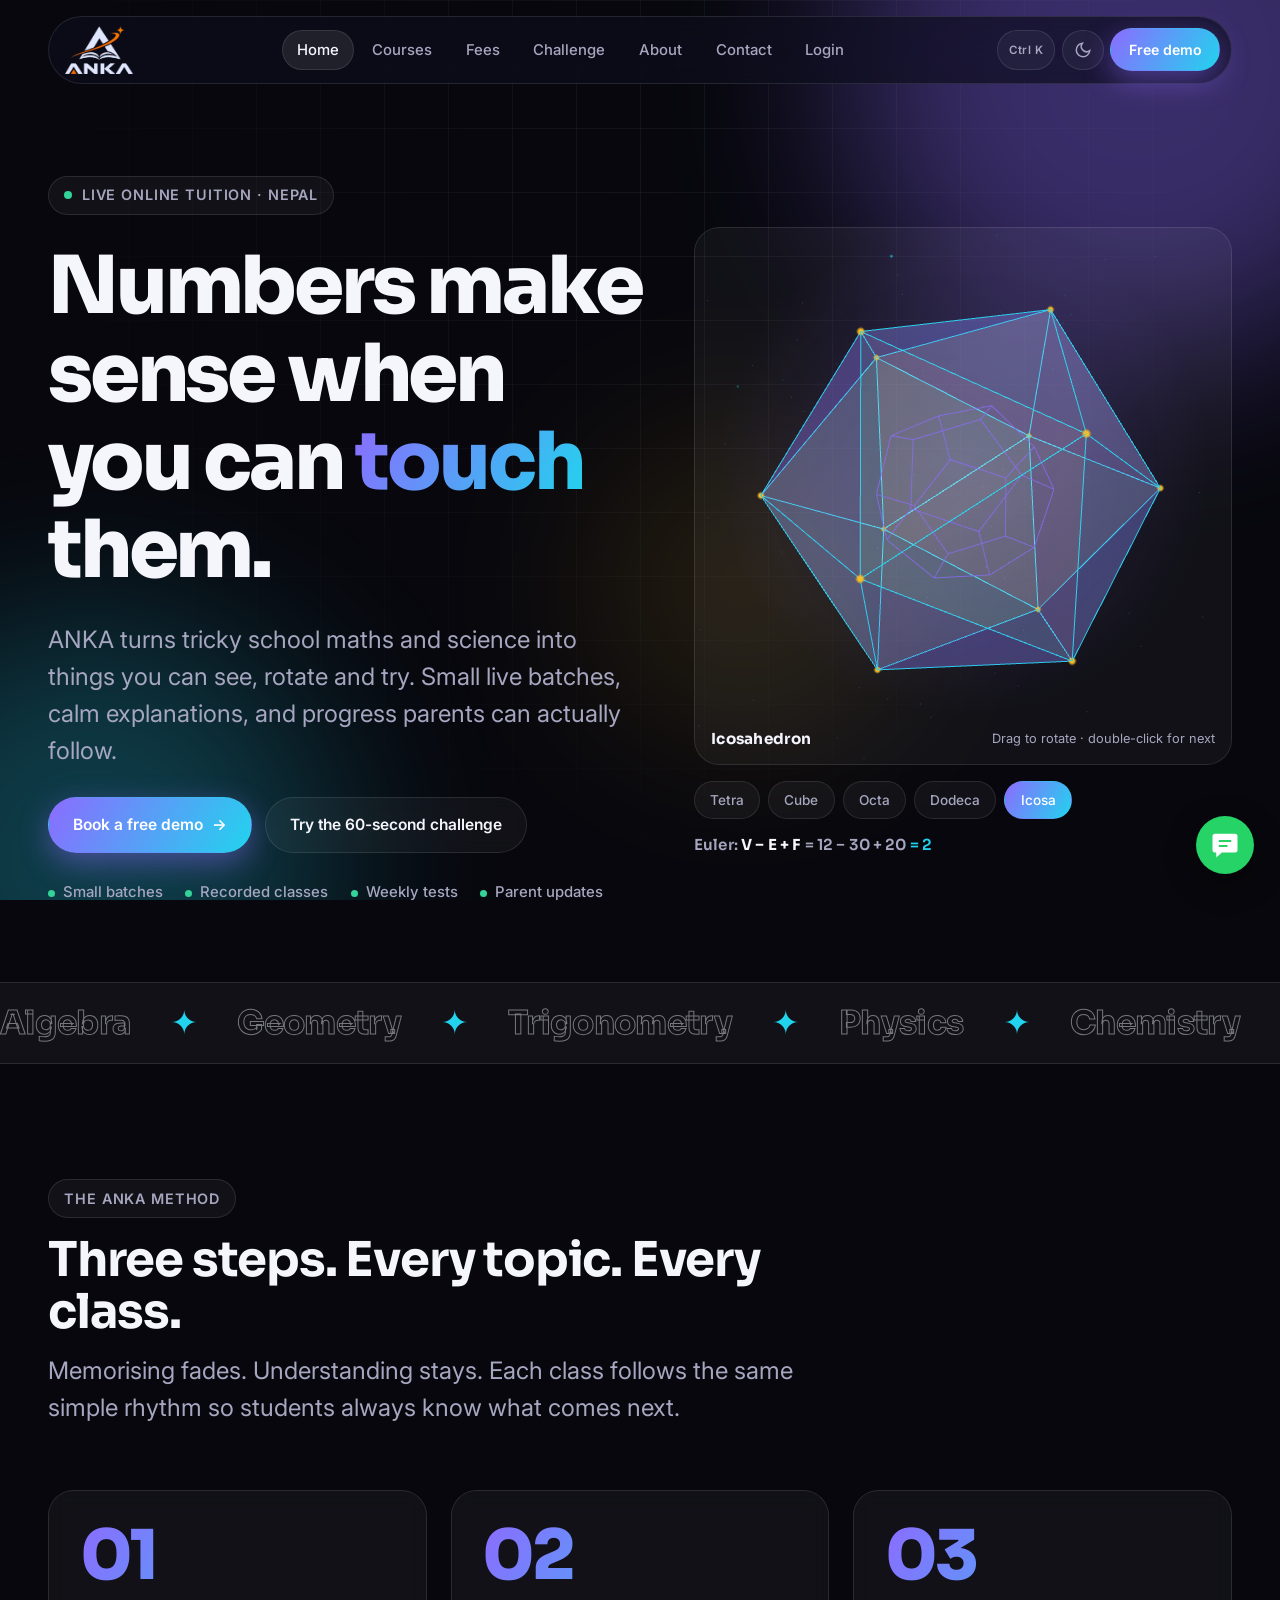
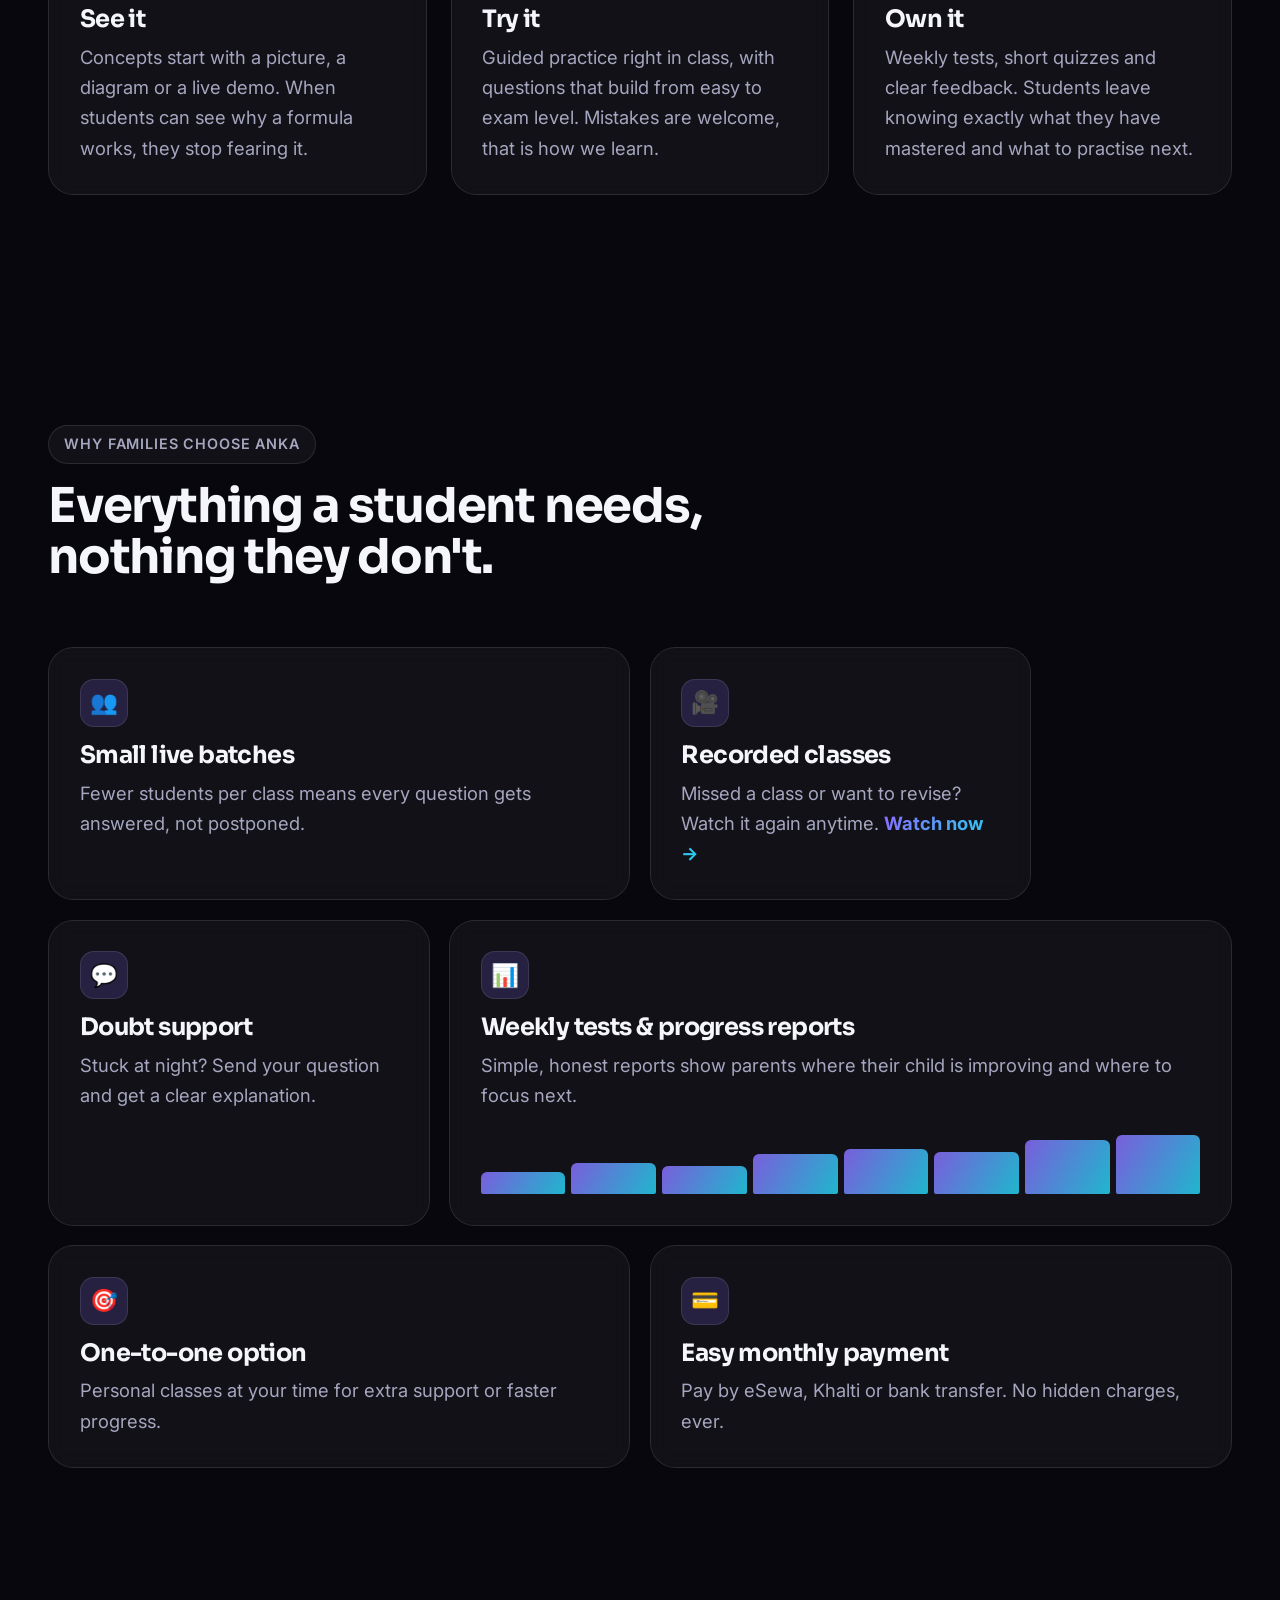
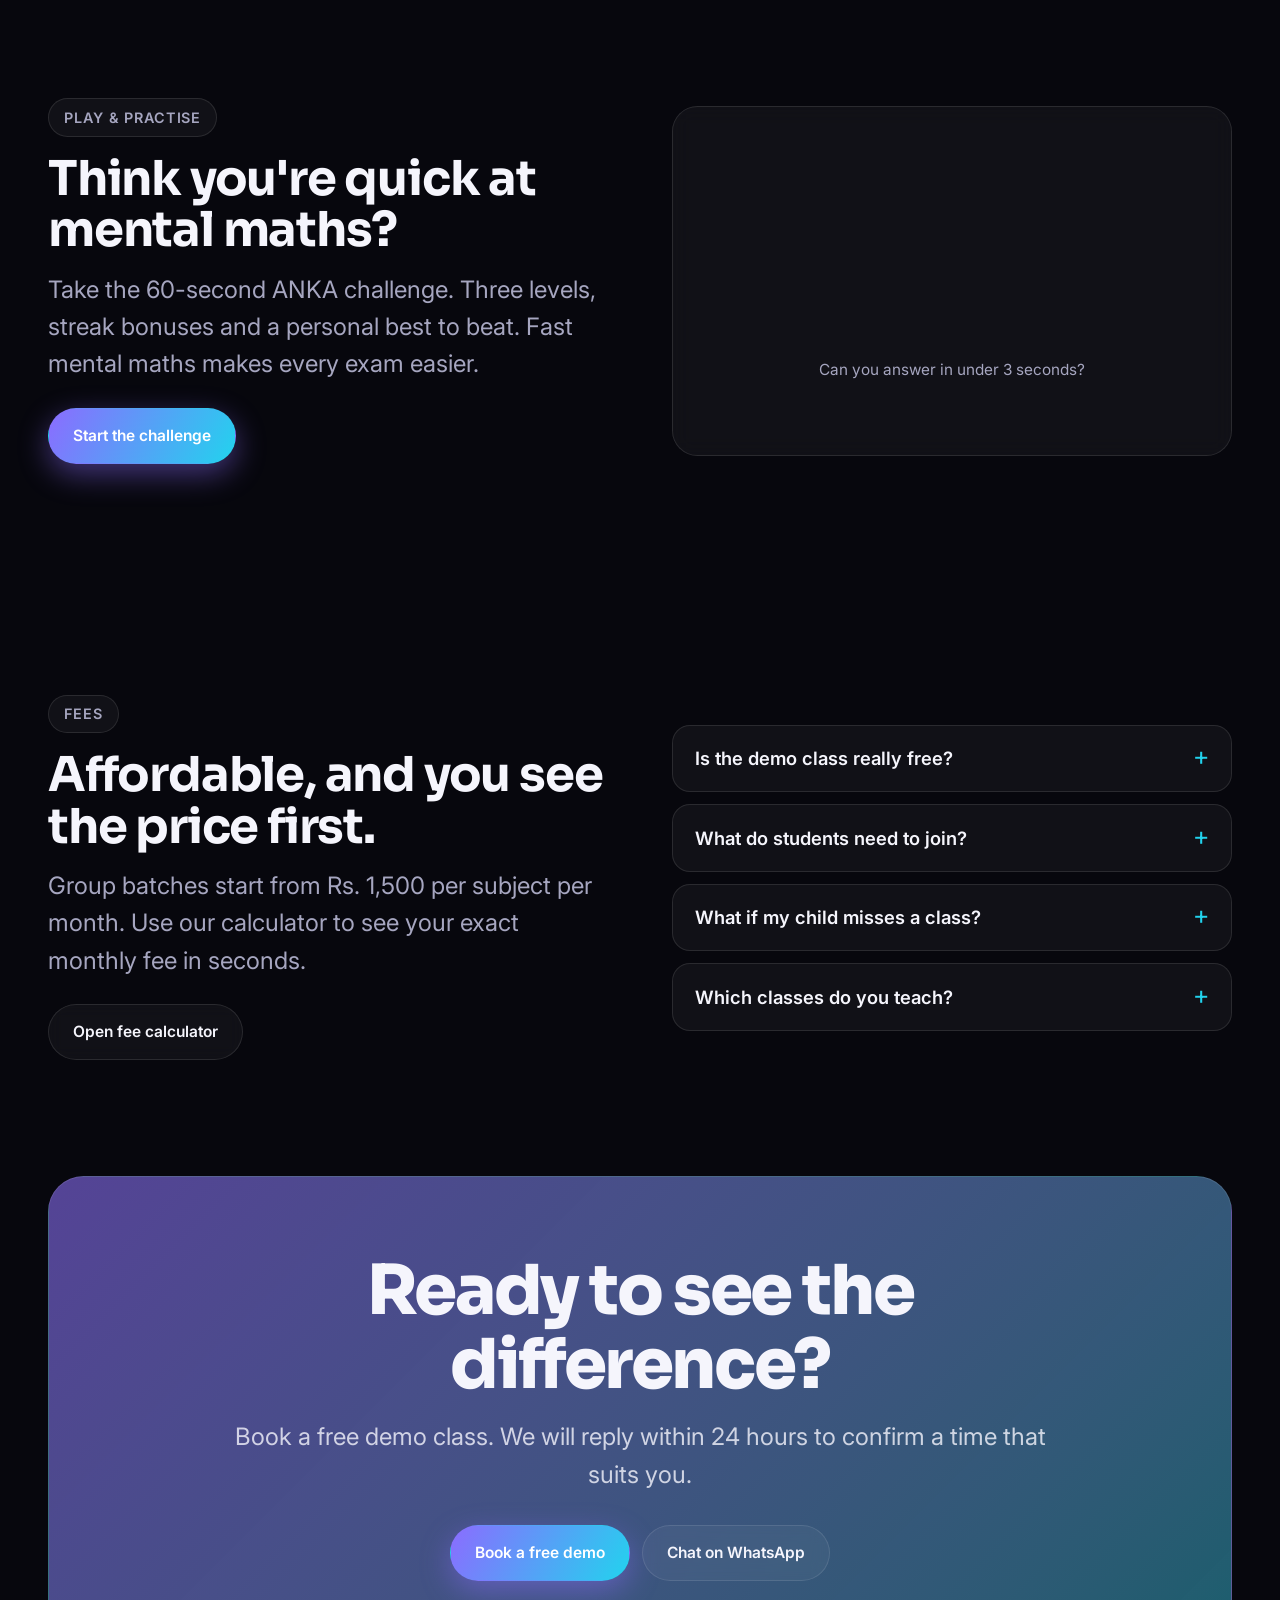
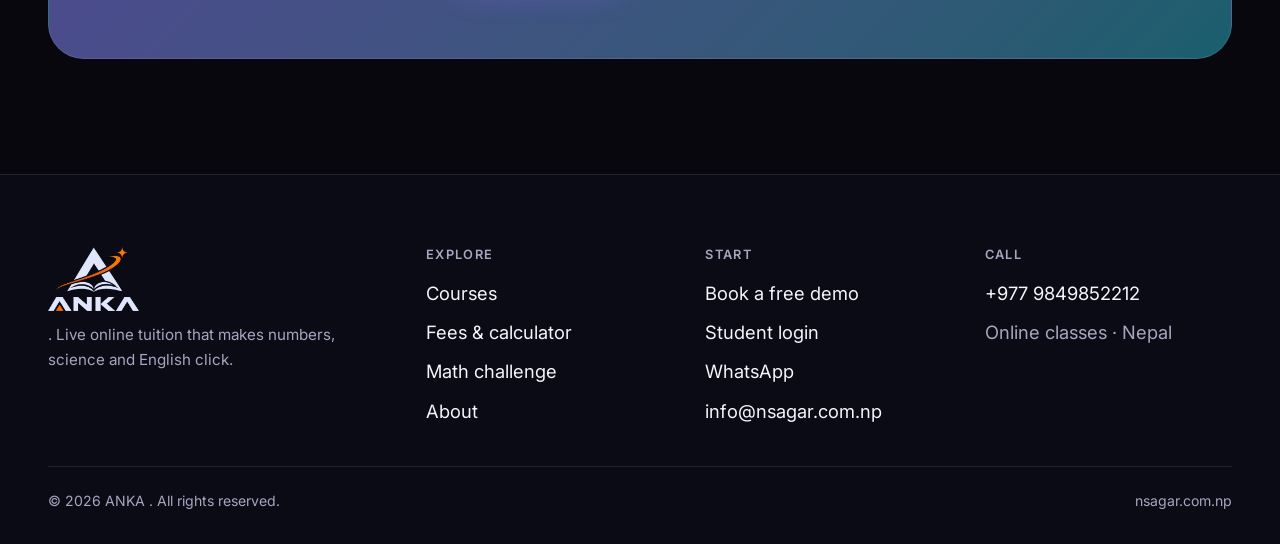
==== commit 18bafd08: "Add versioning to CSS and JS file links Updated stylesheet and script links to include versioning fo" ====
--- a/index.html
+++ b/index.html
@@ -12,7 +12,7 @@
 <link rel="preconnect" href="https://fonts.googleapis.com"><link rel="preconnect" href="https://fonts.gstatic.com" crossorigin>
 <link href="https://fonts.googleapis.com/css2?family=Sora:wght@400;600;700;800&family=Inter:wght@400;500;600&family=Noto+Sans+Devanagari:wght@600&display=swap" rel="stylesheet">
 <script>try{var t=localStorage.getItem('anka-theme');if(t)document.documentElement.setAttribute('data-theme',t)}catch(e){}document.documentElement.classList.add('js')</script>
-<link rel="stylesheet" href="css/style.css">
+<link rel="stylesheet" href="css/style.css?v=20261106g">
 <script type="application/ld+json">{"@context":"https://schema.org","@type":"EducationalOrganization","name":"ANKA ","logo":"https://nsagar.com.np/img/logo.png","url":"https://nsagar.com.np/","description":"Live online tuition for school and +2 students in Nepal.","areaServed":"NP"}</script>
 <link rel="preconnect" href="https://fonts.googleapis.com">
 <link rel="preconnect" href="https://fonts.gstatic.com" crossorigin>
@@ -147,10 +147,10 @@
 <div class="foot-bottom"><span>© <span data-year>2026</span> ANKA . All rights reserved.</span><span>nsagar.com.np</span></div>
 </div></footer>
 <a class="wa-float" data-wa href="https://wa.me/9779800000000" aria-label="Chat on WhatsApp"><svg viewBox="0 0 24 24" aria-hidden="true"><path d="M4 3h16a2 2 0 0 1 2 2v11a2 2 0 0 1-2 2H9.5L5 22v-4H4a2 2 0 0 1-2-2V5a2 2 0 0 1 2-2zm3 5v1.500h10V8zm0 4v1.500h7V12z"/></svg></a>
-<script src="js/config.js"></script>
+<script src="js/config.js?v=20261106g"></script>
 <script src="js/three.min.js" defer></script>
-<script src="js/scene.js" defer></script>
-<script src="js/main.js"></script>
-<script src="js/auth.js"></script>
+<script src="js/scene.js?v=20261106g" defer></script>
+<script src="js/main.js?v=20261106g"></script>
+<script src="js/auth.js?v=20261106g"></script>
 </body>
 </html>
--- a/css/style.css
+++ b/css/style.css
@@ -26,7 +26,7 @@
 }
 *,*::before,*::after{box-sizing:border-box;margin:0;padding:0}
 html{scroll-behavior:smooth;-webkit-text-size-adjust:100%;overflow-x:hidden;max-width:100%}
-body{max-width:100%;font-family:Inter,system-ui,-apple-system,"Segoe UI",sans-serif;font-size:var(--step-0);line-height:1.65;color:var(--ink);background:var(--bg);overflow-x:hidden;-webkit-font-smoothing:antialiased;animation:pageIn .6s both}
+body{max-width:100%;font-family:Inter,system-ui,-apple-system,"Segoe UI",sans-serif;font-size:var(--step-0);line-height:1.65;color:var(--ink);background:var(--bg);overflow-x:hidden;-webkit-font-smoothing:antialiased;animation:pageIn .6s backwards}
 body.leaving{opacity:0;transition:opacity .22s}
 @keyframes pageIn{from{opacity:0;transform:translateY(10px)}to{opacity:1;transform:none}}
 img,svg,canvas{display:block;max-width:100%}
